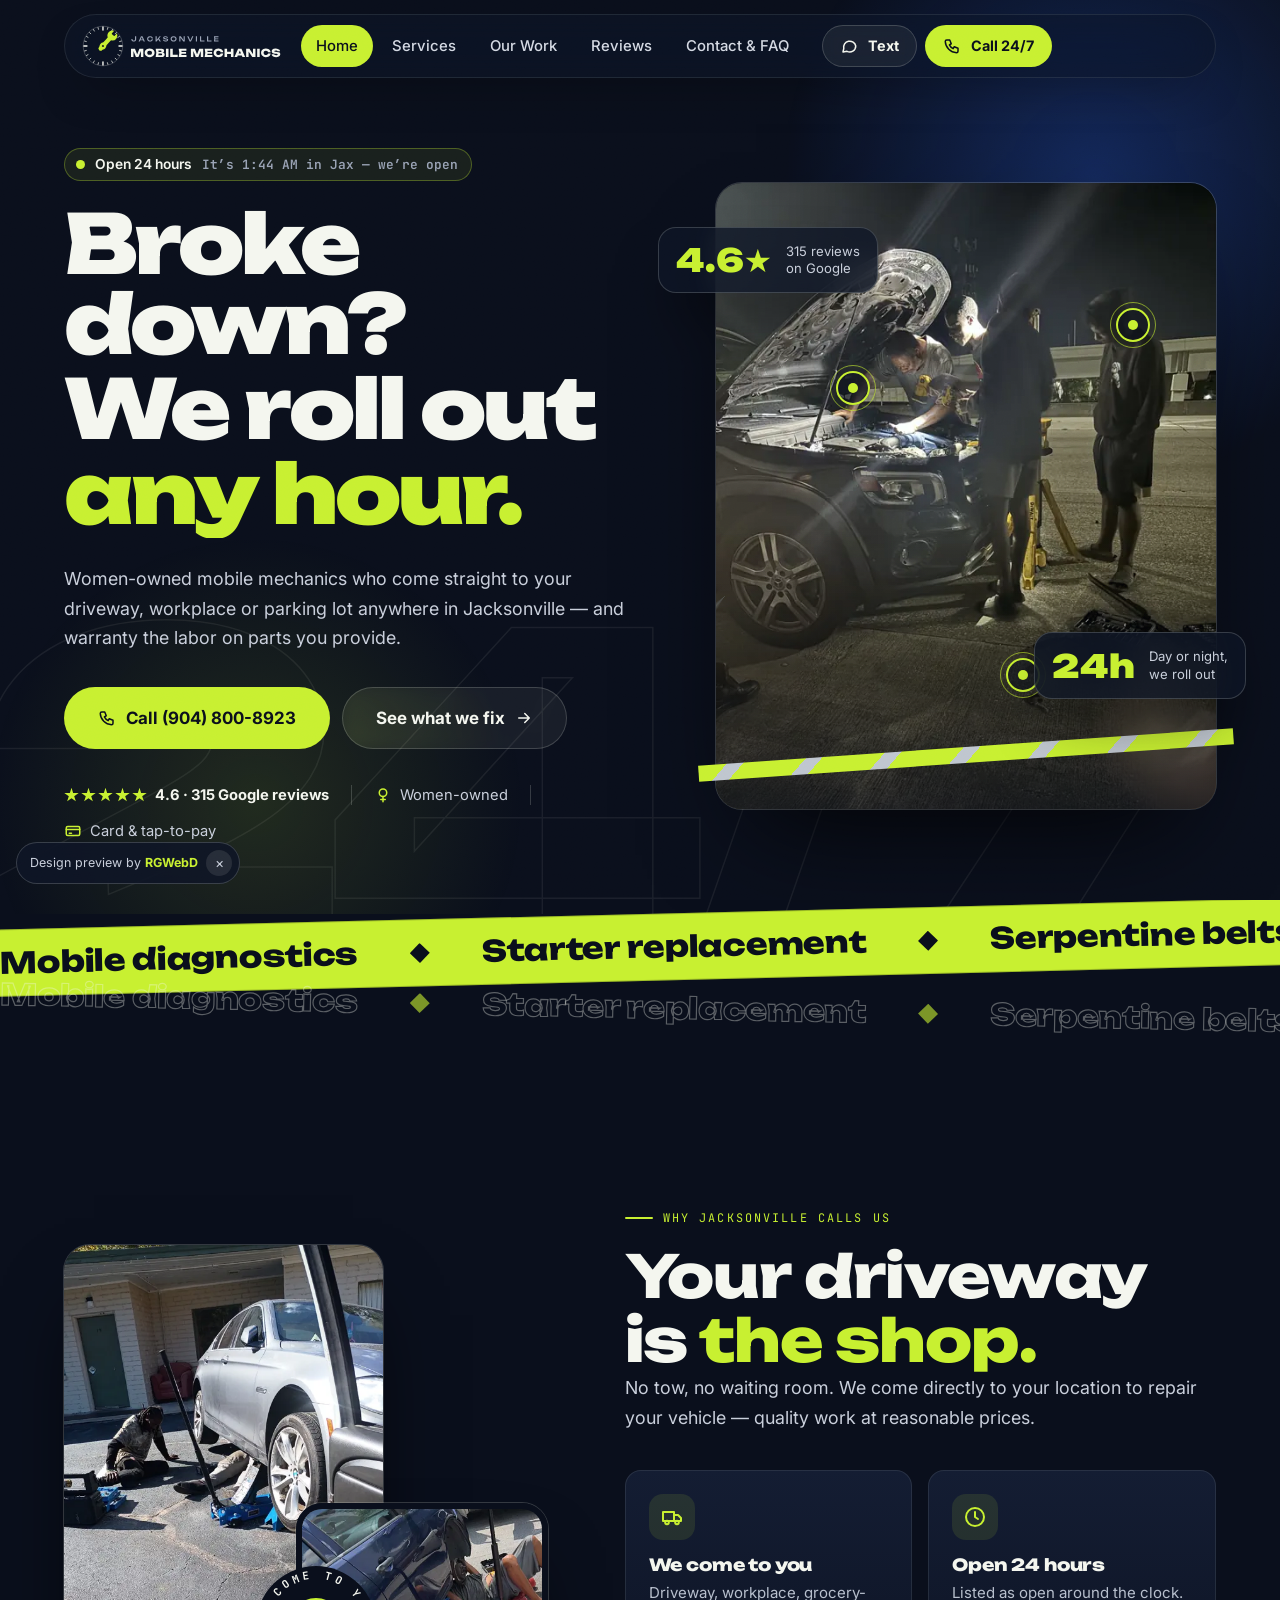
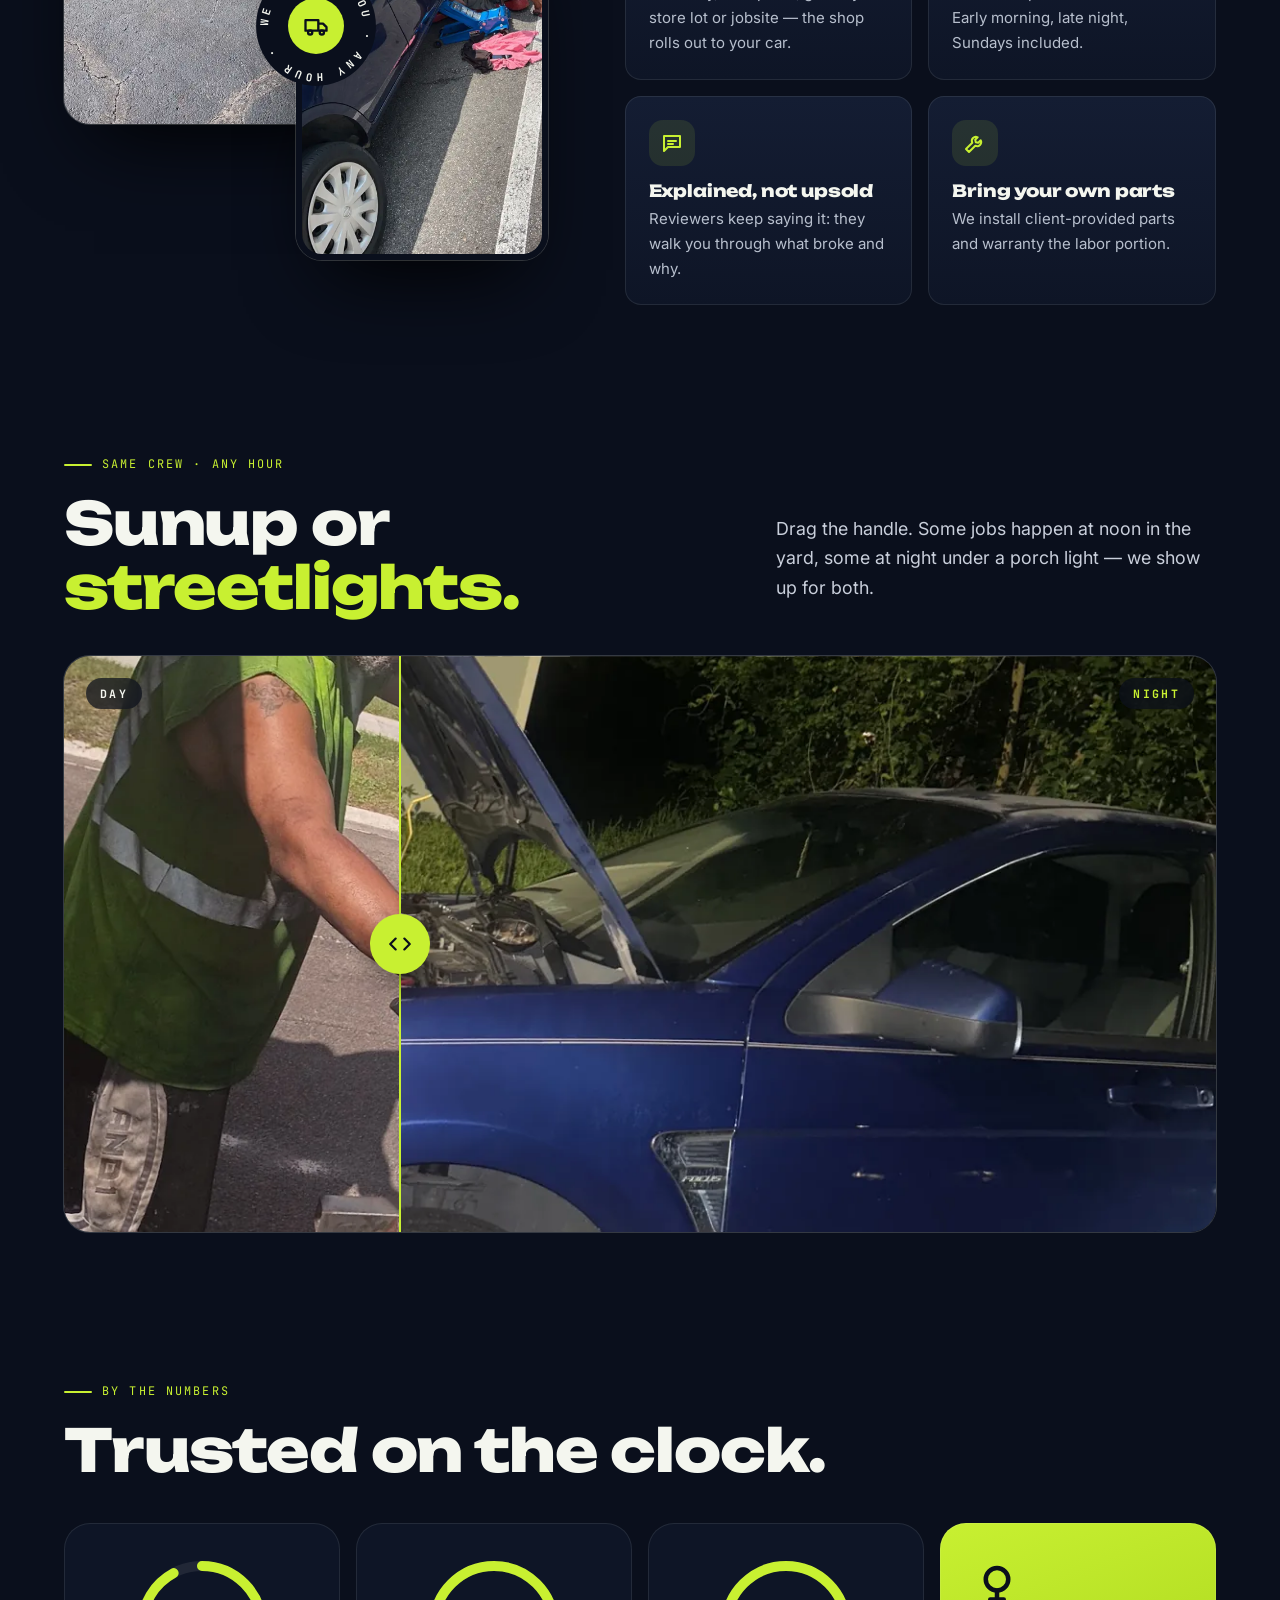
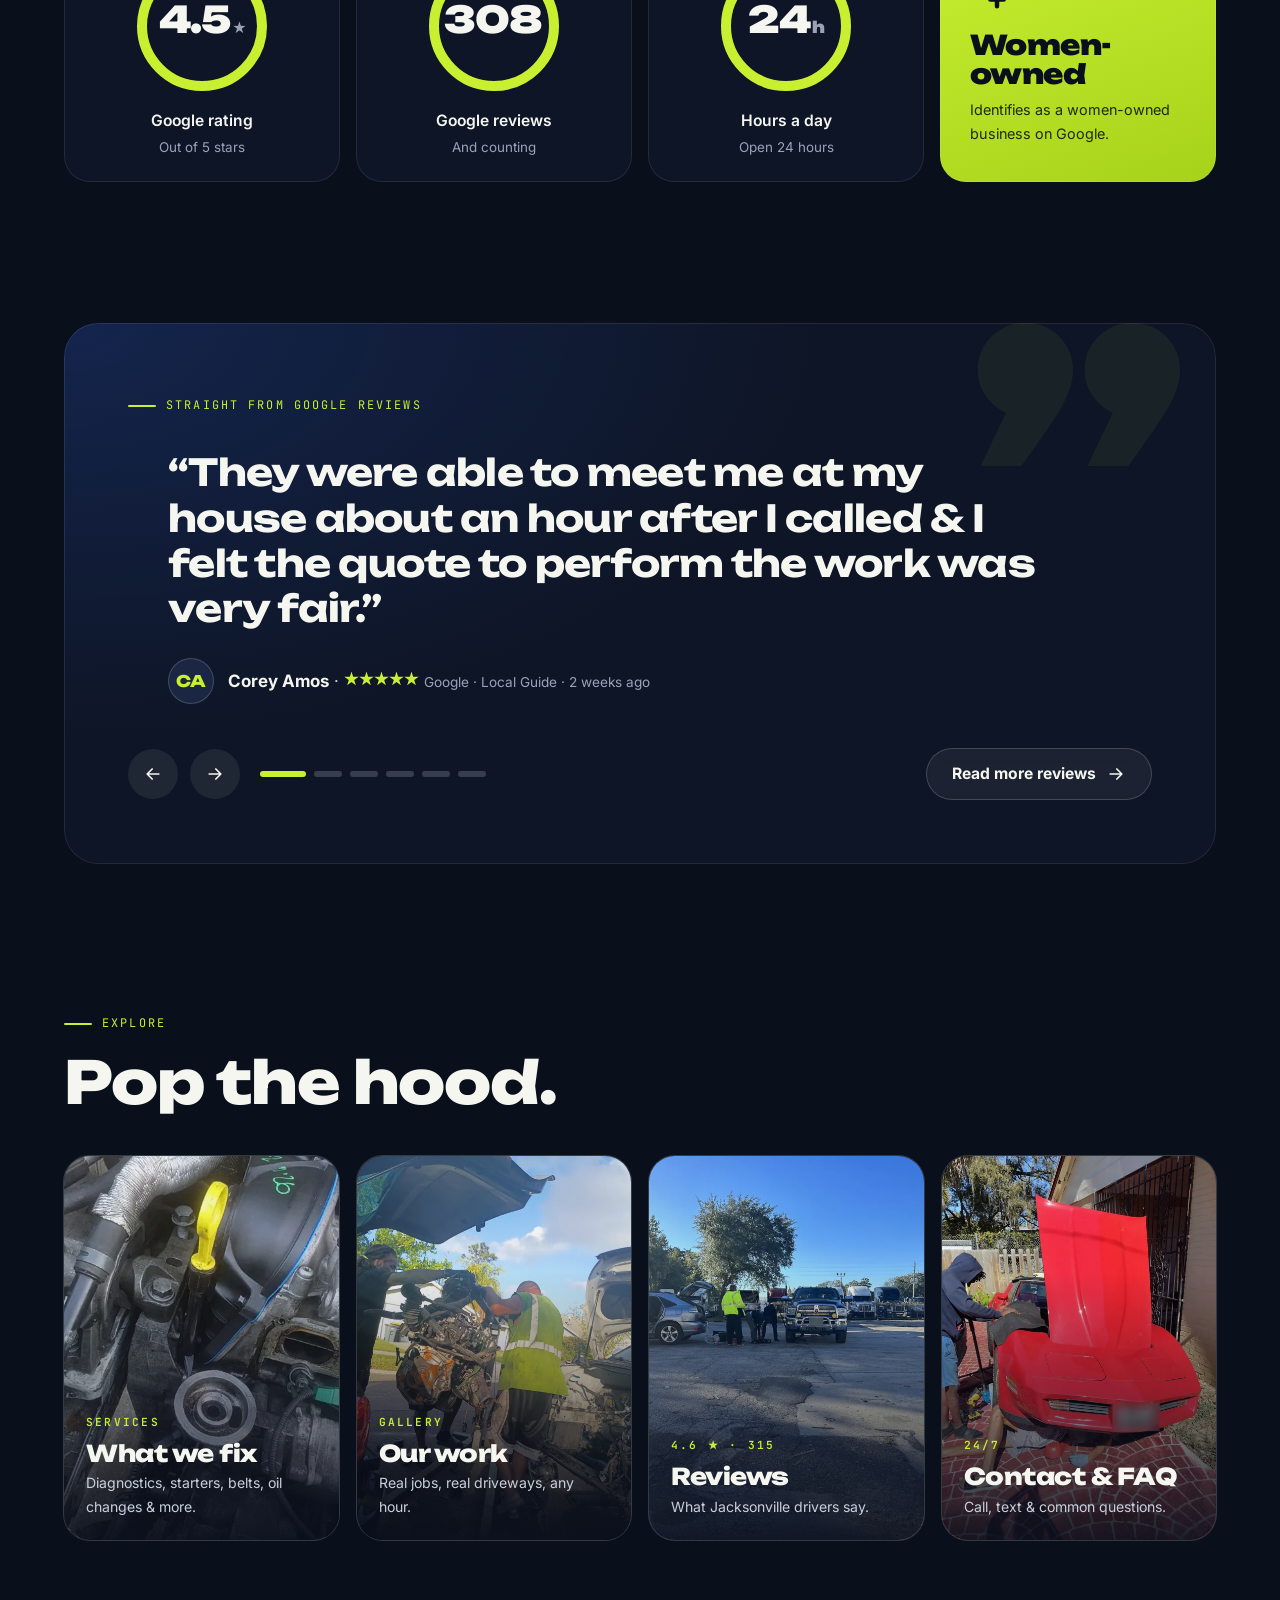
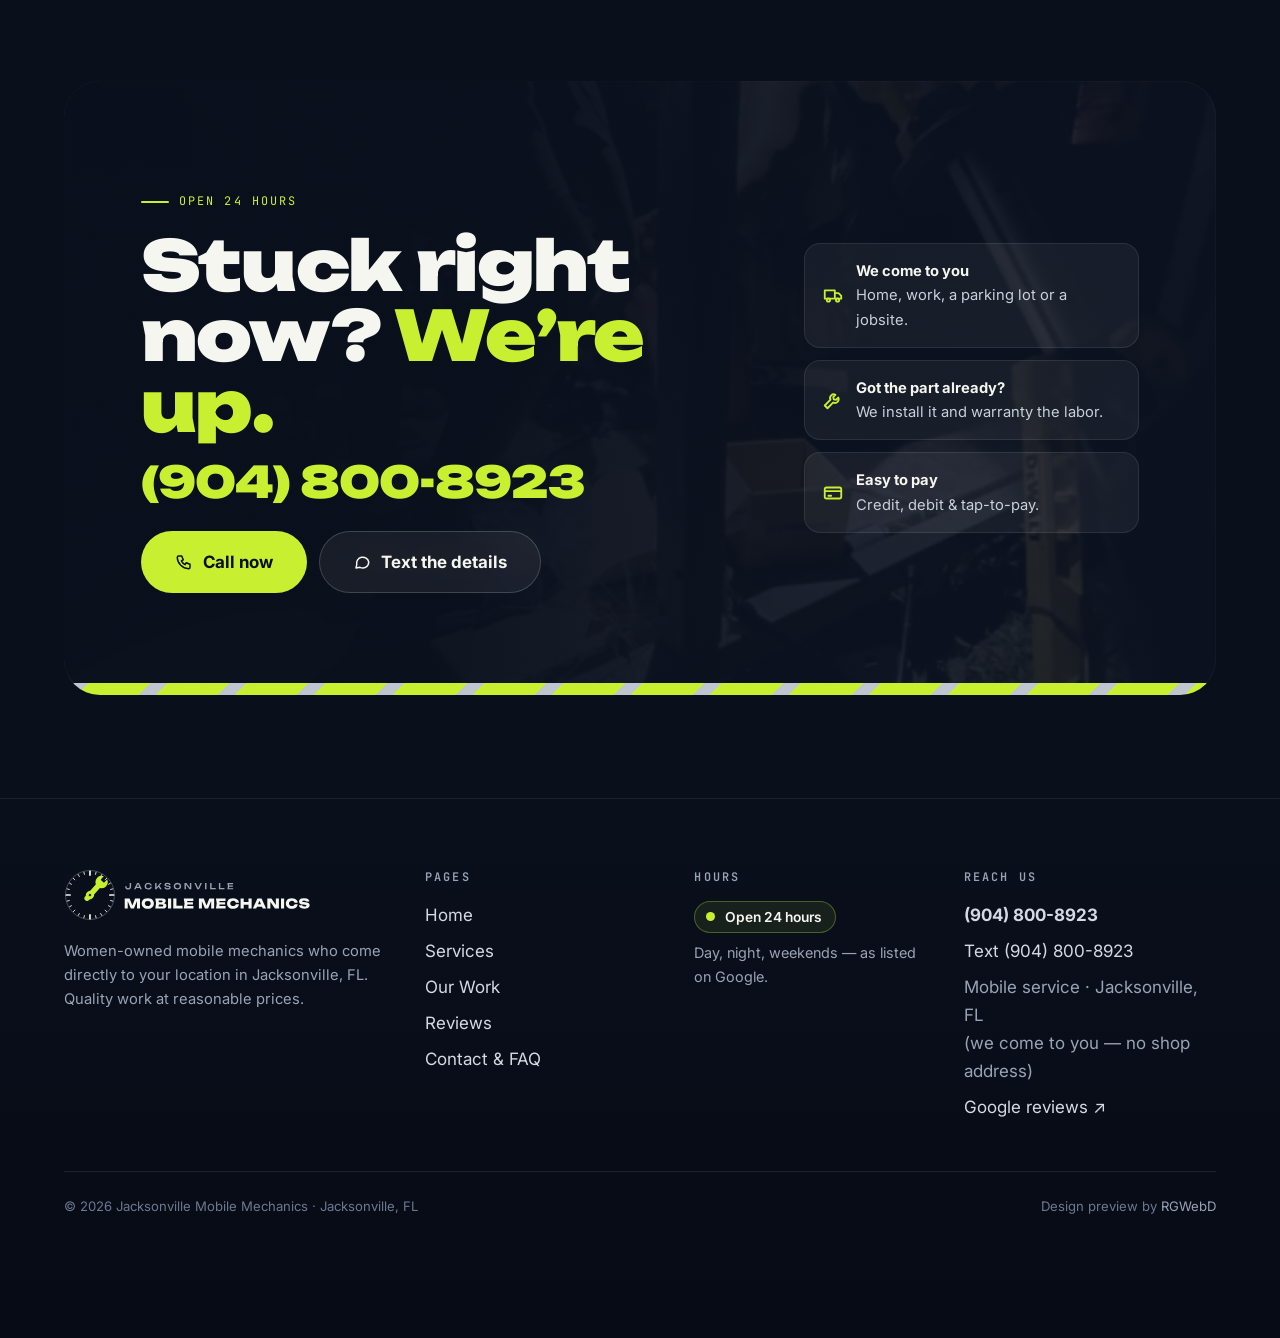
==== index.html @ 198c76f0 "Full site build: 5 pages + 404, schema, llms.txt" ====
<!doctype html><html lang="en"><head><meta charset="utf-8">
<meta name="viewport" content="width=device-width,initial-scale=1,viewport-fit=cover">
<title>Jacksonville Mobile Mechanics | 24-Hour Mobile Mechanic in Jacksonville, FL</title><meta name="description" content="Women-owned mobile mechanics who come to you anywhere in Jacksonville, FL. Open 24 hours. Rated 4.6★ from 315 Google reviews. Call (904) 800-8923.">
<link rel="canonical" href="https://rgwebd.github.io/jacksonvillemobilemechanics-demo/"><meta name="theme-color" content="#0A0F1C">
<meta property="og:type" content="website"><meta property="og:site_name" content="Jacksonville Mobile Mechanics"><meta property="og:title" content="Jacksonville Mobile Mechanics | 24-Hour Mobile Mechanic in Jacksonville, FL"><meta property="og:description" content="Women-owned mobile mechanics who come to you anywhere in Jacksonville, FL. Open 24 hours. Rated 4.6★ from 315 Google reviews. Call (904) 800-8923."><meta property="og:url" content="https://rgwebd.github.io/jacksonvillemobilemechanics-demo/"><meta property="og:image" content="https://rgwebd.github.io/jacksonvillemobilemechanics-demo/img/og.jpg"><meta property="og:image:width" content="1200"><meta property="og:image:height" content="630">
<meta name="twitter:card" content="summary_large_image"><meta name="twitter:title" content="Jacksonville Mobile Mechanics | 24-Hour Mobile Mechanic in Jacksonville, FL"><meta name="twitter:description" content="Women-owned mobile mechanics who come to you anywhere in Jacksonville, FL. Open 24 hours. Rated 4.6★ from 315 Google reviews. Call (904) 800-8923."><meta name="twitter:image" content="https://rgwebd.github.io/jacksonvillemobilemechanics-demo/img/og.jpg">
<link rel="icon" href="favicon.svg" type="image/svg+xml"><link rel="icon" href="favicon.ico" sizes="any"><link rel="apple-touch-icon" href="apple-touch-icon.png">
<link rel="preconnect" href="https://fonts.googleapis.com"><link rel="preconnect" href="https://fonts.gstatic.com" crossorigin>
<link href="https://fonts.googleapis.com/css2?family=Inter:wght@400;500;600;700&family=JetBrains+Mono:wght@500;600;700&family=Unbounded:wght@500;700;800;900&display=swap" rel="stylesheet">
<link rel="stylesheet" href="styles.css?v=1"><script type="application/ld+json">{"@context": "https://schema.org", "@type": "AutoRepair", "@id": "https://rgwebd.github.io/jacksonvillemobilemechanics-demo/#business", "name": "Jacksonville Mobile Mechanics", "alternateName": ["JACKSONVILLE MOBILE MECHANICS LC", "Jacksonville Mobile Mechanics LLC"], "description": "Women-owned mobile mechanics in Jacksonville, FL who come directly to your location. Open 24 hours. Labor warranty on installation of client-provided auto parts.", "url": "https://rgwebd.github.io/jacksonvillemobilemechanics-demo/", "telephone": "+19048008923", "image": "https://rgwebd.github.io/jacksonvillemobilemechanics-demo/img/og.jpg", "logo": "https://rgwebd.github.io/jacksonvillemobilemechanics-demo/brand/logo-stacked-dark.svg", "address": {"@type": "PostalAddress", "addressLocality": "Jacksonville", "addressRegion": "FL", "addressCountry": "US"}, "areaServed": {"@type": "City", "name": "Jacksonville, Florida"}, "openingHoursSpecification": [{"@type": "OpeningHoursSpecification", "dayOfWeek": ["Monday", "Tuesday", "Wednesday", "Thursday", "Friday", "Saturday", "Sunday"], "opens": "00:00", "closes": "23:59"}], "paymentAccepted": "Credit card, Debit card, NFC mobile payments", "hasMap": "https://www.google.com/maps/place/JACKSONVILLE+MOBILE+MECHANICS+LC/data=!4m2!3m1!1s0x0:0x423d5202d75ca5d5", "sameAs": ["https://www.google.com/maps/place/JACKSONVILLE+MOBILE+MECHANICS+LC/data=!4m2!3m1!1s0x0:0x423d5202d75ca5d5"], "aggregateRating": {"@type": "AggregateRating", "ratingValue": "4.6", "reviewCount": "315", "bestRating": "5"}, "makesOffer": [{"@type": "Offer", "itemOffered": {"@type": "Service", "name": "Oil change"}}, {"@type": "Offer", "itemOffered": {"@type": "Service", "name": "Mobile mechanic repairs at your location"}}], "review": [{"@type": "Review", "author": {"@type": "Person", "name": "Corey Amos"}, "reviewRating": {"@type": "Rating", "ratingValue": "5", "bestRating": "5"}, "reviewBody": "Would 100% recommend to anybody who needs mechanic work in the Duval area. I called for help doing quite a bit of work on my 2000 Lincoln towncar when I was attempting a rather large project myself & ran into an issue. They were able to meet me at my house about an hour after I called & I felt the quote to perform the work was very fair. He sent me several pictures throughout the process. After performing the work he stayed & let me drive the car around a bit to ensure I was satisfied with the results & there were no issues left unattended. I will definitely be calling for future work. It's hard to find trustworthy people & there are a ton of “mechanics” out there who do not care about the quality of the craft, or have little mechanical knowledge. That is not the case here, don't hesitate to call!"}, {"@type": "Review", "author": {"@type": "Person", "name": "Tiffany R"}, "reviewRating": {"@type": "Rating", "ratingValue": "5", "bestRating": "5"}, "reviewBody": "I can't recommend Jacksonville Mobile Mechanics LLC enough! They helped me remove my drive shaft, and the entire experience exceeded my expectations from start to finish. Jaime and the crew were incredibly helpful, friendly, respectful, honest, efficient, and very affordable. They took the time to explain everything thoroughly, making sure I understood exactly what they were doing and why. I really appreciated how informative they were—they even pointed out other components that would likely need attention in the future and gave me honest, practical advice without trying to upsell me. Their pricing was more than fair, especially considering the quality of service and the amount of time they spent answering my questions and making sure I understood everything. It's rare to find mechanics who are this skilled, transparent, and affordable. It's hard to find a mechanic you can truly trust, but Jacksonville Mobile Mechanics LLC has definitely earned my confidence. Professional, reliable, knowledgeable, and genuinely committed to helping their customers. Jaime and the crew made what could have been a stressful repair a smooth and positive experience. They will absolutely be my designated mechanics from now on. If you're looking for honest, dependable, and very affordable mobile mechanics who truly go above and beyond, I highly recommend Jacksonville Mobile Mechanics LLC!"}, {"@type": "Review", "author": {"@type": "Person", "name": "James Mullis"}, "reviewRating": {"@type": "Rating", "ratingValue": "5", "bestRating": "5"}, "reviewBody": "Man let me tell you this company not only rushed to get to me at a grocery store parking lot because it died there, but they fixed it right there in the parking lot and got me back on the road! Super nice, very fast, and efficient. They even offered to pick up the part for me! I can’t say enough good things about this company, but I will tell you that if you are in a pinch and need a top notch mechanic, you won’t find better than these guys!"}, {"@type": "Review", "author": {"@type": "Person", "name": "Hotdogs fly"}, "reviewRating": {"@type": "Rating", "ratingValue": "5", "bestRating": "5"}, "reviewBody": "I had a loose fuel rail in the engine bay that was very difficult to access. I called them, and they arrived in 35 minutes, took a look, and got to work. When they were done , they made sure everything was connected properly. Overall, I am very pleased with the results, and I would call them again in a heartbeat."}, {"@type": "Review", "author": {"@type": "Person", "name": "dj morgan"}, "reviewRating": {"@type": "Rating", "ratingValue": "5", "bestRating": "5"}, "reviewBody": "Struggled with problems on my truck for a 2 days and 1 night, couldn't figure out what was wrong. I had one mechanic come and he couldn't figure out what was wrong, but these guys came and it took them 30 seconds to diagnose and fix my issue 10/10 they will be getting called again if I run into more issues."}, {"@type": "Review", "author": {"@type": "Person", "name": "Monica Campbell"}, "reviewRating": {"@type": "Rating", "ratingValue": "5", "bestRating": "5"}, "reviewBody": "I discovered early this morning that my undercarriage splash guard was detached and had damage. I found Jacksonville Mobile Mechanics on Google and called them about it. I spoke with Shaun and Jamie over the phone and was assured they could fix my issue. I AM SO GRATEFUL! Their staff was very friendly and educated me on what happened, how it affected my vehicle, and what was done to repair it. Today’s Sunday. They had me in and out in 20 minutes. I found my mechanic. ❤️"}, {"@type": "Review", "author": {"@type": "Person", "name": "Pile Up"}, "reviewRating": {"@type": "Rating", "ratingValue": "5", "bestRating": "5"}, "reviewBody": "Today was my first time using this service and I am very pleased with the work performed on my car. They arrived on time and worked efficiently. They helped me get the right part for my car and useful tips to help in the future. He went above and beyond for me. I’m new to Jacksonville so their assistance meant a lot to me. Again I thank you"}, {"@type": "Review", "author": {"@type": "Person", "name": "Staci Hedge"}, "reviewRating": {"@type": "Rating", "ratingValue": "5", "bestRating": "5"}, "reviewBody": "We had two of our technicians broken down on a jobsite, called Jacksonville Mobile Mechanics, and they responded promptly, and pricing was very fair. Will definitely use them in the future! Thank you so much for great service!! - Geno"}, {"@type": "Review", "author": {"@type": "Person", "name": "Jamyrah Fleureus"}, "reviewRating": {"@type": "Rating", "ratingValue": "5", "bestRating": "5"}, "reviewBody": "Best mechanics i’ve ever had, a lot of communication and very eager To get the job done right and on time. Highly recommend and plan to continue to use them for anything car related. Awesome service!"}, {"@type": "Review", "author": {"@type": "Person", "name": "Keke Powell"}, "reviewRating": {"@type": "Rating", "ratingValue": "5", "bestRating": "5"}, "reviewBody": "Great Service! Fast and reliable. They showed quick and did great quality work. Also educated me on my car. Will be using again!"}, {"@type": "Review", "author": {"@type": "Person", "name": "Betty Turner"}, "reviewRating": {"@type": "Rating", "ratingValue": "5", "bestRating": "5"}, "reviewBody": "This couple is dependable, fast and very reasonable! You can depend on them to do what they promise and more! Very pleasant people."}]}</script><script type="application/ld+json">{"@context": "https://schema.org", "@type": "BreadcrumbList", "itemListElement": [{"@type": "ListItem", "position": 1, "name": "Home", "item": "https://rgwebd.github.io/jacksonvillemobilemechanics-demo/"}]}</script></head><body><div class="loader" aria-hidden="true"><div class="dial"><svg viewBox="0 0 100 100"><line class="tk" x1="50.00" y1="12.00" x2="50.00" y2="4.00" stroke-width="3" stroke-linecap="round"/><line class="tk" x1="59.84" y1="13.29" x2="61.91" y2="5.57" stroke-width="1.8" stroke-linecap="round"/><line class="tk" x1="69.00" y1="17.09" x2="73.00" y2="10.16" stroke-width="1.8" stroke-linecap="round"/><line class="tk" x1="76.87" y1="23.13" x2="82.53" y2="17.47" stroke-width="1.8" stroke-linecap="round"/><line class="tk" x1="82.91" y1="31.00" x2="89.84" y2="27.00" stroke-width="1.8" stroke-linecap="round"/><line class="tk" x1="86.71" y1="40.16" x2="94.43" y2="38.09" stroke-width="1.8" stroke-linecap="round"/><line class="tk" x1="88.00" y1="50.00" x2="96.00" y2="50.00" stroke-width="3" stroke-linecap="round"/><line class="tk" x1="86.71" y1="59.84" x2="94.43" y2="61.91" stroke-width="1.8" stroke-linecap="round"/><line class="tk" x1="82.91" y1="69.00" x2="89.84" y2="73.00" stroke-width="1.8" stroke-linecap="round"/><line class="tk" x1="76.87" y1="76.87" x2="82.53" y2="82.53" stroke-width="1.8" stroke-linecap="round"/><line class="tk" x1="69.00" y1="82.91" x2="73.00" y2="89.84" stroke-width="1.8" stroke-linecap="round"/><line class="tk" x1="59.84" y1="86.71" x2="61.91" y2="94.43" stroke-width="1.8" stroke-linecap="round"/><line class="tk" x1="50.00" y1="88.00" x2="50.00" y2="96.00" stroke-width="3" stroke-linecap="round"/><line class="tk" x1="40.16" y1="86.71" x2="38.09" y2="94.43" stroke-width="1.8" stroke-linecap="round"/><line class="tk" x1="31.00" y1="82.91" x2="27.00" y2="89.84" stroke-width="1.8" stroke-linecap="round"/><line class="tk" x1="23.13" y1="76.87" x2="17.47" y2="82.53" stroke-width="1.8" stroke-linecap="round"/><line class="tk" x1="17.09" y1="69.00" x2="10.16" y2="73.00" stroke-width="1.8" stroke-linecap="round"/><line class="tk" x1="13.29" y1="59.84" x2="5.57" y2="61.91" stroke-width="1.8" stroke-linecap="round"/><line class="tk" x1="12.00" y1="50.00" x2="4.00" y2="50.00" stroke-width="3" stroke-linecap="round"/><line class="tk" x1="13.29" y1="40.16" x2="5.57" y2="38.09" stroke-width="1.8" stroke-linecap="round"/><line class="tk" x1="17.09" y1="31.00" x2="10.16" y2="27.00" stroke-width="1.8" stroke-linecap="round"/><line class="tk" x1="23.13" y1="23.13" x2="17.47" y2="17.47" stroke-width="1.8" stroke-linecap="round"/><line class="tk" x1="31.00" y1="17.09" x2="27.00" y2="10.16" stroke-width="1.8" stroke-linecap="round"/><line class="tk" x1="40.16" y1="13.29" x2="38.09" y2="5.57" stroke-width="1.8" stroke-linecap="round"/><g class="hand"><mask id="lm"><rect x="0" y="0" width="100" height="100" fill="#fff"/><rect x="47.7" y="10" width="4.6" height="8" rx="1" fill="#000"/></mask><g mask="url(#lm)" fill="#C8F031"><circle cx="50" cy="20" r="6.5"/><rect x="47.3" y="22" width="5.4" height="28" rx="2.7"/></g><circle cx="50" cy="50" r="4.5" fill="#C8F031"/></g></svg><div class="lt"><span data-hr>00:00</span><small>ANY HOUR · JACKSONVILLE</small></div></div></div><a class="skip" href="#main">Skip to content</a><div class="progress" aria-hidden="true"></div><div class="grain" aria-hidden="true"></div>
<header class="nav"><div class="wrap bar"><a class="brand" href="index.html" aria-label="Jacksonville Mobile Mechanics home"><img src="brand/logo-horizontal-dark.svg" alt="Jacksonville Mobile Mechanics" width="372" height="92"></a>
<nav aria-label="Main"><ul><li><a href="index.html" aria-current=page>Home</a></li><li><a href="services.html">Services</a></li><li><a href="work.html">Our Work</a></li><li><a href="reviews.html">Reviews</a></li><li><a href="contact.html">Contact & FAQ</a></li></ul></nav>
<div class="acts"><a class="btn ghost sm" href="sms:+19048008923"><svg class="" viewBox="0 0 24 24" fill="none" stroke="currentColor" stroke-width="2" stroke-linecap="round" stroke-linejoin="round" aria-hidden="true"><path d="M21 12a8 8 0 0 1-11.6 7.1L4 20l1-4.6A8 8 0 1 1 21 12z"/></svg>Text</a><a class="btn sm mag" href="tel:+19048008923"><svg class="" viewBox="0 0 24 24" fill="none" stroke="currentColor" stroke-width="2" stroke-linecap="round" stroke-linejoin="round" aria-hidden="true"><path d="M5 4h4l2 5-2.5 1.5a11 11 0 0 0 5 5L15 13l5 2v4a2 2 0 0 1-2 2A16 16 0 0 1 3 6a2 2 0 0 1 2-2"/></svg>Call 24/7</a></div>
<button class="menu-btn" aria-label="Open menu" aria-expanded="false" aria-controls="mmenu"><span></span><span></span><span></span></button></div></header>
<div class="mmenu" id="mmenu" aria-hidden="true"><nav aria-label="Mobile"><a class="l" href="index.html" aria-current=page>Home</a><a class="l" href="services.html">Services</a><a class="l" href="work.html">Our Work</a><a class="l" href="reviews.html">Reviews</a><a class="l" href="contact.html">Contact & FAQ</a></nav>
<div class="mm-acts"><a class="btn" href="tel:+19048008923"><svg class="" viewBox="0 0 24 24" fill="none" stroke="currentColor" stroke-width="2" stroke-linecap="round" stroke-linejoin="round" aria-hidden="true"><path d="M5 4h4l2 5-2.5 1.5a11 11 0 0 0 5 5L15 13l5 2v4a2 2 0 0 1-2 2A16 16 0 0 1 3 6a2 2 0 0 1 2-2"/></svg>(904) 800-8923</a><a class="btn ghost" href="sms:+19048008923"><svg class="" viewBox="0 0 24 24" fill="none" stroke="currentColor" stroke-width="2" stroke-linecap="round" stroke-linejoin="round" aria-hidden="true"><path d="M21 12a8 8 0 0 1-11.6 7.1L4 20l1-4.6A8 8 0 1 1 21 12z"/></svg>Text us</a></div>
<p class="mm-meta"><span class="live"><span class="dot"></span>Open 24 hours</span><br><br>Mobile service across Jacksonville, FL — we come to you.</p></div><main id="main">
<section class="hero"><div class="bigtype" aria-hidden="true" data-px=".18">24/7</div><div class="wrap hero-grid">
<div><span class="live rv"><span class="dot"></span>Open 24 hours <span class="clock" data-clock></span></span>
<h1 class="split"><span class="ln"><span>Broke down?</span></span><span class="ln"><span>We roll out</span></span><span class="ln"><span><em>any hour.</em></span></span></h1>
<p class="lede rv d1">Women-owned mobile mechanics who come straight to your driveway, workplace or parking lot anywhere in Jacksonville — and warranty the labor on parts you provide.</p>
<div class="ctas rv d2"><a class="btn lg mag" href="tel:+19048008923"><svg class="" viewBox="0 0 24 24" fill="none" stroke="currentColor" stroke-width="2" stroke-linecap="round" stroke-linejoin="round" aria-hidden="true"><path d="M5 4h4l2 5-2.5 1.5a11 11 0 0 0 5 5L15 13l5 2v4a2 2 0 0 1-2 2A16 16 0 0 1 3 6a2 2 0 0 1 2-2"/></svg>Call (904) 800-8923</a><a class="btn lg ghost" href="services.html">See what we fix <svg class="" viewBox="0 0 24 24" fill="none" stroke="currentColor" stroke-width="2" stroke-linecap="round" stroke-linejoin="round" aria-hidden="true"><path d="M5 12h14M13 6l6 6-6 6"/></svg></a></div>
<div class="trust rv d3"><a class="stars" href="reviews.html" style="text-decoration:none"><span aria-hidden="true" style="display:inline-flex;gap:2px"><i></i><i></i><i></i><i></i><i></i></span>4.6 · 315 Google reviews</a><span class="sep"></span><span class="pill-wo"><svg class="" viewBox="0 0 24 24" fill="none" stroke="currentColor" stroke-width="2" stroke-linecap="round" stroke-linejoin="round" aria-hidden="true"><circle cx="12" cy="9" r="5"/><path d="M12 14v7M9 18h6"/></svg>Women-owned</span><span class="sep"></span><span class="pill-wo"><svg class="" viewBox="0 0 24 24" fill="none" stroke="currentColor" stroke-width="2" stroke-linecap="round" stroke-linejoin="round" aria-hidden="true"><rect x="3" y="6" width="18" height="12" rx="2"/><path d="M3 10h18M7 15h3"/></svg>Card &amp; tap-to-pay</span></div></div>
<div class="hero-photo rv d1"><div class="frame"><img src="img/g11.webp" srcset="img/g11-s.webp 570w, img/g11.webp 1200w" sizes="(max-width:860px) 100vw, 520px" width="1200" height="1600" alt="Mechanics working under the open hood of an SUV at night beside a Jacksonville highway" fetchpriority="high"><div class="beam"></div><div class="shade"></div></div>
<button class="hot" style="left:24%;top:30%" aria-expanded="false" aria-label="Under-hood diagnosis"><span class="tip" role="tooltip"><b>Under the hood</b>Diagnosing right where the car stopped.</span></button>
<button class="hot" style="left:58%;top:76%" aria-expanded="false" aria-label="Tools on site"><span class="tip" role="tooltip"><b>Shop on wheels</b>Jacks, stands and tools come to you.</span></button>
<button class="hot" style="left:80%;top:20%" aria-expanded="false" aria-label="Night call-out"><span class="tip" role="tooltip"><b>After dark</b>Open 24 hours — night calls welcome.</span></button>
<div class="float-card" aria-hidden="true"><span class="n">4.6★</span><span class="t">315 reviews<br>on Google</span></div>
<div class="float-card b" aria-hidden="true"><span class="n">24h</span><span class="t">Day or night,<br>we roll out</span></div>
<div class="tape" aria-hidden="true"></div></div></div></section>
<div class="marq-wrap"><div class="marq" aria-label="Services"><div class="track"><ul><li>Mobile diagnostics</li><li>Starter replacement</li><li>Serpentine belts</li><li>Oil changes</li><li>No-start help</li><li>Engine-bay repairs</li><li>Parking-lot fixes</li><li>Jobsite breakdowns</li><li>Your parts, our labor</li></ul><ul aria-hidden="true"><li>Mobile diagnostics</li><li>Starter replacement</li><li>Serpentine belts</li><li>Oil changes</li><li>No-start help</li><li>Engine-bay repairs</li><li>Parking-lot fixes</li><li>Jobsite breakdowns</li><li>Your parts, our labor</li></ul></div></div>
<div class="marq out" aria-hidden="true"><div class="track"><ul><li>Mobile diagnostics</li><li>Starter replacement</li><li>Serpentine belts</li><li>Oil changes</li><li>No-start help</li><li>Engine-bay repairs</li><li>Parking-lot fixes</li><li>Jobsite breakdowns</li><li>Your parts, our labor</li></ul><ul><li>Mobile diagnostics</li><li>Starter replacement</li><li>Serpentine belts</li><li>Oil changes</li><li>No-start help</li><li>Engine-bay repairs</li><li>Parking-lot fixes</li><li>Jobsite breakdowns</li><li>Your parts, our labor</li></ul></div></div></div>

<section class="sec" aria-labelledby="why-h"><div class="wrap why-grid">
<div class="collage rv"><div class="p1 phtilt" data-px="-.03"><img src="img/g06-s.webp" width="570" height="760" alt="Two mechanics working under a raised sedan in a parking lot" loading="lazy" decoding="async"></div><div class="p2"><img src="img/g15-s.webp" width="427" height="760" alt="Mechanic repairing a blue car in a parking space" loading="lazy" decoding="async"></div>
<div class="stamp" aria-hidden="true"><svg viewBox="0 0 120 120"><defs><path id="cp" d="M60,60 m-46,0 a46,46 0 1,1 92,0 a46,46 0 1,1 -92,0"/></defs><circle cx="60" cy="60" r="58" fill="#0A0F1C"/><text font-family="JetBrains Mono,monospace" font-size="10.5" font-weight="700" letter-spacing="3.2" fill="#F4F6EF"><textPath href="#cp">WE COME TO YOU · ANY HOUR · </textPath></text></svg><span class="core"><svg class="" viewBox="0 0 24 24" fill="none" stroke="currentColor" stroke-width="2" stroke-linecap="round" stroke-linejoin="round" aria-hidden="true"><path d="M3 7h11v9H3zM14 10h4l3 3v3h-7"/><circle cx="7" cy="17.5" r="1.8"/><circle cx="17" cy="17.5" r="1.8"/></svg></span></div></div>
<div><span class="eyebrow rv">Why Jacksonville calls us</span><h2 class="h2 split" id="why-h"><span class="ln"><span>Your driveway</span></span><span class="ln"><span>is <span class="lime">the shop.</span></span></span></h2>
<p class="lede rv d1">No tow, no waiting room. We come directly to your location to repair your vehicle — quality work at reasonable prices.</p>
<div class="cards4"><div class="fcard rv d0"><div class="ic"><svg class="" viewBox="0 0 24 24" fill="none" stroke="currentColor" stroke-width="2" stroke-linecap="round" stroke-linejoin="round" aria-hidden="true"><path d="M3 7h11v9H3zM14 10h4l3 3v3h-7"/><circle cx="7" cy="17.5" r="1.8"/><circle cx="17" cy="17.5" r="1.8"/></svg></div><h3>We come to you</h3><p>Driveway, workplace, grocery-store lot or jobsite — the shop rolls out to your car.</p></div><div class="fcard rv d1"><div class="ic"><svg class="" viewBox="0 0 24 24" fill="none" stroke="currentColor" stroke-width="2" stroke-linecap="round" stroke-linejoin="round" aria-hidden="true"><circle cx="12" cy="12" r="9"/><path d="M12 7v5l3 2"/></svg></div><h3>Open 24 hours</h3><p>Listed as open around the clock. Early morning, late night, Sundays included.</p></div><div class="fcard rv d2"><div class="ic"><svg class="" viewBox="0 0 24 24" fill="none" stroke="currentColor" stroke-width="2" stroke-linecap="round" stroke-linejoin="round" aria-hidden="true"><path d="M4 5h16v11H8l-4 4z"/><path d="M8 10h8M8 13h5"/></svg></div><h3>Explained, not upsold</h3><p>Reviewers keep saying it: they walk you through what broke and why.</p></div><div class="fcard rv d0"><div class="ic"><svg class="" viewBox="0 0 24 24" fill="none" stroke="currentColor" stroke-width="2" stroke-linecap="round" stroke-linejoin="round" aria-hidden="true"><path d="M14.7 6.3a4 4 0 0 0-5.4 5.4L3 18l3 3 6.3-6.3a4 4 0 0 0 5.4-5.4l-2.5 2.5-2.4-.6-.6-2.4z"/></svg></div><h3>Bring your own parts</h3><p>We install client-provided parts and warranty the labor portion.</p></div></div></div></div></section>

<section class="sec" style="padding-top:0" aria-labelledby="dn-h"><div class="wrap">
<div class="dn-head"><div><span class="eyebrow rv">Same crew · any hour</span><h2 class="h2 split" id="dn-h"><span class="ln"><span>Sunup or</span></span><span class="ln"><span><span class="lime">streetlights.</span></span></span></h2></div><p class="lede rv d1" style="max-width:40ch">Drag the handle. Some jobs happen at noon in the yard, some at night under a porch light — we show up for both.</p></div>
<div class="dn rv"><img src="img/g01.webp" width="1200" height="1600" alt="Daytime: mechanic in a hi-vis vest working on an engine curbside" loading="lazy" style="object-position:50% 62%"><img class="night" src="img/g07.webp" width="1200" height="1600" alt="Night: mechanic under the hood of a blue car in a driveway" loading="lazy" style="object-position:50% 55%"><span class="lab d">Day</span><span class="lab n">Night</span><span class="handle"></span><button class="knob" role="slider" aria-label="Compare day and night photos" aria-valuemin="0" aria-valuemax="100" aria-valuenow="50"><svg class="" viewBox="0 0 24 24" fill="none" stroke="currentColor" stroke-width="2" stroke-linecap="round" stroke-linejoin="round" aria-hidden="true"><path d="M8 7l-5 5 5 5M16 7l5 5-5 5"/></svg></button></div></div></section>

<section class="sec" style="padding-top:0" aria-labelledby="num-h"><div class="wrap"><span class="eyebrow rv">By the numbers</span><h2 class="h2 split" id="num-h" style="margin-bottom:40px"><span class="ln"><span>Trusted on the clock.</span></span></h2><div class="gauges"><div class="gauge rv"><svg viewBox="0 0 150 150" aria-hidden="true"><circle class="trk" cx="75" cy="75" r="60" fill="none" stroke-width="10"/><circle class="val" cx="75" cy="75" r="60" fill="none" stroke-width="10" stroke-dasharray="376.99" stroke-dashoffset="376.99" data-frac="0.9199999999999999"/></svg>
<div class="num"><span data-to="4.6" data-dec="1">4.6</span><small>★</small></div><h3>Google rating</h3><p>Out of 5 stars</p></div><div class="gauge rv"><svg viewBox="0 0 150 150" aria-hidden="true"><circle class="trk" cx="75" cy="75" r="60" fill="none" stroke-width="10"/><circle class="val" cx="75" cy="75" r="60" fill="none" stroke-width="10" stroke-dasharray="376.99" stroke-dashoffset="376.99" data-frac="1"/></svg>
<div class="num"><span data-to="315" data-dec="0">315</span><small></small></div><h3>Google reviews</h3><p>And counting</p></div><div class="gauge rv"><svg viewBox="0 0 150 150" aria-hidden="true"><circle class="trk" cx="75" cy="75" r="60" fill="none" stroke-width="10"/><circle class="val" cx="75" cy="75" r="60" fill="none" stroke-width="10" stroke-dasharray="376.99" stroke-dashoffset="376.99" data-frac="1"/></svg>
<div class="num"><span data-to="24" data-dec="0">24</span><small>h</small></div><h3>Hours a day</h3><p>Open 24 hours</p></div><div class="gauge wo rv"><svg class="" viewBox="0 0 24 24" fill="none" stroke="currentColor" stroke-width="2" stroke-linecap="round" stroke-linejoin="round" aria-hidden="true"><circle cx="12" cy="9" r="5"/><path d="M12 14v7M9 18h6"/></svg><h3>Women-owned</h3><p>Identifies as a women-owned business on Google.</p></div></div></div></section>

<section class="sec" style="padding-top:0" aria-labelledby="rev-h"><div class="wrap"><div class="rev-wrap rv car-root" aria-roledescription="carousel"><span class="q" aria-hidden="true">”</span><span class="eyebrow">Straight from Google reviews</span><h2 id="rev-h" class="sr-only">Customer reviews</h2>
<div class="car" aria-live="polite"><figure class="slide" aria-roledescription="slide" aria-label="1 of 6"><blockquote>“They were able to meet me at my house about an hour after I called &amp; I felt the quote to perform the work was very fair.”</blockquote><figcaption><span class="ava" aria-hidden="true">CA</span><span><b style="color:var(--chalk)">Corey Amos</b> · <span class="stars" aria-label="5 out of 5 stars"><i></i><i></i><i></i><i></i><i></i></span> <span style="color:var(--muted);font-size:.85rem">Google · Local Guide · 2 weeks ago</span></span></figcaption></figure><figure class="slide" aria-roledescription="slide" aria-label="2 of 6"><blockquote>“These guys came and it took them 30 seconds to diagnose and fix my issue. 10/10”</blockquote><figcaption><span class="ava" aria-hidden="true">DM</span><span><b style="color:var(--chalk)">dj morgan</b> · <span class="stars" aria-label="5 out of 5 stars"><i></i><i></i><i></i><i></i><i></i></span> <span style="color:var(--muted);font-size:.85rem">Google · 3 months ago</span></span></figcaption></figure><figure class="slide" aria-roledescription="slide" aria-label="3 of 6"><blockquote>“They fixed it right there in the parking lot and got me back on the road!”</blockquote><figcaption><span class="ava" aria-hidden="true">JM</span><span><b style="color:var(--chalk)">James Mullis</b> · <span class="stars" aria-label="5 out of 5 stars"><i></i><i></i><i></i><i></i><i></i></span> <span style="color:var(--muted);font-size:.85rem">Google · 3 months ago</span></span></figcaption></figure><figure class="slide" aria-roledescription="slide" aria-label="4 of 6"><blockquote>“Today’s Sunday. They had me in and out in 20 minutes. I found my mechanic.”</blockquote><figcaption><span class="ava" aria-hidden="true">MC</span><span><b style="color:var(--chalk)">Monica Campbell</b> · <span class="stars" aria-label="5 out of 5 stars"><i></i><i></i><i></i><i></i><i></i></span> <span style="color:var(--muted);font-size:.85rem">Google · 3 months ago</span></span></figcaption></figure><figure class="slide" aria-roledescription="slide" aria-label="5 of 6"><blockquote>“I called them, and they arrived in 35 minutes, took a look, and got to work.”</blockquote><figcaption><span class="ava" aria-hidden="true">HF</span><span><b style="color:var(--chalk)">Hotdogs fly</b> · <span class="stars" aria-label="5 out of 5 stars"><i></i><i></i><i></i><i></i><i></i></span> <span style="color:var(--muted);font-size:.85rem">Google · 7 months ago</span></span></figcaption></figure><figure class="slide" aria-roledescription="slide" aria-label="6 of 6"><blockquote>“Best mechanics i’ve ever had, a lot of communication and very eager to get the job done right and on time.”</blockquote><figcaption><span class="ava" aria-hidden="true">JF</span><span><b style="color:var(--chalk)">Jamyrah Fleureus</b> · <span class="stars" aria-label="5 out of 5 stars"><i></i><i></i><i></i><i></i><i></i></span> <span style="color:var(--muted);font-size:.85rem">Google · 2 months ago</span></span></figcaption></figure></div>
<div class="car-ctl"><button class="arr pv" aria-label="Previous review"><svg class="" viewBox="0 0 24 24" fill="none" stroke="currentColor" stroke-width="2" stroke-linecap="round" stroke-linejoin="round" aria-hidden="true"><path d="M19 12H5M11 6l-6 6 6 6"/></svg></button><button class="arr nx" aria-label="Next review"><svg class="" viewBox="0 0 24 24" fill="none" stroke="currentColor" stroke-width="2" stroke-linecap="round" stroke-linejoin="round" aria-hidden="true"><path d="M5 12h14M13 6l6 6-6 6"/></svg></button><div class="dots"><button aria-label="Show review 1"></button><button aria-label="Show review 2"></button><button aria-label="Show review 3"></button><button aria-label="Show review 4"></button><button aria-label="Show review 5"></button><button aria-label="Show review 6"></button></div><a class="btn ghost g" href="reviews.html">Read more reviews <svg class="" viewBox="0 0 24 24" fill="none" stroke="currentColor" stroke-width="2" stroke-linecap="round" stroke-linejoin="round" aria-hidden="true"><path d="M5 12h14M13 6l6 6-6 6"/></svg></a></div></div></div></section>

<section class="sec" style="padding-top:0" aria-labelledby="ex-h"><div class="wrap"><span class="eyebrow rv">Explore</span><h2 class="h2 split" id="ex-h" style="margin-bottom:40px"><span class="ln"><span>Pop the hood.</span></span></h2><div class="teasers"><a class="tcard rv d0" href="services.html" data-tilt><img src="img/g03-s.webp" width="427" height="760" alt="Engine bay with oil filler cap and filter housing" loading="lazy" decoding="async"><span class="go"><svg class="" viewBox="0 0 24 24" fill="none" stroke="currentColor" stroke-width="2" stroke-linecap="round" stroke-linejoin="round" aria-hidden="true"><path d="M5 12h14M13 6l6 6-6 6"/></svg></span><span class="tx"><span class="k">Services</span><h3>What we fix</h3><p>Diagnostics, starters, belts, oil changes &amp; more.</p></span></a><a class="tcard rv d1" href="work.html" data-tilt><img src="img/g20-s.webp" width="570" height="760" alt="Mechanic lifting an engine assembly out of a vehicle" loading="lazy" decoding="async"><span class="go"><svg class="" viewBox="0 0 24 24" fill="none" stroke="currentColor" stroke-width="2" stroke-linecap="round" stroke-linejoin="round" aria-hidden="true"><path d="M5 12h14M13 6l6 6-6 6"/></svg></span><span class="tx"><span class="k">Gallery</span><h3>Our work</h3><p>Real jobs, real driveways, any hour.</p></span></a><a class="tcard rv d2" href="reviews.html" data-tilt><img src="img/g16-s.webp" width="570" height="760" alt="Crew working beside a work truck on a jobsite lot" loading="lazy" decoding="async"><span class="go"><svg class="" viewBox="0 0 24 24" fill="none" stroke="currentColor" stroke-width="2" stroke-linecap="round" stroke-linejoin="round" aria-hidden="true"><path d="M5 12h14M13 6l6 6-6 6"/></svg></span><span class="tx"><span class="k">4.6 ★ · 315</span><h3>Reviews</h3><p>What Jacksonville drivers say.</p></span></a><a class="tcard rv d0" href="contact.html" data-tilt><img src="img/g02-s.webp" width="570" height="760" alt="Mechanic working under a red classic Corvette" loading="lazy" decoding="async"><span class="go"><svg class="" viewBox="0 0 24 24" fill="none" stroke="currentColor" stroke-width="2" stroke-linecap="round" stroke-linejoin="round" aria-hidden="true"><path d="M5 12h14M13 6l6 6-6 6"/></svg></span><span class="tx"><span class="k">24/7</span><h3>Contact &amp; FAQ</h3><p>Call, text &amp; common questions.</p></span></a></div></div></section>
<section class="cta-band rv" aria-labelledby="cta-h"><div class="bgimg"><img src="img/g12-s.webp" width="570" height="760" alt="" loading="lazy" decoding="async"></div>
<div class="cta-in"><div><span class="eyebrow">Open 24 hours</span><h2 id="cta-h">Stuck right now? <span class="lime">We’re up.</span></h2>
<a class="cta-phone" href="tel:+19048008923">(904) 800-8923</a><div style="display:flex;gap:12px;flex-wrap:wrap"><a class="btn lg mag" href="tel:+19048008923"><svg class="" viewBox="0 0 24 24" fill="none" stroke="currentColor" stroke-width="2" stroke-linecap="round" stroke-linejoin="round" aria-hidden="true"><path d="M5 4h4l2 5-2.5 1.5a11 11 0 0 0 5 5L15 13l5 2v4a2 2 0 0 1-2 2A16 16 0 0 1 3 6a2 2 0 0 1 2-2"/></svg>Call now</a><a class="btn lg ghost" href="sms:+19048008923"><svg class="" viewBox="0 0 24 24" fill="none" stroke="currentColor" stroke-width="2" stroke-linecap="round" stroke-linejoin="round" aria-hidden="true"><path d="M21 12a8 8 0 0 1-11.6 7.1L4 20l1-4.6A8 8 0 1 1 21 12z"/></svg>Text the details</a></div></div>
<div class="cta-side"><div class="row"><svg class="" viewBox="0 0 24 24" fill="none" stroke="currentColor" stroke-width="2" stroke-linecap="round" stroke-linejoin="round" aria-hidden="true"><path d="M3 7h11v9H3zM14 10h4l3 3v3h-7"/><circle cx="7" cy="17.5" r="1.8"/><circle cx="17" cy="17.5" r="1.8"/></svg><div><b>We come to you</b>Home, work, a parking lot or a jobsite.</div></div><div class="row"><svg class="" viewBox="0 0 24 24" fill="none" stroke="currentColor" stroke-width="2" stroke-linecap="round" stroke-linejoin="round" aria-hidden="true"><path d="M14.7 6.3a4 4 0 0 0-5.4 5.4L3 18l3 3 6.3-6.3a4 4 0 0 0 5.4-5.4l-2.5 2.5-2.4-.6-.6-2.4z"/></svg><div><b>Got the part already?</b>We install it and warranty the labor.</div></div><div class="row"><svg class="" viewBox="0 0 24 24" fill="none" stroke="currentColor" stroke-width="2" stroke-linecap="round" stroke-linejoin="round" aria-hidden="true"><rect x="3" y="6" width="18" height="12" rx="2"/><path d="M3 10h18M7 15h3"/></svg><div><b>Easy to pay</b>Credit, debit &amp; tap-to-pay.</div></div></div></div>
<div class="tape" aria-hidden="true"></div></section>
</main><footer class="foot"><div class="wrap"><div class="foot-grid">
<div class="fbrand"><img src="brand/logo-horizontal-dark.svg" alt="Jacksonville Mobile Mechanics" width="372" height="92" loading="lazy"><p>Women-owned mobile mechanics who come directly to your location in Jacksonville, FL. Quality work at reasonable prices.</p></div>
<div><h4>Pages</h4><ul><li><a href="index.html">Home</a></li><li><a href="services.html">Services</a></li><li><a href="work.html">Our Work</a></li><li><a href="reviews.html">Reviews</a></li><li><a href="contact.html">Contact & FAQ</a></li></ul></div>
<div><h4>Hours</h4><ul><li><span class="live"><span class="dot"></span>Open 24 hours</span></li><li style="color:var(--muted);font-size:.9rem">Day, night, weekends — as listed on Google.</li></ul></div>
<div><h4>Reach us</h4><ul><li><a href="tel:+19048008923"><b>(904) 800-8923</b></a></li><li><a href="sms:+19048008923">Text (904) 800-8923</a></li><li style="color:var(--muted)">Mobile service · Jacksonville, FL<br>(we come to you — no shop address)</li><li><a href="https://www.google.com/maps/place/JACKSONVILLE+MOBILE+MECHANICS+LC/data=!4m2!3m1!1s0x0:0x423d5202d75ca5d5" rel="noopener" target="_blank">Google reviews ↗</a></li></ul></div>
</div><div class="legal"><span>© <span data-year>2026</span> Jacksonville Mobile Mechanics · Jacksonville, FL</span><span>Design preview by <a href="https://github.com/RGWebD" rel="noopener">RGWebD</a></span></div></div></footer>
<div class="mbar"><a class="btn" href="tel:+19048008923"><svg class="" viewBox="0 0 24 24" fill="none" stroke="currentColor" stroke-width="2" stroke-linecap="round" stroke-linejoin="round" aria-hidden="true"><path d="M5 4h4l2 5-2.5 1.5a11 11 0 0 0 5 5L15 13l5 2v4a2 2 0 0 1-2 2A16 16 0 0 1 3 6a2 2 0 0 1 2-2"/></svg>Call now</a><a class="btn ghost" href="sms:+19048008923"><svg class="" viewBox="0 0 24 24" fill="none" stroke="currentColor" stroke-width="2" stroke-linecap="round" stroke-linejoin="round" aria-hidden="true"><path d="M21 12a8 8 0 0 1-11.6 7.1L4 20l1-4.6A8 8 0 1 1 21 12z"/></svg>Text us</a></div>
<div class="demo" role="note"><span>Design preview by <b>RGWebD</b></span><button aria-label="Dismiss preview note">×</button></div>
<script src="script.js?v=1" defer></script></body></html>
---- styles.css ----
/* Jacksonville Mobile Mechanics — design preview by RGWebD. Palette: Midnight Ink / Hi-Vis Lime / Headlight Blue */
:root{
  --ink:#0A0F1C;--ink-2:#0E1526;--ink-3:#141D33;--ink-4:#1B2642;
  --chalk:#F4F6EF;--muted:#9AA3B5;--muted-2:#6D7891;
  --lime:#C8F031;--lime-2:#E2FF7A;--lime-d:#8FB30F;--blue:#7FB7FF;--blue-d:#2D6BFF;
  --line:rgba(244,246,239,.09);--line-2:rgba(244,246,239,.18);
  --f-d:"Unbounded","Arial Black",system-ui,sans-serif;
  --f-b:"Inter",system-ui,-apple-system,"Segoe UI",sans-serif;
  --f-m:"JetBrains Mono",ui-monospace,Menlo,monospace;
  --r:26px;--r-s:16px;--nav:78px;--pad:clamp(20px,5vw,64px);
  --ease:cubic-bezier(.16,1,.3,1);
}
*,*::before,*::after{box-sizing:border-box}
html{-webkit-text-size-adjust:100%;scroll-padding-top:100px}
@media (prefers-reduced-motion:no-preference){html{scroll-behavior:smooth}}
body{margin:0;background:var(--ink);color:var(--chalk);font:400 17px/1.65 var(--f-b);overflow-x:hidden;-webkit-font-smoothing:antialiased}
img{max-width:100%;display:block;height:auto}
a{color:inherit}
button{font:inherit;color:inherit}
h1,h2,h3,h4{font-family:var(--f-d);font-weight:800;line-height:1.02;letter-spacing:-.02em;margin:0}
p{margin:0 0 1em}
.sr-only{position:absolute!important;width:1px;height:1px;overflow:hidden;clip:rect(0 0 0 0);white-space:nowrap}
.skip{position:fixed;left:12px;top:12px;transform:translateY(-300%);z-index:300;background:var(--lime);color:var(--ink);padding:12px 18px;border-radius:999px;font-weight:700;text-decoration:none}
.skip:focus{transform:none}
:focus-visible{outline:2px solid var(--lime);outline-offset:3px;border-radius:6px}
.wrap{width:min(1260px,100% - 2*var(--pad));margin-inline:auto}
.lime{color:var(--lime)}
.mono{font-family:var(--f-m);font-size:.78rem;letter-spacing:.14em;text-transform:uppercase}
.eyebrow{display:inline-flex;align-items:center;gap:10px;font-family:var(--f-m);font-size:.74rem;letter-spacing:.18em;text-transform:uppercase;color:var(--lime);margin-bottom:18px}
.eyebrow::before{content:"";width:28px;height:2px;background:currentColor;border-radius:2px}
.h2{font-size:clamp(2rem,4.6vw,3.7rem)}
.lede{font-size:clamp(1.05rem,1.4vw,1.2rem);color:#C9CFDB;max-width:62ch}
section{position:relative}
.sec{padding:clamp(80px,11vw,150px) 0}

/* grain + glow */
.grain{position:fixed;inset:0;z-index:250;pointer-events:none;opacity:.06;mix-blend-mode:overlay;
 background-image:url("data:image/svg+xml,%3Csvg xmlns='http://www.w3.org/2000/svg' width='160' height='160'%3E%3Cfilter id='n'%3E%3CfeTurbulence type='fractalNoise' baseFrequency='.85' numOctaves='3' stitchTiles='stitch'/%3E%3C/filter%3E%3Crect width='100%25' height='100%25' filter='url(%23n)'/%3E%3C/svg%3E")}
.progress{position:fixed;left:0;top:0;height:3px;width:100%;transform-origin:0 50%;transform:scaleX(0);background:linear-gradient(90deg,var(--lime),var(--blue));z-index:260}

/* buttons */
.btn{--bg:var(--lime);--fg:var(--ink);position:relative;display:inline-flex;align-items:center;justify-content:center;gap:10px;min-height:52px;padding:0 26px;border-radius:999px;background:var(--bg);color:var(--fg);font:700 .98rem/1 var(--f-b);text-decoration:none;border:0;cursor:pointer;transition:transform .35s var(--ease),box-shadow .35s var(--ease),background .25s;will-change:transform;white-space:nowrap}
.btn svg{width:18px;height:18px;flex:none}
.btn:hover{box-shadow:0 10px 40px -8px rgba(200,240,49,.55)}
.btn.ghost{--bg:rgba(244,246,239,.06);--fg:var(--chalk);box-shadow:inset 0 0 0 1px var(--line-2);backdrop-filter:blur(8px)}
.btn.ghost:hover{--bg:rgba(244,246,239,.12);box-shadow:inset 0 0 0 1px var(--line-2)}
.btn.lg{min-height:62px;padding:0 34px;font-size:1.06rem}
.btn.sm{min-height:42px;padding:0 18px;font-size:.9rem}

/* nav */
.nav{position:fixed;inset:14px 0 auto;z-index:200;pointer-events:none}
.nav .bar{pointer-events:auto;display:flex;align-items:center;gap:18px;height:64px;padding:0 10px 0 18px;border-radius:999px;background:rgba(14,21,38,.62);backdrop-filter:blur(18px) saturate(1.4);-webkit-backdrop-filter:blur(18px) saturate(1.4);box-shadow:inset 0 0 0 1px var(--line),0 20px 50px -25px rgba(0,0,0,.8);transition:background .3s}
.nav.scrolled .bar{background:rgba(10,15,28,.86)}
.brand{display:flex;align-items:center;text-decoration:none;flex:none}
.brand img{height:42px;width:auto}
.nav ul{display:flex;gap:4px;list-style:none;margin:0 auto;padding:0}
.nav ul a{display:block;padding:9px 15px;border-radius:999px;text-decoration:none;font-size:.93rem;font-weight:500;color:#D4D9E3;transition:background .2s,color .2s}
.nav ul a:hover{background:rgba(244,246,239,.07);color:#fff}
.nav ul a[aria-current=page]{color:var(--ink);background:var(--lime)}
.nav .acts{display:flex;gap:8px}
.menu-btn{display:none;width:48px;height:48px;border-radius:50%;border:0;background:rgba(244,246,239,.08);cursor:pointer;margin-left:auto;position:relative}
.menu-btn span{position:absolute;left:14px;right:14px;height:2px;background:var(--chalk);border-radius:2px;transition:transform .3s var(--ease),opacity .2s}
.menu-btn span:nth-child(1){top:18px}.menu-btn span:nth-child(2){top:23px}.menu-btn span:nth-child(3){top:28px}
.menu-open .menu-btn span:nth-child(1){transform:translateY(5px) rotate(45deg)}
.menu-open .menu-btn span:nth-child(2){opacity:0}
.menu-open .menu-btn span:nth-child(3){transform:translateY(-5px) rotate(-45deg)}
.mmenu{position:fixed;inset:0;z-index:190;background:rgba(10,15,28,.97);backdrop-filter:blur(10px);display:flex;flex-direction:column;justify-content:center;padding:100px var(--pad) 40px;opacity:0;visibility:hidden;transition:opacity .35s,visibility .35s}
.menu-open .mmenu{opacity:1;visibility:visible}
.mmenu a.l{font:800 clamp(2rem,9vw,3rem)/1.15 var(--f-d);text-decoration:none;display:block;padding:6px 0;color:var(--chalk)}
.mmenu a.l[aria-current=page]{color:var(--lime)}
.mmenu .mm-meta{margin-top:30px;color:var(--muted);font-size:.95rem}
.mmenu .mm-acts{display:flex;gap:10px;margin-top:22px;flex-wrap:wrap}

/* live badge */
.live{display:inline-flex;align-items:center;gap:10px;padding:8px 14px 8px 12px;border-radius:999px;background:rgba(200,240,49,.08);box-shadow:inset 0 0 0 1px rgba(200,240,49,.3);font:600 .86rem/1.2 var(--f-b);color:var(--chalk)}
.dot{width:9px;height:9px;border-radius:50%;background:var(--lime);box-shadow:0 0 0 0 rgba(200,240,49,.7);animation:pulse 2s infinite;flex:none}
@keyframes pulse{0%{box-shadow:0 0 0 0 rgba(200,240,49,.6)}70%{box-shadow:0 0 0 10px rgba(200,240,49,0)}100%{box-shadow:0 0 0 0 rgba(200,240,49,0)}}
.live .clock{font-family:var(--f-m);font-size:.8rem;color:var(--muted)}
.live .clock:empty{display:none}

/* loader */
.loader{position:fixed;inset:0;z-index:400;display:grid;place-items:center;background:var(--ink);transition:clip-path 1s var(--ease);clip-path:inset(0 0 0 0)}
.loader.done{clip-path:inset(0 0 100% 0)}
.loader .dial{width:min(46vw,220px);aspect-ratio:1;position:relative}
.loader svg{width:100%;height:100%}
.loader .tk{stroke:rgba(244,246,239,.15);transition:stroke .1s}
.loader .tk.on{stroke:var(--lime)}
.loader .hand{transform-origin:50px 50px;animation:spin 1.3s var(--ease) forwards}
@keyframes spin{from{transform:rotate(-180deg)}to{transform:rotate(42deg)}}
.loader .lt{position:absolute;left:0;right:0;bottom:-58px;text-align:center;font:800 1.2rem var(--f-d);letter-spacing:.04em}
.loader .lt small{display:block;font:500 .7rem var(--f-m);letter-spacing:.3em;color:var(--muted);margin-top:6px}
.no-loader .loader{display:none}

/* hero (home) */
.hero{min-height:100svh;padding:calc(var(--nav) + 70px) 0 70px;display:flex;align-items:center;overflow:hidden;isolation:isolate}
.hero::before{content:"";position:absolute;inset:-10% -10% auto auto;width:70vw;height:70vw;max-width:1000px;max-height:1000px;background:radial-gradient(closest-side,rgba(45,107,255,.28),transparent 70%);z-index:-2;transform:translate(15%,-20%)}
.hero::after{content:"";position:absolute;left:-10%;bottom:-30%;width:60vw;height:60vw;background:radial-gradient(closest-side,rgba(200,240,49,.12),transparent 70%);z-index:-2}
.bigtype{position:absolute;z-index:-1;font:900 clamp(12rem,34vw,32rem)/.8 var(--f-d);letter-spacing:-.06em;color:transparent;-webkit-text-stroke:1.5px rgba(244,246,239,.07);white-space:nowrap;pointer-events:none;user-select:none}
.hero .bigtype{left:-2vw;bottom:-4vw}
.hero-grid{display:grid;grid-template-columns:1.08fr .92fr;gap:clamp(30px,5vw,80px);align-items:center}
.hero h1{font-size:clamp(2.7rem,6.4vw,6.1rem);font-weight:900;letter-spacing:-.035em;line-height:.98;margin:22px 0 26px}
.split .ln{display:block;overflow:hidden;padding-bottom:.06em}
.split .ln>span{display:inline-block}
.hero h1 .ln>span{display:inline-block}
.hero h1 em{font-style:normal;color:var(--lime);position:relative}
.hero .lede{margin-bottom:34px}
.hero .ctas{display:flex;flex-wrap:wrap;gap:12px;margin-bottom:34px}
.trust{display:flex;flex-wrap:wrap;gap:12px 22px;align-items:center;color:#C9CFDB;font-size:.92rem}
.trust .stars{display:inline-flex;align-items:center;gap:8px;font-weight:700;color:var(--chalk)}
.stars i{display:inline-block;width:15px;height:15px;background:var(--lime);clip-path:polygon(50% 0,61% 35%,98% 35%,68% 57%,79% 91%,50% 70%,21% 91%,32% 57%,2% 35%,39% 35%)}
.trust .sep{width:1px;height:20px;background:var(--line-2)}
.pill-wo{display:inline-flex;gap:8px;align-items:center}
.pill-wo svg{width:18px;height:18px;color:var(--lime)}

.hero-photo{position:relative;justify-self:end;width:min(100%,520px)}
.frame{position:relative;border-radius:var(--r);overflow:hidden;box-shadow:0 0 0 1px var(--line-2),0 50px 100px -40px rgba(0,0,0,.9)}
.hero-photo .frame{aspect-ratio:4/5}
.hero-photo .frame img{width:100%;height:100%;object-fit:cover;object-position:40% 45%;animation:kb 18s ease-in-out infinite alternate;transform-origin:30% 40%}
@keyframes kb{from{transform:scale(1.04)}to{transform:scale(1.16) translate(-1.5%,1%)}}
.beam{position:absolute;inset:-30%;background:conic-gradient(from 200deg at 20% 60%,transparent 0deg,rgba(127,183,255,.0) 10deg,rgba(200,230,255,.22) 22deg,transparent 36deg);mix-blend-mode:screen;animation:sweep 7s ease-in-out infinite;pointer-events:none}
@keyframes sweep{0%,100%{transform:rotate(-14deg)}50%{transform:rotate(14deg)}}
.frame .shade{position:absolute;inset:0;background:linear-gradient(180deg,transparent 55%,rgba(10,15,28,.75));pointer-events:none}
.hero-photo .tape{position:absolute;left:-18px;right:-18px;bottom:46px;height:16px;transform:rotate(-4deg);z-index:3}
.hot{position:absolute;z-index:4;width:34px;height:34px;border-radius:50%;border:0;padding:0;background:rgba(10,15,28,.55);box-shadow:inset 0 0 0 2px var(--lime);cursor:pointer;display:grid;place-items:center}
.hot::before{content:"";width:10px;height:10px;border-radius:50%;background:var(--lime)}
.hot::after{content:"";position:absolute;inset:-6px;border-radius:50%;border:1px solid rgba(200,240,49,.6);animation:ring 2.4s infinite}
@keyframes ring{0%{transform:scale(.7);opacity:1}100%{transform:scale(1.6);opacity:0}}
.hot .tip{position:absolute;left:50%;bottom:calc(100% + 12px);transform:translate(-50%,6px);background:rgba(10,15,28,.92);backdrop-filter:blur(8px);color:var(--chalk);padding:10px 14px;border-radius:12px;font:500 .82rem/1.35 var(--f-b);width:max-content;max-width:210px;text-align:left;box-shadow:inset 0 0 0 1px var(--line-2);opacity:0;pointer-events:none;transition:opacity .25s,transform .25s var(--ease)}
.hot .tip b{display:block;font:700 .66rem var(--f-m);letter-spacing:.16em;text-transform:uppercase;color:var(--lime);margin-bottom:3px}
.hot:nth-of-type(3) .tip{left:auto;right:-10px;transform:translateY(6px)}
.hot:nth-of-type(3):hover .tip,.hot:nth-of-type(3).open .tip,.hot:nth-of-type(3):focus-visible .tip{transform:none}
.hot:hover .tip,.hot:focus-visible .tip,.hot.open .tip{opacity:1;transform:translate(-50%,0)}
.float-card{position:absolute;z-index:5;left:-58px;top:44px;padding:16px 18px;border-radius:18px;background:rgba(14,21,38,.78);backdrop-filter:blur(14px);box-shadow:inset 0 0 0 1px var(--line-2),0 30px 60px -20px rgba(0,0,0,.8);display:flex;gap:14px;align-items:center;animation:bob 6s ease-in-out infinite}
.float-card .n{font:900 2rem/1 var(--f-d);color:var(--lime)}
.float-card .t{font-size:.82rem;line-height:1.3;color:#C9CFDB}
.float-card.b{left:auto;right:-30px;top:auto;bottom:110px;animation-delay:-3s}
@keyframes bob{0%,100%{transform:translateY(0)}50%{transform:translateY(-10px)}}

/* reflective tape */
.tape{background:repeating-linear-gradient(-45deg,var(--lime) 0 22px,#BFC6CF 22px 34px,var(--lime) 34px 56px);position:relative;overflow:hidden;box-shadow:0 10px 30px -10px rgba(0,0,0,.6)}
.tape::after{content:"";position:absolute;inset:0;background:linear-gradient(100deg,transparent 30%,rgba(255,255,255,.85) 48%,transparent 62%);transform:translateX(-100%);animation:glint 4.5s ease-in-out infinite}
@keyframes glint{0%,55%{transform:translateX(-100%)}100%{transform:translateX(100%)}}

/* marquee */
.marq-wrap{overflow:hidden;padding:14px 0 18px;margin-top:-14px;position:relative;z-index:2}
.marq{background:var(--lime);color:var(--ink);overflow:hidden;border-block:1px solid #0003;transform:rotate(-1.4deg);margin:0 -2vw;width:104vw;position:relative;z-index:2}
.marq .track{display:flex;width:max-content;animation:mq 38s linear infinite}
.marq:hover .track{animation-play-state:paused}
.marq ul{display:flex;list-style:none;margin:0;padding:18px 0}
.marq li{font:800 clamp(1.2rem,2.3vw,1.9rem)/1 var(--f-d);letter-spacing:-.01em;padding:0 26px;display:flex;align-items:center;gap:52px;white-space:nowrap}
.marq li::after{content:"";width:20px;height:20px;background:var(--ink);clip-path:polygon(50% 0,100% 50%,50% 100%,0 50%);margin-left:0}
.marq.out{background:transparent;color:transparent;transform:rotate(1.2deg);margin-top:-6px;border:0}
.marq.out li{-webkit-text-stroke:1.2px rgba(244,246,239,.35)}
.marq.out li::after{background:rgba(200,240,49,.6)}
.marq.out .track{animation-direction:reverse;animation-duration:46s}
@keyframes mq{to{transform:translateX(-50%)}}

/* why */
.why-grid{display:grid;grid-template-columns:.9fr 1.1fr;gap:clamp(40px,6vw,90px);align-items:center}
.collage{position:relative;height:clamp(460px,48vw,640px)}
.collage .p1,.collage .p2{position:absolute;border-radius:var(--r);overflow:hidden;box-shadow:0 0 0 1px var(--line-2),0 40px 80px -30px #000}
.collage .p1{left:0;top:0;width:66%;height:78%}
.collage .p2{right:0;bottom:0;width:52%;height:58%;border:6px solid var(--ink)}
.collage img{width:100%;height:100%;object-fit:cover}
.collage .stamp{position:absolute;left:52%;top:62%;width:124px;height:124px;z-index:3;transform:translate(-50%,-50%)}
.stamp svg{width:100%;height:100%;animation:rot 22s linear infinite}
.stamp .core{position:absolute;inset:34px;border-radius:50%;background:var(--lime);display:grid;place-items:center}
.stamp .core svg{width:28px;height:28px;animation:none;color:var(--ink)}
@keyframes rot{to{transform:rotate(360deg)}}
.cards4{display:grid;grid-template-columns:1fr 1fr;gap:16px;margin-top:38px}
.fcard{padding:24px;border-radius:var(--r-s);background:linear-gradient(180deg,var(--ink-3),var(--ink-2));box-shadow:inset 0 0 0 1px var(--line);transition:box-shadow .3s,transform .3s var(--ease)}
.fcard:hover{box-shadow:inset 0 0 0 1px rgba(200,240,49,.4)}
.fcard .ic{width:46px;height:46px;border-radius:14px;background:rgba(200,240,49,.1);display:grid;place-items:center;color:var(--lime);margin-bottom:16px}
.fcard .ic svg{width:24px;height:24px}
.fcard h3{font-size:1.05rem;margin-bottom:8px;letter-spacing:-.01em}
.fcard p{font-size:.94rem;color:#B7BFCD;margin:0}

/* day / night */
.dn{border-radius:var(--r);overflow:hidden;position:relative;aspect-ratio:16/8;box-shadow:0 0 0 1px var(--line-2);touch-action:pan-y;user-select:none;--x:50%}
.dn img{position:absolute;inset:0;width:100%;height:100%;object-fit:cover}
.dn .night{clip-path:inset(0 0 0 var(--x))}
.dn .handle{position:absolute;top:0;bottom:0;left:var(--x);width:2px;background:var(--lime);transform:translateX(-1px);pointer-events:none}
.dn .knob{position:absolute;left:var(--x);top:50%;width:60px;height:60px;border-radius:50%;transform:translate(-50%,-50%);background:var(--lime);color:var(--ink);display:grid;place-items:center;box-shadow:0 10px 30px rgba(0,0,0,.5);cursor:ew-resize;border:0}
.dn .knob svg{width:26px;height:26px}
.dn .lab{position:absolute;top:22px;padding:8px 14px;border-radius:999px;background:rgba(10,15,28,.7);backdrop-filter:blur(8px);font:700 .72rem var(--f-m);letter-spacing:.2em;text-transform:uppercase}
.dn .lab.d{left:22px}.dn .lab.n{right:22px;color:var(--lime)}
.dn-head{display:flex;justify-content:space-between;align-items:end;gap:30px;margin-bottom:36px;flex-wrap:wrap}

/* gauges */
.gauges{display:grid;grid-template-columns:repeat(4,1fr);gap:16px}
.gauge{padding:28px 22px 24px;border-radius:var(--r);background:var(--ink-2);box-shadow:inset 0 0 0 1px var(--line);text-align:center;position:relative;overflow:hidden}
.gauge svg{width:150px;height:150px;margin:0 auto 10px;display:block;transform:rotate(-90deg)}
.gauge .trk{stroke:rgba(244,246,239,.08)}
.gauge .val{stroke:var(--lime);stroke-linecap:round;transition:stroke-dashoffset 2s var(--ease)}
.gauge .num{position:absolute;left:0;right:0;top:78px;font:900 2.3rem/1 var(--f-d);letter-spacing:-.03em}
.gauge .num small{font-size:1rem;color:var(--muted);margin-left:2px}
.gauge h3{font:600 .98rem/1.3 var(--f-b);letter-spacing:0;margin-bottom:4px}
.gauge p{font-size:.84rem;color:var(--muted);margin:0}
.gauge.wo{background:linear-gradient(160deg,var(--lime),#A6D21A);color:var(--ink);display:flex;flex-direction:column;justify-content:center;text-align:left;padding:30px}
.gauge.wo svg{transform:none;width:54px;height:54px;margin:0 0 18px}
.gauge.wo h3{font:900 1.7rem/1.05 var(--f-d);letter-spacing:-.02em;margin-bottom:10px}
.gauge.wo p{color:#1E2A0A;font-size:.9rem}

/* reviews carousel */
.rev-wrap{position:relative;border-radius:calc(var(--r) + 8px);background:radial-gradient(120% 140% at 0% 0%,rgba(45,107,255,.18),transparent 55%),var(--ink-2);box-shadow:inset 0 0 0 1px var(--line);padding:clamp(34px,5vw,70px);overflow:hidden}
.rev-wrap .q{position:absolute;right:30px;top:-40px;font:900 22rem/1 var(--f-d);color:rgba(200,240,49,.06);pointer-events:none}
.car{position:relative;min-height:260px}
.slide{position:absolute;inset:0;opacity:0;transform:translateY(16px);transition:opacity .6s,transform .8s var(--ease);visibility:hidden}
.slide.on{opacity:1;transform:none;visibility:visible;position:relative}
.slide blockquote{margin:0;font:700 clamp(1.4rem,2.9vw,2.35rem)/1.22 var(--f-d);letter-spacing:-.02em;max-width:26ch}
.slide figcaption{margin-top:26px;display:flex;align-items:center;gap:14px;color:#C9CFDB}
.ava{width:46px;height:46px;border-radius:50%;background:var(--ink-4);display:grid;place-items:center;font:800 1rem var(--f-d);color:var(--lime);box-shadow:inset 0 0 0 1px var(--line-2)}
.car-ctl{display:flex;align-items:center;gap:12px;margin-top:38px;flex-wrap:wrap}
.car-ctl button.arr{width:50px;height:50px;border-radius:50%;border:0;background:rgba(244,246,239,.07);cursor:pointer;display:grid;place-items:center}
.car-ctl button.arr:hover{background:var(--lime);color:var(--ink)}
.car-ctl svg{width:20px;height:20px}
.dots{display:flex;gap:8px;margin-left:8px}
.dots button{width:28px;height:6px;border-radius:6px;border:0;background:rgba(244,246,239,.18);cursor:pointer;padding:0;transition:background .3s,width .3s}
.dots button[aria-current=true]{background:var(--lime);width:46px}
.car-ctl .g{margin-left:auto}

/* teaser cards */
.teasers{display:grid;grid-template-columns:repeat(4,1fr);gap:18px;perspective:1100px}
.tcard{position:relative;display:block;border-radius:var(--r);overflow:hidden;aspect-ratio:3/4.2;text-decoration:none;box-shadow:0 0 0 1px var(--line-2);transform-style:preserve-3d;transition:transform .5s var(--ease),box-shadow .3s}
.tcard img{position:absolute;inset:0;width:100%;height:100%;object-fit:cover;transition:transform .9s var(--ease)}
.tcard:hover img{transform:scale(1.07)}
.tcard::after{content:"";position:absolute;inset:0;background:linear-gradient(180deg,rgba(10,15,28,.05) 30%,rgba(10,15,28,.92))}
.tcard .tx{position:absolute;left:22px;right:22px;bottom:22px;z-index:2;transform:translateZ(40px)}
.tcard .k{font:600 .7rem var(--f-m);letter-spacing:.2em;color:var(--lime);text-transform:uppercase}
.tcard h3{font-size:1.45rem;margin:8px 0 6px}
.tcard p{font-size:.88rem;color:#C9CFDB;margin:0}
.tcard .go{position:absolute;right:18px;top:18px;z-index:2;width:46px;height:46px;border-radius:50%;background:var(--lime);color:var(--ink);display:grid;place-items:center;transform:scale(.8) rotate(-45deg);opacity:0;transition:.4s var(--ease)}
.tcard:hover .go,.tcard:focus-visible .go{transform:none;opacity:1}
.tcard .go svg{width:20px;height:20px}
.tcard:hover{box-shadow:0 0 0 1px rgba(200,240,49,.5),0 40px 80px -30px #000}

/* CTA band */
.cta-band{position:relative;margin:0 var(--pad) clamp(60px,8vw,110px);border-radius:calc(var(--r) + 10px);overflow:hidden;background:var(--ink-3);box-shadow:inset 0 0 0 1px var(--line);isolation:isolate}
.cta-band .bgimg{position:absolute;inset:0;z-index:-2}
.cta-band .bgimg img{width:100%;height:100%;object-fit:cover;opacity:.3;filter:saturate(.6)}
.cta-band::before{content:"";position:absolute;inset:0;z-index:-1;background:linear-gradient(100deg,rgba(10,15,28,.97) 30%,rgba(10,15,28,.55))}
.cta-in{padding:clamp(50px,8vw,110px) clamp(26px,6vw,90px);display:grid;grid-template-columns:1.3fr .7fr;gap:40px;align-items:center}
.cta-in h2{font-size:clamp(2.2rem,5.4vw,4.6rem);font-weight:900}
.cta-phone{display:block;font:900 clamp(1.7rem,3.4vw,2.9rem)/1 var(--f-d);color:var(--lime);text-decoration:none;letter-spacing:-.02em;margin:20px 0 26px;white-space:nowrap}
.cta-band .tape{position:absolute;left:0;right:0;bottom:0;height:12px}
.cta-side{display:flex;flex-direction:column;gap:12px}
.cta-side .row{display:flex;gap:12px;align-items:center;padding:16px 18px;border-radius:16px;background:rgba(244,246,239,.05);box-shadow:inset 0 0 0 1px var(--line);font-size:.92rem;color:#C9CFDB}
.cta-side .row svg{width:22px;height:22px;color:var(--lime);flex:none}
.cta-side .row b{color:var(--chalk);display:block}

/* page hero (inner) */
.phero{padding:calc(var(--nav) + 80px) 0 clamp(60px,8vw,100px);overflow:hidden;isolation:isolate}
.phero::before{content:"";position:absolute;right:-10%;top:-20%;width:60vw;height:60vw;background:radial-gradient(closest-side,rgba(45,107,255,.22),transparent 70%);z-index:-1}
.phero .bigtype{right:-3vw;top:40px;font-size:clamp(9rem,22vw,20rem)}
.phero-grid{display:grid;grid-template-columns:1.1fr .9fr;gap:clamp(30px,5vw,70px);align-items:end}
.crumbs{display:flex;gap:10px;list-style:none;padding:0;margin:0 0 24px;font:500 .78rem var(--f-m);letter-spacing:.12em;text-transform:uppercase;color:var(--muted)}
.crumbs a{text-decoration:none;color:var(--muted)}.crumbs a:hover{color:var(--lime)}
.crumbs li+li::before{content:"/";margin-right:10px;color:var(--muted-2)}
.phero h1{font-size:clamp(2.6rem,6vw,5.4rem);font-weight:900;letter-spacing:-.035em;margin-bottom:24px}
.phero .frame{aspect-ratio:5/4;transform:rotate(1.5deg)}
.phero .frame img{width:100%;height:100%;object-fit:cover;animation:kb 20s ease-in-out infinite alternate}
.phero .ctas{display:flex;gap:12px;flex-wrap:wrap;margin-top:30px}

/* services */
.svc{display:grid;grid-template-columns:1fr 1fr;gap:clamp(30px,6vw,90px);align-items:center;padding:clamp(50px,7vw,90px) 0;border-top:1px solid var(--line)}
.svc:nth-child(even) .svc-ph{order:2}
.svc-ph{position:relative}
.svc-ph .frame{aspect-ratio:4/4.4}
.svc-ph .frame img{width:100%;height:100%;object-fit:cover;transition:transform 1.2s var(--ease)}
.svc-ph:hover .frame img{transform:scale(1.05)}
.svc-ph .num{position:absolute;top:-38px;left:-14px;font:900 6.5rem/1 var(--f-d);color:transparent;-webkit-text-stroke:1.5px rgba(200,240,49,.55);z-index:2;pointer-events:none}
.svc:nth-child(even) .svc-ph .num{left:auto;right:-14px}
.svc h2{font-size:clamp(1.8rem,3.4vw,2.8rem);margin-bottom:18px}
.svc .tags{display:flex;flex-wrap:wrap;gap:8px;margin:20px 0 24px;padding:0;list-style:none}
.svc .tags li{padding:7px 14px;border-radius:999px;background:rgba(244,246,239,.05);box-shadow:inset 0 0 0 1px var(--line-2);font-size:.85rem;color:#D4D9E3}
.mini-q{border-left:3px solid var(--lime);padding:6px 0 6px 18px;margin:0;color:#C9CFDB;font-style:italic}
.mini-q cite{display:block;font-style:normal;font:600 .72rem var(--f-m);letter-spacing:.14em;text-transform:uppercase;color:var(--muted);margin-top:8px}
.note{font-size:.86rem;color:var(--muted);border-radius:14px;padding:16px 18px;background:rgba(244,246,239,.03);box-shadow:inset 0 0 0 1px var(--line)}

/* timeline */
.tl{position:relative;max-width:900px;margin:50px auto 0;padding-left:70px}
.tl .rail{position:absolute;left:24px;top:8px;bottom:8px;width:3px;background:rgba(244,246,239,.08);border-radius:3px}
.tl .fill{position:absolute;left:0;top:0;width:100%;height:100%;background:linear-gradient(var(--lime),var(--blue));transform-origin:50% 0;transform:scaleY(var(--p,0));border-radius:3px}
.step{position:relative;padding:0 0 46px}
.step:last-child{padding-bottom:0}
.step .b{position:absolute;left:-70px;top:-4px;width:51px;height:51px;border-radius:50%;background:var(--ink);box-shadow:inset 0 0 0 2px var(--line-2);display:grid;place-items:center;font:800 1rem var(--f-d);transition:background .4s,color .4s,box-shadow .4s}
.step.lit .b{background:var(--lime);color:var(--ink);box-shadow:0 0 0 6px rgba(200,240,49,.12)}
.step h3{font-size:1.35rem;margin-bottom:8px}
.step p{color:#B7BFCD;margin:0;max-width:60ch}

/* gallery */
.gal-head{display:flex;justify-content:space-between;align-items:end;gap:20px;flex-wrap:wrap;margin-bottom:28px}
.rail-g{display:flex;gap:18px;overflow-x:auto;scroll-snap-type:x mandatory;padding:6px var(--pad) 26px;margin:0 calc(-1*var(--pad));cursor:grab;scrollbar-width:thin;scrollbar-color:var(--lime) transparent}
.rail-g.drag{cursor:grabbing;scroll-snap-type:none}
.rail-g .gi{flex:none;width:clamp(240px,26vw,340px);scroll-snap-align:start}
.gi button{display:block;width:100%;padding:0;border:0;background:none;cursor:zoom-in;border-radius:20px;overflow:hidden;position:relative;aspect-ratio:3/4;box-shadow:0 0 0 1px var(--line-2)}
.gi img{width:100%;height:100%;object-fit:cover;transition:transform .8s var(--ease);pointer-events:none}
.gi button:hover img{transform:scale(1.06)}
.gi figcaption{font-size:.85rem;color:var(--muted);margin-top:10px;line-height:1.4}
.masonry{columns:3 300px;column-gap:18px}
.masonry .gi{break-inside:avoid;margin:0 0 22px}
.masonry .gi button{aspect-ratio:auto}
.masonry .gi.w button{aspect-ratio:4/3}
.filters{display:flex;gap:8px;flex-wrap:wrap}
.filters button{padding:10px 18px;border-radius:999px;border:0;background:rgba(244,246,239,.06);box-shadow:inset 0 0 0 1px var(--line-2);cursor:pointer;font-size:.9rem;font-weight:600}
.filters button[aria-pressed=true]{background:var(--lime);color:var(--ink);box-shadow:none}
.gi[hidden]{display:none}

/* lightbox */
.lb{position:fixed;inset:0;z-index:500;background:rgba(5,8,15,.95);display:none;align-items:center;justify-content:center;padding:70px 80px}
.lb.open{display:flex}
.lb figure{margin:0;max-width:100%;max-height:100%;display:flex;flex-direction:column;align-items:center}
.lb img{max-height:calc(100vh - 170px);max-width:100%;width:auto;border-radius:14px;object-fit:contain}
.lb figcaption{margin-top:14px;color:#C9CFDB;font-size:.95rem;text-align:center}
.lb button{position:absolute;width:54px;height:54px;border-radius:50%;border:0;background:rgba(244,246,239,.1);cursor:pointer;display:grid;place-items:center}
.lb button:hover{background:var(--lime);color:var(--ink)}
.lb button svg{width:22px;height:22px}
.lb .x{top:18px;right:18px}.lb .pv{left:18px;top:50%;transform:translateY(-50%)}.lb .nx{right:18px;top:50%;transform:translateY(-50%)}
.lb .ct{position:absolute;top:30px;left:30px;font:600 .8rem var(--f-m);letter-spacing:.14em;color:var(--muted)}

/* reviews page */
.rv-top{display:grid;grid-template-columns:auto 1fr;gap:clamp(30px,5vw,70px);align-items:center;padding:40px;border-radius:var(--r);background:var(--ink-2);box-shadow:inset 0 0 0 1px var(--line)}
.big-rating{font:900 clamp(5rem,11vw,8.5rem)/.9 var(--f-d);letter-spacing:-.05em;color:var(--lime)}
.bars{display:grid;gap:8px}
.rv-grid{columns:3 320px;column-gap:18px;margin-top:40px}
.rcard{break-inside:avoid;margin:0 0 18px;padding:28px;border-radius:var(--r-s);background:linear-gradient(180deg,var(--ink-3),var(--ink-2));box-shadow:inset 0 0 0 1px var(--line)}
.rcard .top{display:flex;align-items:center;gap:12px;margin-bottom:14px}
.rcard .top b{display:block;font-size:.98rem}
.rcard .top span{font-size:.8rem;color:var(--muted)}
.rcard .stars{display:flex;gap:3px;margin-bottom:12px}
.rcard p{font-size:.95rem;color:#D0D5DF;margin:0}
.rcard.feat{background:linear-gradient(160deg,rgba(200,240,49,.14),var(--ink-2) 60%);box-shadow:inset 0 0 0 1px rgba(200,240,49,.3)}
.gbadge{display:inline-flex;align-items:center;gap:8px;font-size:.78rem;color:var(--muted);margin-left:auto}

/* contact */
.ct-grid{display:grid;grid-template-columns:1fr 1fr;gap:22px}
.panel{padding:clamp(26px,4vw,44px);border-radius:var(--r);background:var(--ink-2);box-shadow:inset 0 0 0 1px var(--line)}
.panel h2{font-size:clamp(1.5rem,2.6vw,2.1rem);margin-bottom:14px}
.form{display:grid;gap:14px;margin-top:20px}
.form .two{display:grid;grid-template-columns:1fr 1fr;gap:14px}
.form label{display:grid;gap:6px;font-size:.84rem;font-weight:600;color:#C9CFDB}
.form input,.form textarea,.form select{width:100%;font:inherit;font-size:1rem;color:var(--chalk);background:rgba(244,246,239,.04);border:0;box-shadow:inset 0 0 0 1px var(--line-2);border-radius:14px;padding:14px 16px;transition:box-shadow .2s}
.form input:focus,.form textarea:focus,.form select:focus{outline:0;box-shadow:inset 0 0 0 2px var(--lime)}
.form select option{background:var(--ink)}
.form textarea{min-height:120px;resize:vertical}
.form .small{font-size:.8rem;color:var(--muted);margin:0}
.info-list{list-style:none;padding:0;margin:20px 0 0;display:grid;gap:12px}
.info-list li{display:flex;gap:14px;align-items:flex-start;padding:16px;border-radius:14px;background:rgba(244,246,239,.03);box-shadow:inset 0 0 0 1px var(--line)}
.info-list svg{width:22px;height:22px;color:var(--lime);flex:none;margin-top:2px}
.info-list b{display:block}
.info-list span{color:#B7BFCD;font-size:.93rem}
.map{border-radius:var(--r);overflow:hidden;box-shadow:0 0 0 1px var(--line-2);height:380px;margin-top:22px;position:relative}
.map iframe{width:100%;height:100%;border:0;filter:invert(.92) hue-rotate(180deg) saturate(.6) contrast(.9)}
.faq{max-width:900px;margin:0 auto}
.faq details{border-bottom:1px solid var(--line);padding:6px 0}
.faq summary{list-style:none;cursor:pointer;display:flex;justify-content:space-between;align-items:center;gap:20px;padding:20px 0;font:700 clamp(1.02rem,1.6vw,1.22rem)/1.3 var(--f-d);letter-spacing:-.01em}
.faq summary::-webkit-details-marker{display:none}
.faq summary .pm{flex:none;width:36px;height:36px;border-radius:50%;background:rgba(244,246,239,.06);position:relative;transition:background .3s,transform .4s var(--ease)}
.faq summary .pm::before,.faq summary .pm::after{content:"";position:absolute;left:11px;right:11px;top:17px;height:2px;background:currentColor;border-radius:2px}
.faq summary .pm::after{transform:rotate(90deg);transition:transform .3s}
.faq details[open] .pm{background:var(--lime);color:var(--ink)}
.faq details[open] .pm::after{transform:rotate(0)}
.faq details p{color:#C0C7D4;padding:0 50px 18px 0;margin:0}

/* footer */
.foot{border-top:1px solid var(--line);padding:70px 0 120px;background:linear-gradient(180deg,var(--ink),#070B15)}
.foot-grid{display:grid;grid-template-columns:1.4fr 1fr 1fr 1.1fr;gap:40px}
.foot h4{font:600 .74rem var(--f-m);letter-spacing:.18em;text-transform:uppercase;color:var(--muted);margin-bottom:16px}
.foot ul{list-style:none;padding:0;margin:0;display:grid;gap:8px}
.foot a{text-decoration:none;color:#D4D9E3}.foot a:hover{color:var(--lime)}
.foot .fbrand img{height:52px;width:auto;margin-bottom:18px}
.foot .fbrand p{color:var(--muted);font-size:.92rem;max-width:36ch}
.foot .legal{display:flex;justify-content:space-between;gap:20px;flex-wrap:wrap;margin-top:50px;padding-top:24px;border-top:1px solid var(--line);font-size:.82rem;color:var(--muted-2)}
.foot .legal a{color:var(--muted)}

/* mobile bar + demo pill */
.mbar{display:none}
.demo{position:fixed;left:16px;bottom:16px;z-index:180;display:flex;align-items:center;gap:8px;padding:8px 8px 8px 14px;border-radius:999px;background:rgba(14,21,38,.88);backdrop-filter:blur(10px);box-shadow:inset 0 0 0 1px var(--line-2);font-size:.78rem;color:#C9CFDB}
.demo b{color:var(--lime);font-weight:700}
.demo button{width:26px;height:26px;border-radius:50%;border:0;background:rgba(244,246,239,.1);cursor:pointer;display:grid;place-items:center;font-size:14px;line-height:1}
.demo.gone{display:none}

/* reveals */
.js .rv{opacity:0;transform:translateY(34px);transition:opacity .9s var(--ease),transform 1s var(--ease)}
.js .rv.in{opacity:1;transform:none}
.js .rv.d1{transition-delay:.08s}.js .rv.d2{transition-delay:.16s}.js .rv.d3{transition-delay:.24s}
.js .split .ln>span{transform:translateY(105%);transition:transform 1.1s var(--ease)}
.js .split.in .ln>span{transform:none}
.js .split.in .ln:nth-child(2)>span{transition-delay:.1s}
.js .split.in .ln:nth-child(3)>span{transition-delay:.2s}
.js .phtilt{will-change:transform}

/* 404 */
.nf{min-height:100svh;display:grid;place-items:center;text-align:center;padding:120px var(--pad)}
.nf h1{font-size:clamp(5rem,20vw,14rem);font-weight:900;color:var(--lime);letter-spacing:-.06em}

@media (max-width:1100px){
 .nav ul{display:none}
 .nav .acts .btn.ghost{display:none}
 .menu-btn{display:block;margin-left:auto}
 .nav .acts{margin-left:0}
 .gauges{grid-template-columns:1fr 1fr}
 .teasers{grid-template-columns:1fr 1fr}
 .foot-grid{grid-template-columns:1fr 1fr}
}
@media (max-width:860px){
 :root{--nav:70px}
 body{font-size:16px}
 .nav{inset:10px 0 auto}
 .nav .bar{height:58px;padding:0 6px 0 14px}
 .brand img{height:34px}
 .nav .acts{display:none}
 .hero{padding-top:calc(var(--nav) + 50px);min-height:auto}
 .hero-grid,.why-grid,.phero-grid,.svc,.cta-in,.ct-grid,.rv-top{grid-template-columns:1fr}
 .hero-photo{justify-self:stretch;width:100%;max-width:520px;margin:10px auto 0}
 .hero-photo .frame{aspect-ratio:4/4.3}
 .float-card{left:-6px;top:18px;padding:12px 14px}
 .float-card .n{font-size:1.5rem}
 .float-card.b{right:-6px;bottom:80px}
 .svc:nth-child(even) .svc-ph{order:0}
 .svc-ph .num{font-size:4.6rem;top:-30px;left:-4px}
 .svc:nth-child(even) .svc-ph .num{right:-4px}
 .collage{height:520px}
 .dn{aspect-ratio:4/5}
 .cards4{grid-template-columns:1fr}
 .phero .frame{transform:none}
 .phero h1{font-size:clamp(2rem,9.6vw,3rem)}
 .live .clock .sfx{display:none}
 .hero h1{font-size:clamp(2.3rem,11vw,3.4rem)}
 .hot:nth-of-type(3) .tip{left:auto;right:-10px;transform:none}
 .mbar{display:grid;grid-template-columns:1fr 1fr;gap:8px;position:fixed;left:10px;right:10px;bottom:10px;z-index:185;padding:8px;border-radius:22px;background:rgba(10,15,28,.9);backdrop-filter:blur(14px);box-shadow:inset 0 0 0 1px var(--line-2),0 20px 40px -10px #000}
 .mbar .btn{min-height:50px}
 .demo{bottom:92px;left:10px}
 .foot{padding-bottom:150px}
 .lb{padding:70px 12px}
 .lb .pv,.lb .nx{top:auto;bottom:16px;transform:none}
 .form .two{grid-template-columns:1fr}
 .car-ctl .g{margin-left:0;width:100%}
}
@media (max-width:560px){
 .teasers{grid-template-columns:1fr}
 .tcard{aspect-ratio:4/3.6}
 .gauges{grid-template-columns:1fr 1fr;gap:10px}
 .gauge{padding:20px 10px 18px}
 .gauge svg{width:110px;height:110px}
 .gauge .num{top:56px;font-size:1.7rem}
 .gauge.wo{grid-column:span 2;padding:24px}
 .foot-grid{grid-template-columns:1fr}
 .hero .ctas .btn{flex:1 1 100%}
 .trust .sep{display:none}
 .rv-top{padding:26px}
 .tl{padding-left:60px}
 .step .b{left:-60px;width:44px;height:44px}
 .tl .rail{left:20px}
 .faq details p{padding-right:0}
 .cta-phone{font-size:1.65rem}
}
@media (prefers-reduced-motion:reduce){
 *,*::before,*::after{animation:none!important;transition:none!important}
 .js .rv,.js .split .ln>span{opacity:1!important;transform:none!important}
 .loader{display:none}
 .marq .track{transform:none}
}

.ph-note{margin-top:22px;border-radius:20px;overflow:hidden;position:relative;aspect-ratio:16/10;box-shadow:0 0 0 1px var(--line-2)}
.ph-note img{width:100%;height:100%;object-fit:cover;object-position:50% 40%}
.ph-note span{position:absolute;left:14px;bottom:14px;padding:8px 14px;border-radius:999px;background:rgba(10,15,28,.8);backdrop-filter:blur(8px);font:600 .8rem var(--f-b)}
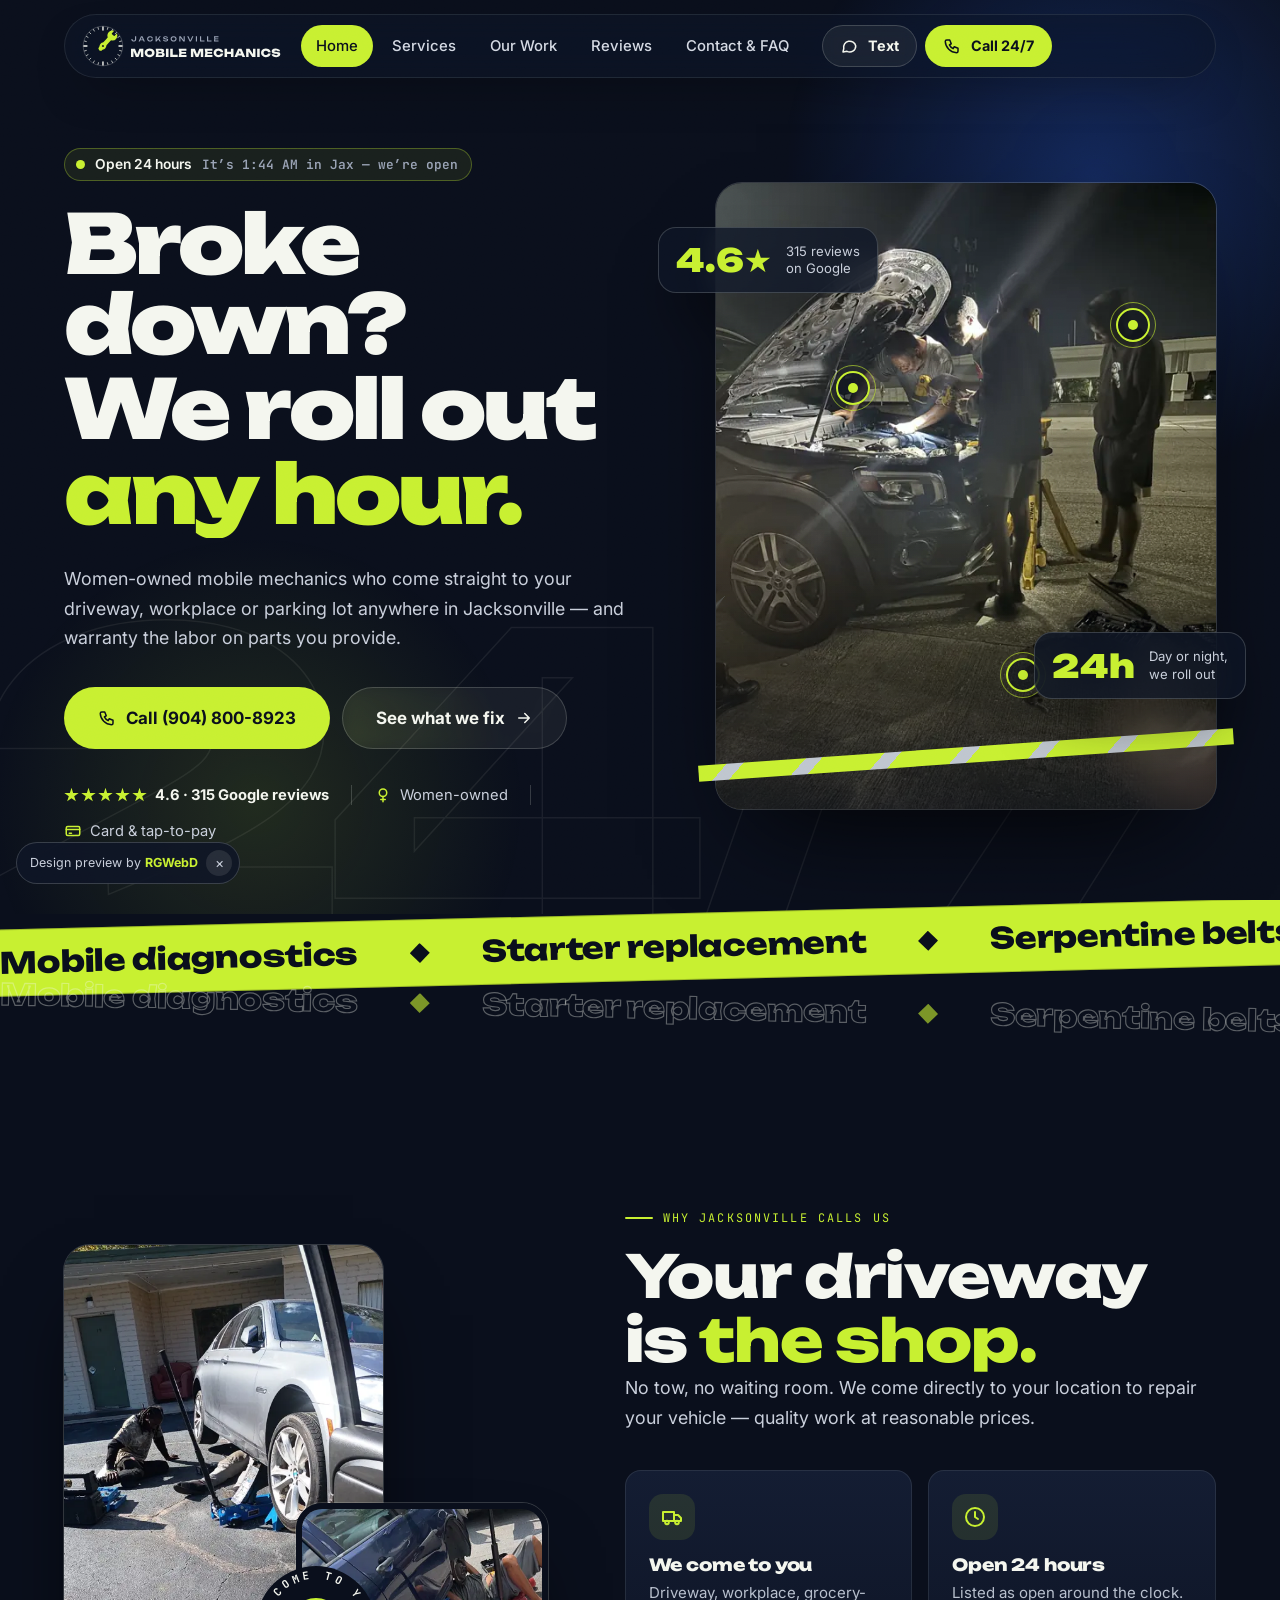
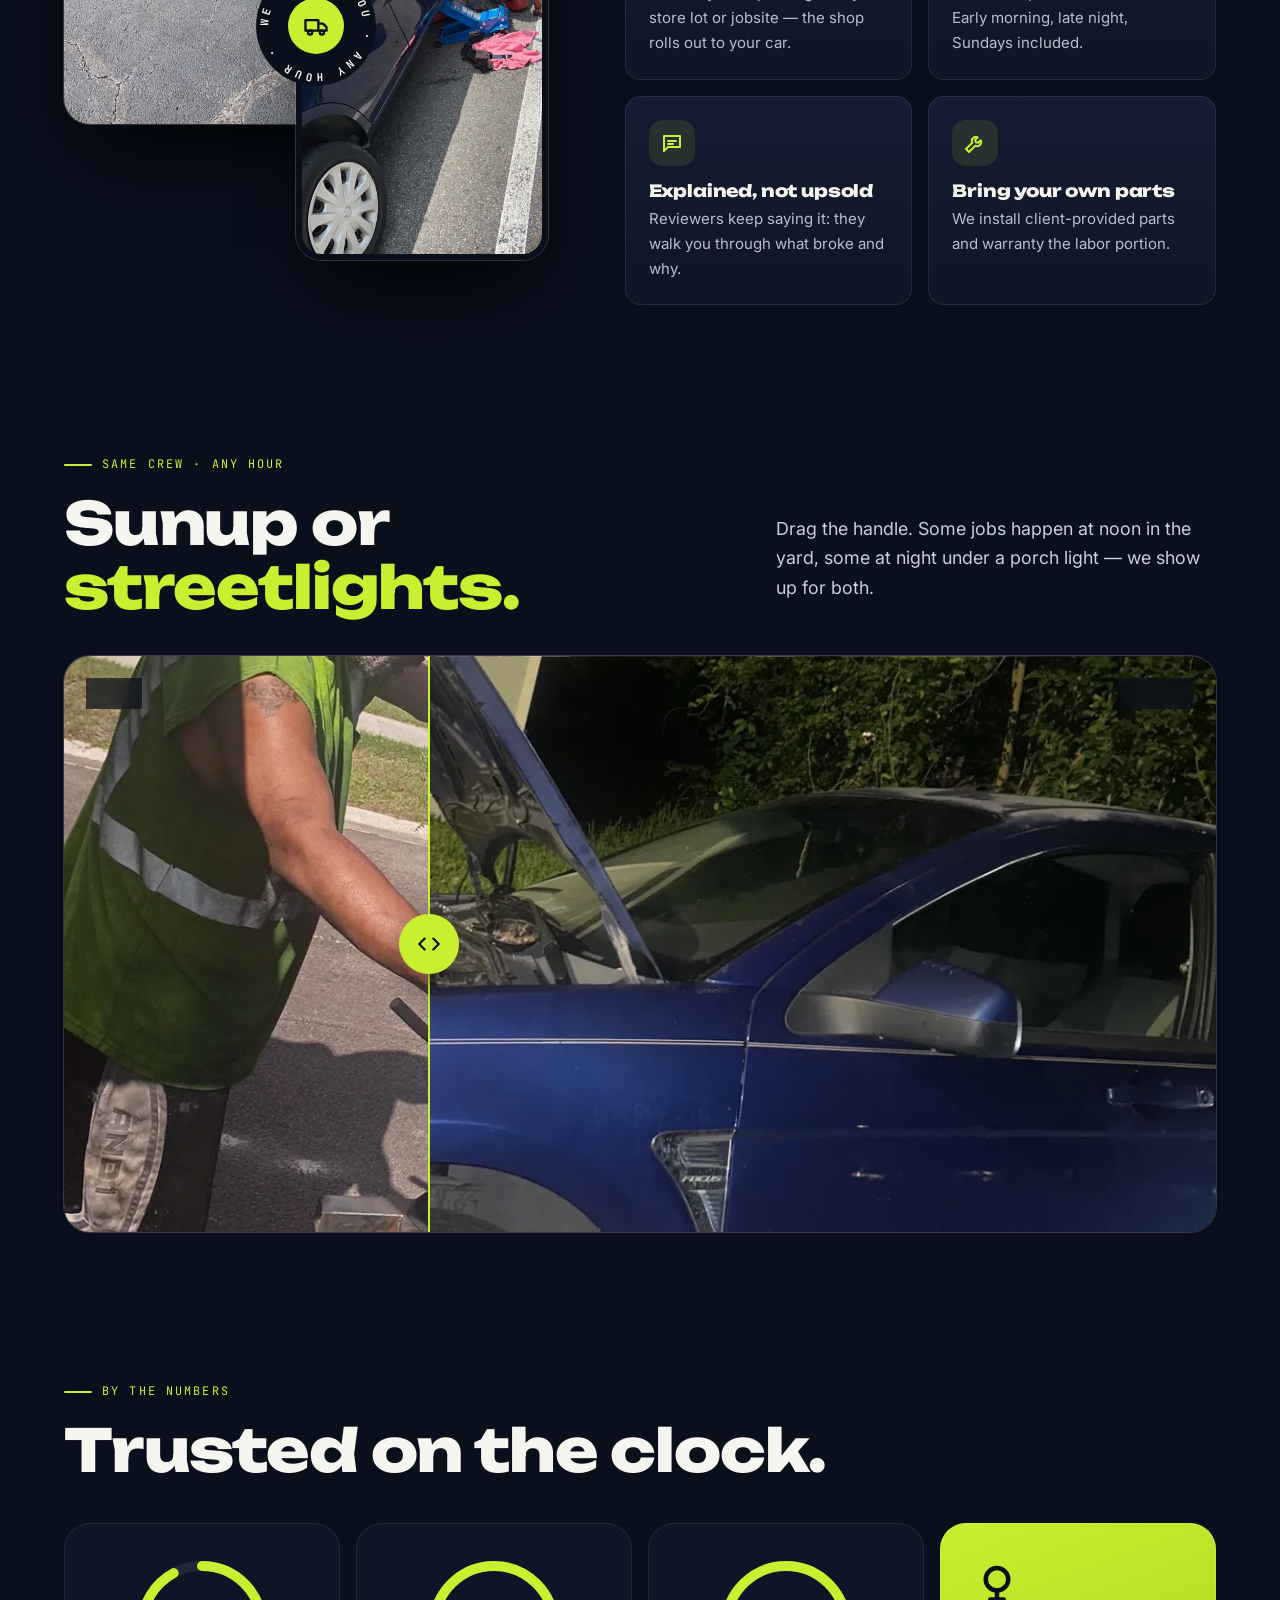
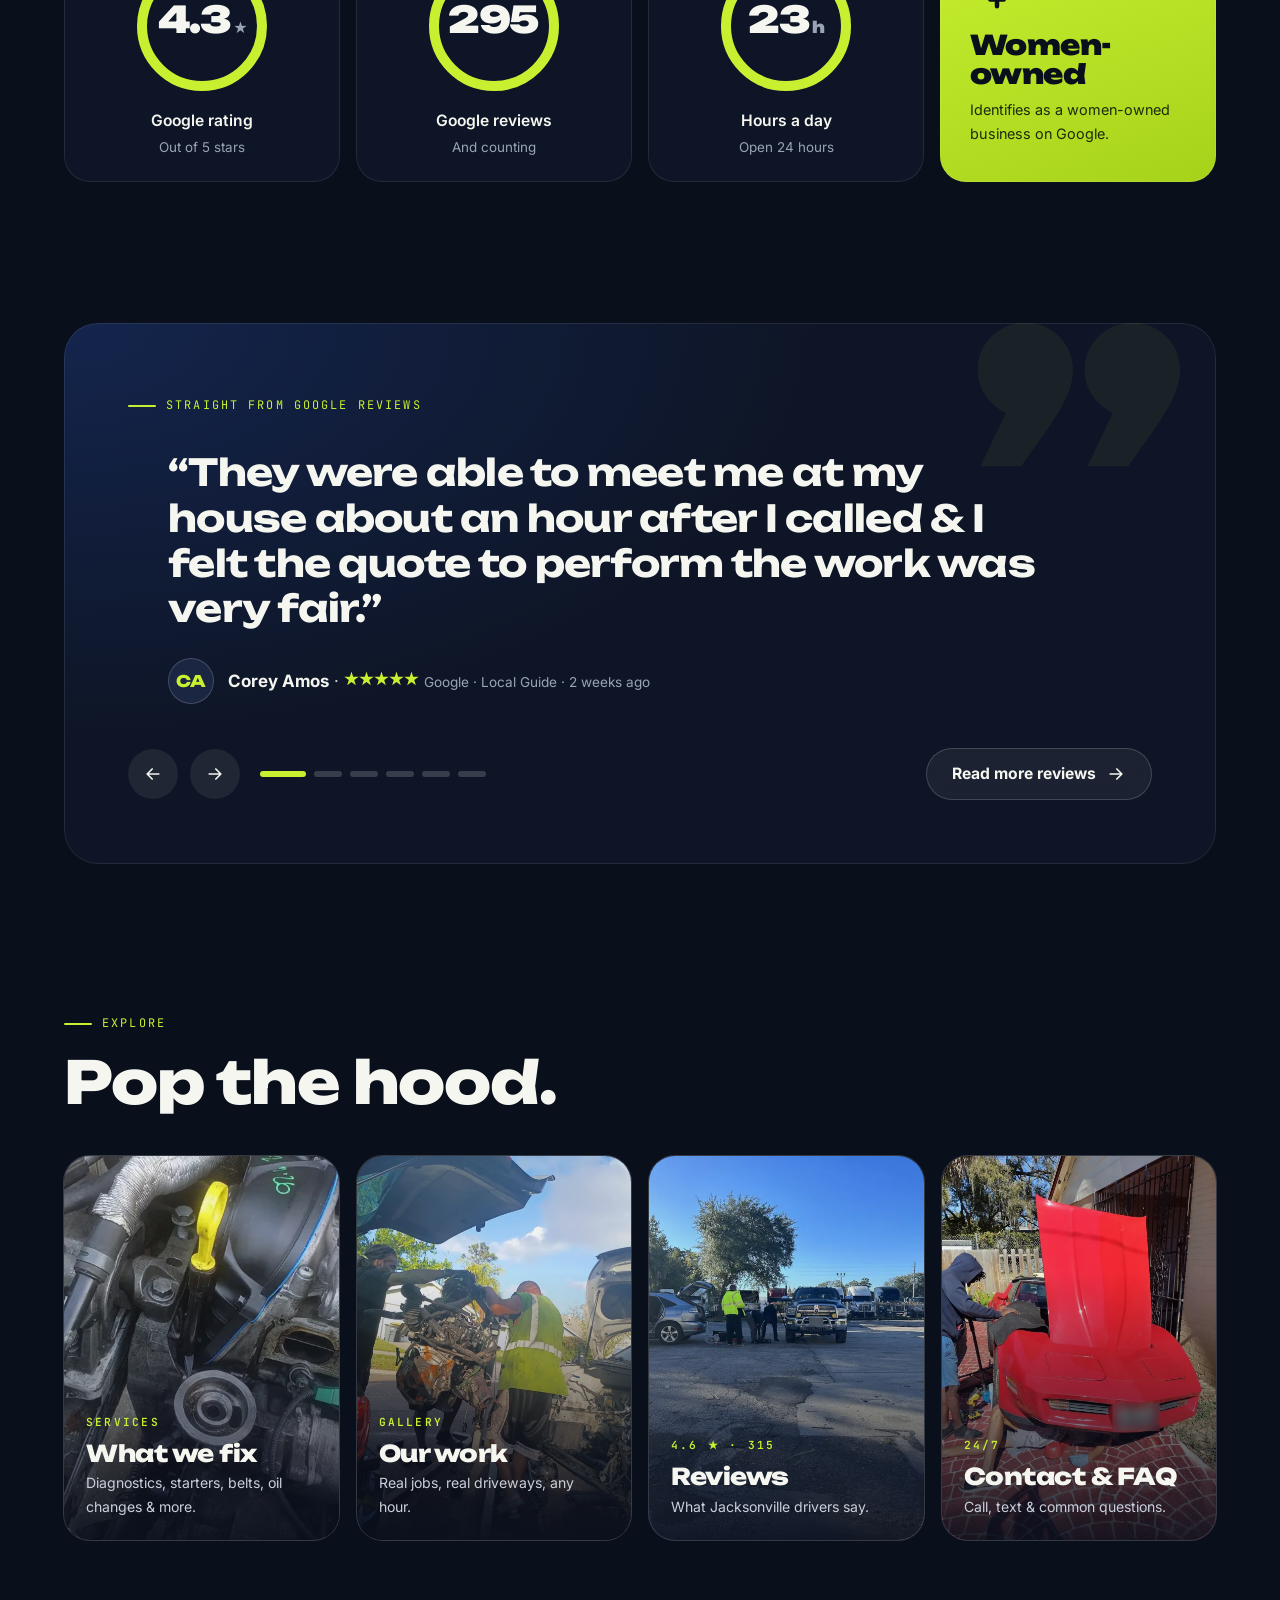
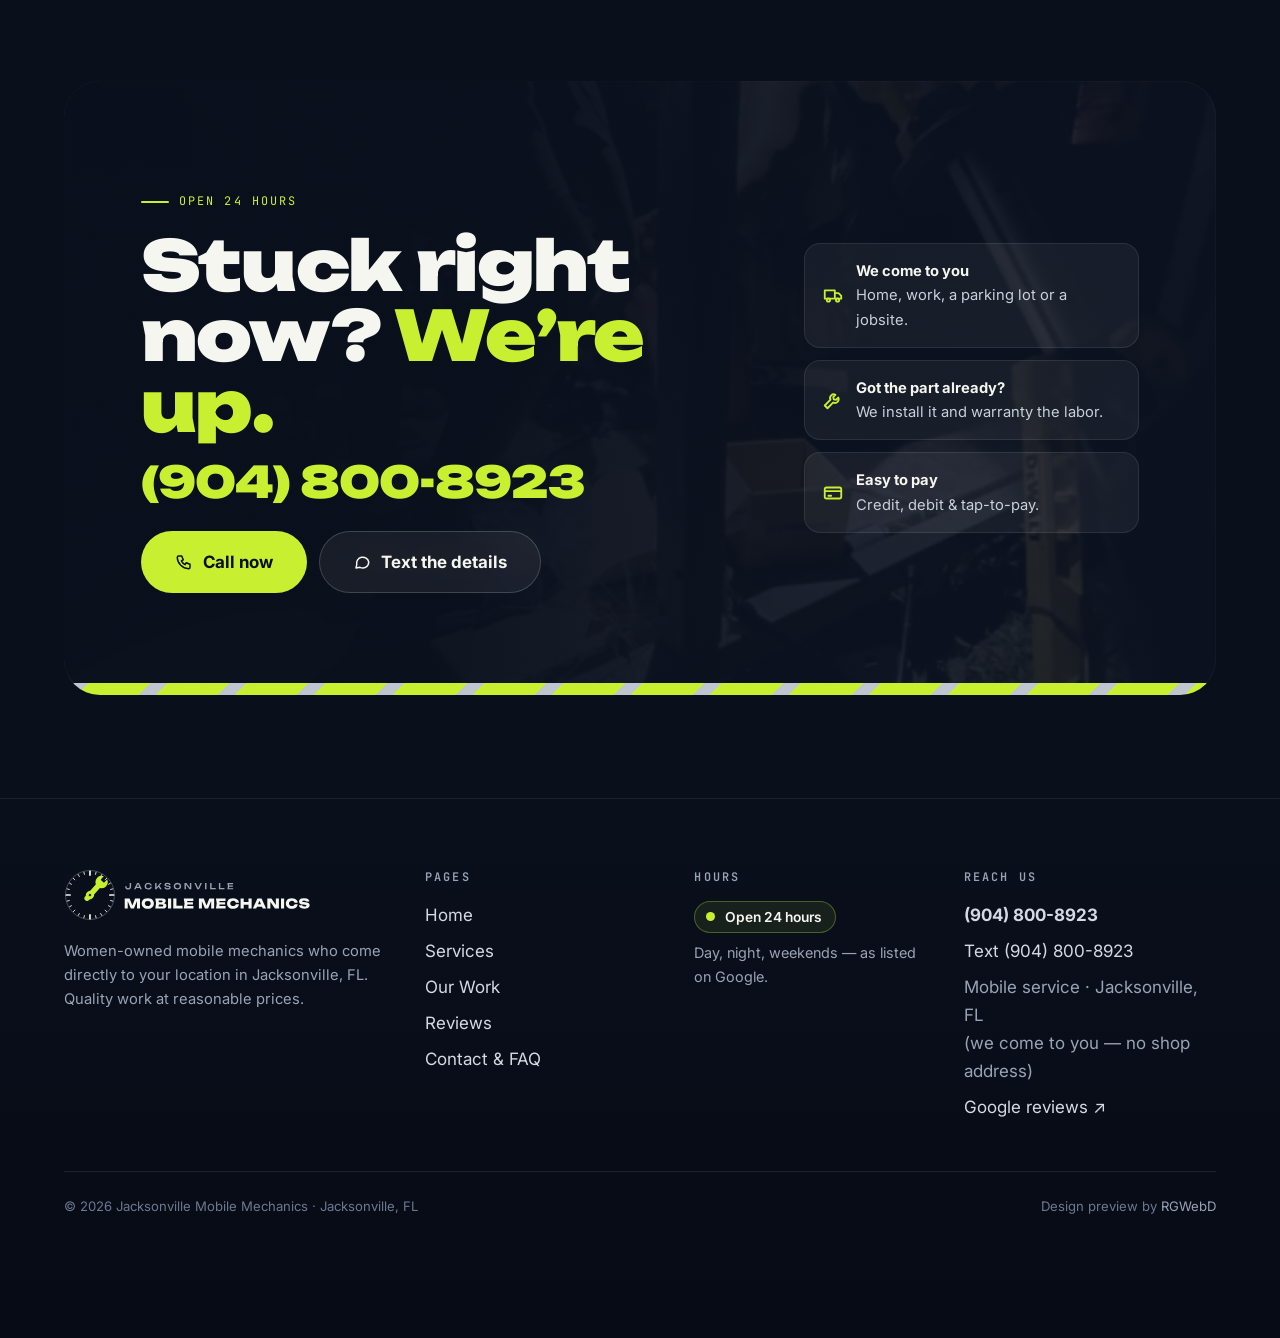
==== commit 560f2e6a: "Mobile polish, OG image, favicons, logo sheet" ====
--- a/index.html
+++ b/index.html
@@ -32,7 +32,7 @@
 <div class="marq out" aria-hidden="true"><div class="track"><ul><li>Mobile diagnostics</li><li>Starter replacement</li><li>Serpentine belts</li><li>Oil changes</li><li>No-start help</li><li>Engine-bay repairs</li><li>Parking-lot fixes</li><li>Jobsite breakdowns</li><li>Your parts, our labor</li></ul><ul><li>Mobile diagnostics</li><li>Starter replacement</li><li>Serpentine belts</li><li>Oil changes</li><li>No-start help</li><li>Engine-bay repairs</li><li>Parking-lot fixes</li><li>Jobsite breakdowns</li><li>Your parts, our labor</li></ul></div></div></div>
 
 <section class="sec" aria-labelledby="why-h"><div class="wrap why-grid">
-<div class="collage rv"><div class="p1 phtilt" data-px="-.03"><img src="img/g06-s.webp" width="570" height="760" alt="Two mechanics working under a raised sedan in a parking lot" loading="lazy" decoding="async"></div><div class="p2"><img src="img/g15-s.webp" width="427" height="760" alt="Mechanic repairing a blue car in a parking space" loading="lazy" decoding="async"></div>
+<div class="collage rv"><div class="p1"><img src="img/g06-s.webp" width="570" height="760" alt="Two mechanics working under a raised sedan in a parking lot" loading="lazy" decoding="async"></div><div class="p2"><img src="img/g15-s.webp" width="427" height="760" alt="Mechanic repairing a blue car in a parking space" loading="lazy" decoding="async"></div>
 <div class="stamp" aria-hidden="true"><svg viewBox="0 0 120 120"><defs><path id="cp" d="M60,60 m-46,0 a46,46 0 1,1 92,0 a46,46 0 1,1 -92,0"/></defs><circle cx="60" cy="60" r="58" fill="#0A0F1C"/><text font-family="JetBrains Mono,monospace" font-size="10.5" font-weight="700" letter-spacing="3.2" fill="#F4F6EF"><textPath href="#cp">WE COME TO YOU · ANY HOUR · </textPath></text></svg><span class="core"><svg class="" viewBox="0 0 24 24" fill="none" stroke="currentColor" stroke-width="2" stroke-linecap="round" stroke-linejoin="round" aria-hidden="true"><path d="M3 7h11v9H3zM14 10h4l3 3v3h-7"/><circle cx="7" cy="17.5" r="1.8"/><circle cx="17" cy="17.5" r="1.8"/></svg></span></div></div>
 <div><span class="eyebrow rv">Why Jacksonville calls us</span><h2 class="h2 split" id="why-h"><span class="ln"><span>Your driveway</span></span><span class="ln"><span>is <span class="lime">the shop.</span></span></span></h2>
 <p class="lede rv d1">No tow, no waiting room. We come directly to your location to repair your vehicle — quality work at reasonable prices.</p>
--- a/styles.css
+++ b/styles.css
@@ -420,7 +420,11 @@
  .svc:nth-child(even) .svc-ph{order:0}
  .svc-ph .num{font-size:4.6rem;top:-30px;left:-4px}
  .svc:nth-child(even) .svc-ph .num{right:-4px}
- .collage{height:520px}
+ .collage{height:440px}
+ .collage .p1{width:72%;height:76%}
+ .collage .p2{width:56%;height:56%}
+ .float-card.b{display:none}
+ .hot:nth-of-type(2){top:66%!important}
  .dn{aspect-ratio:4/5}
  .cards4{grid-template-columns:1fr}
  .phero .frame{transform:none}
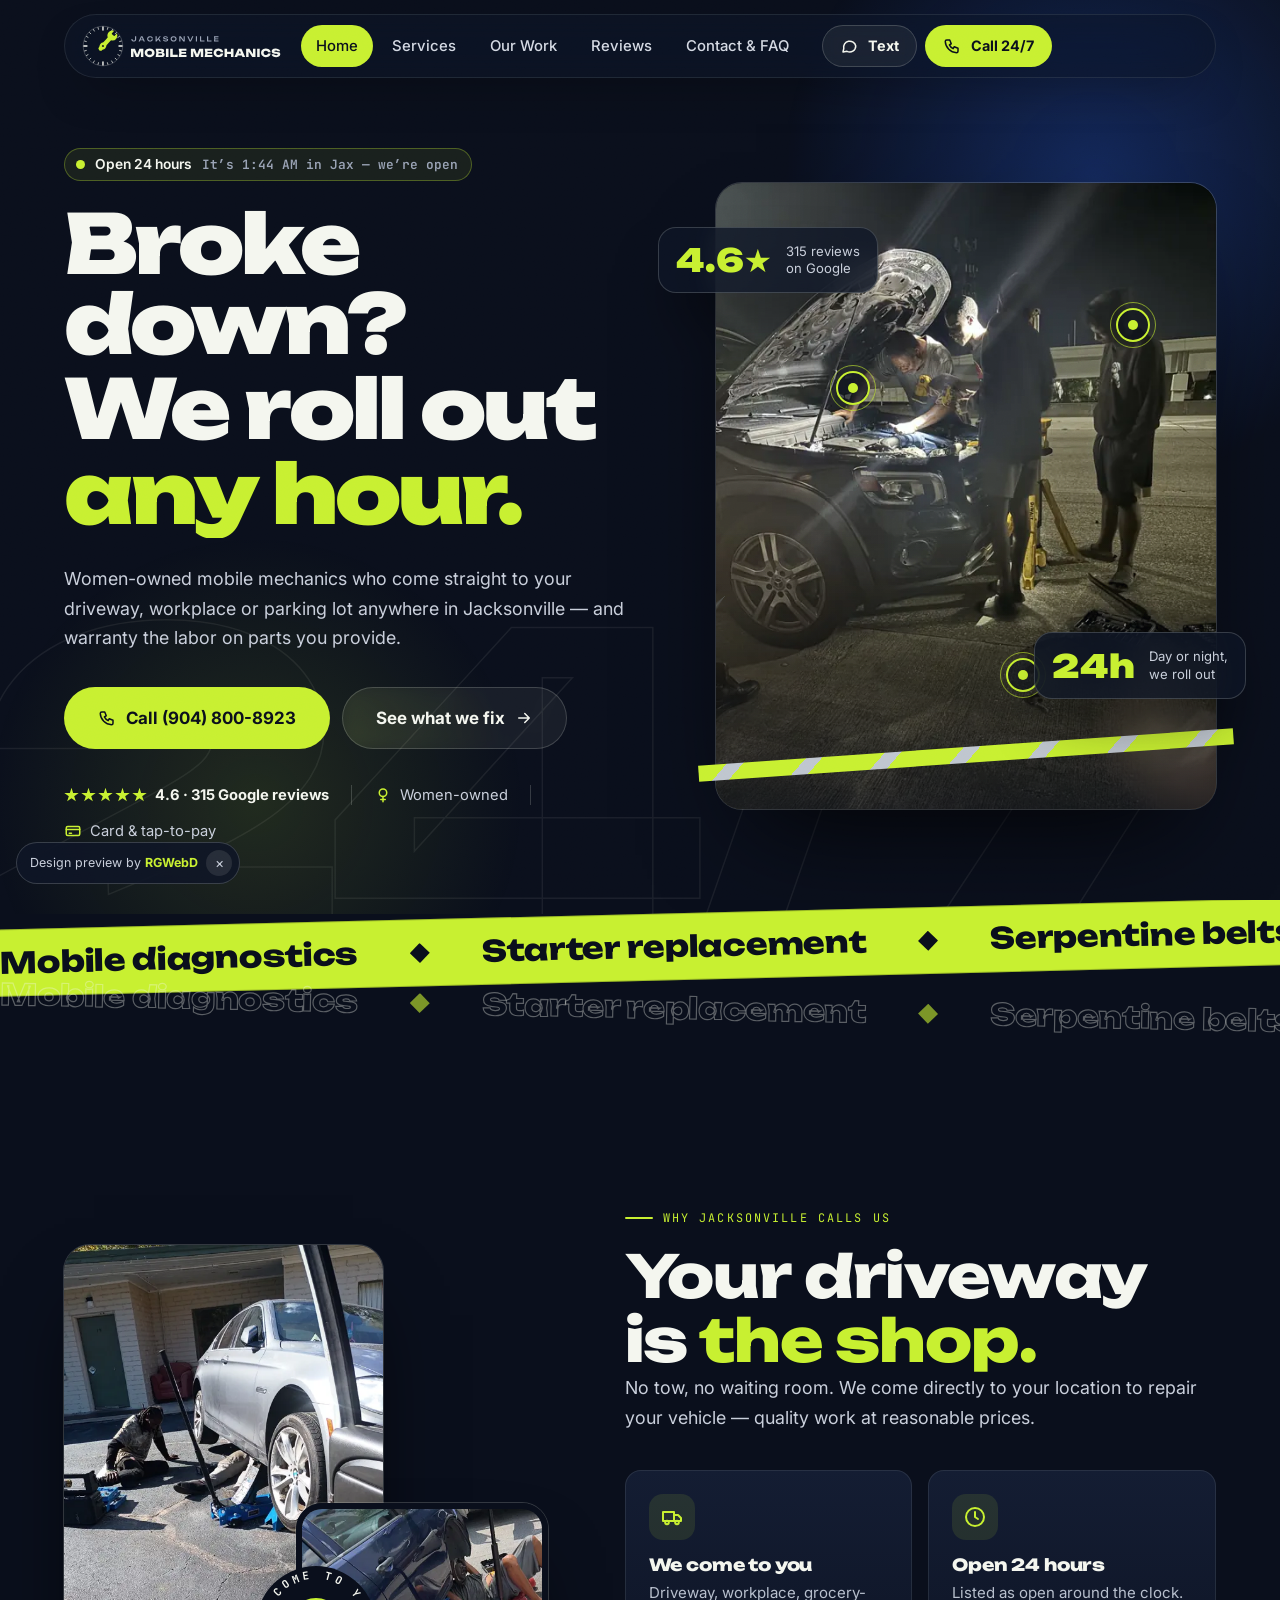
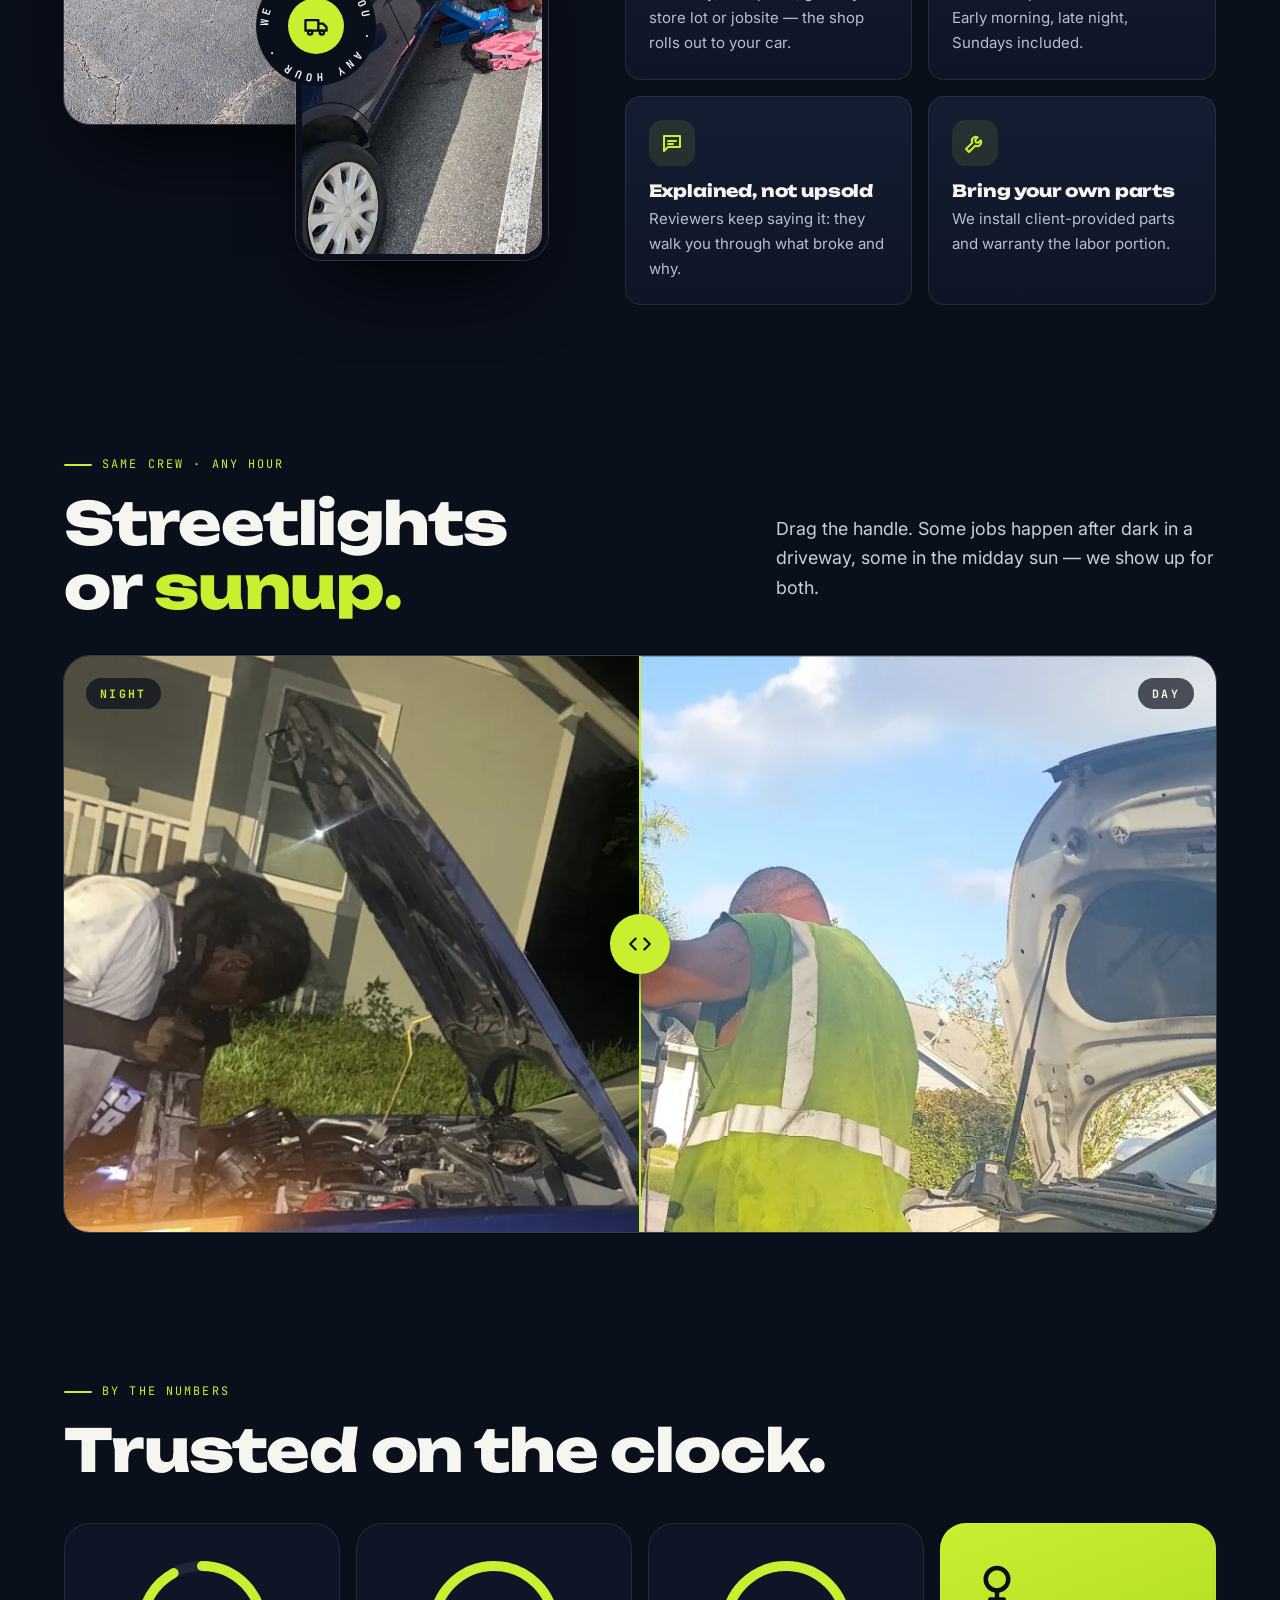
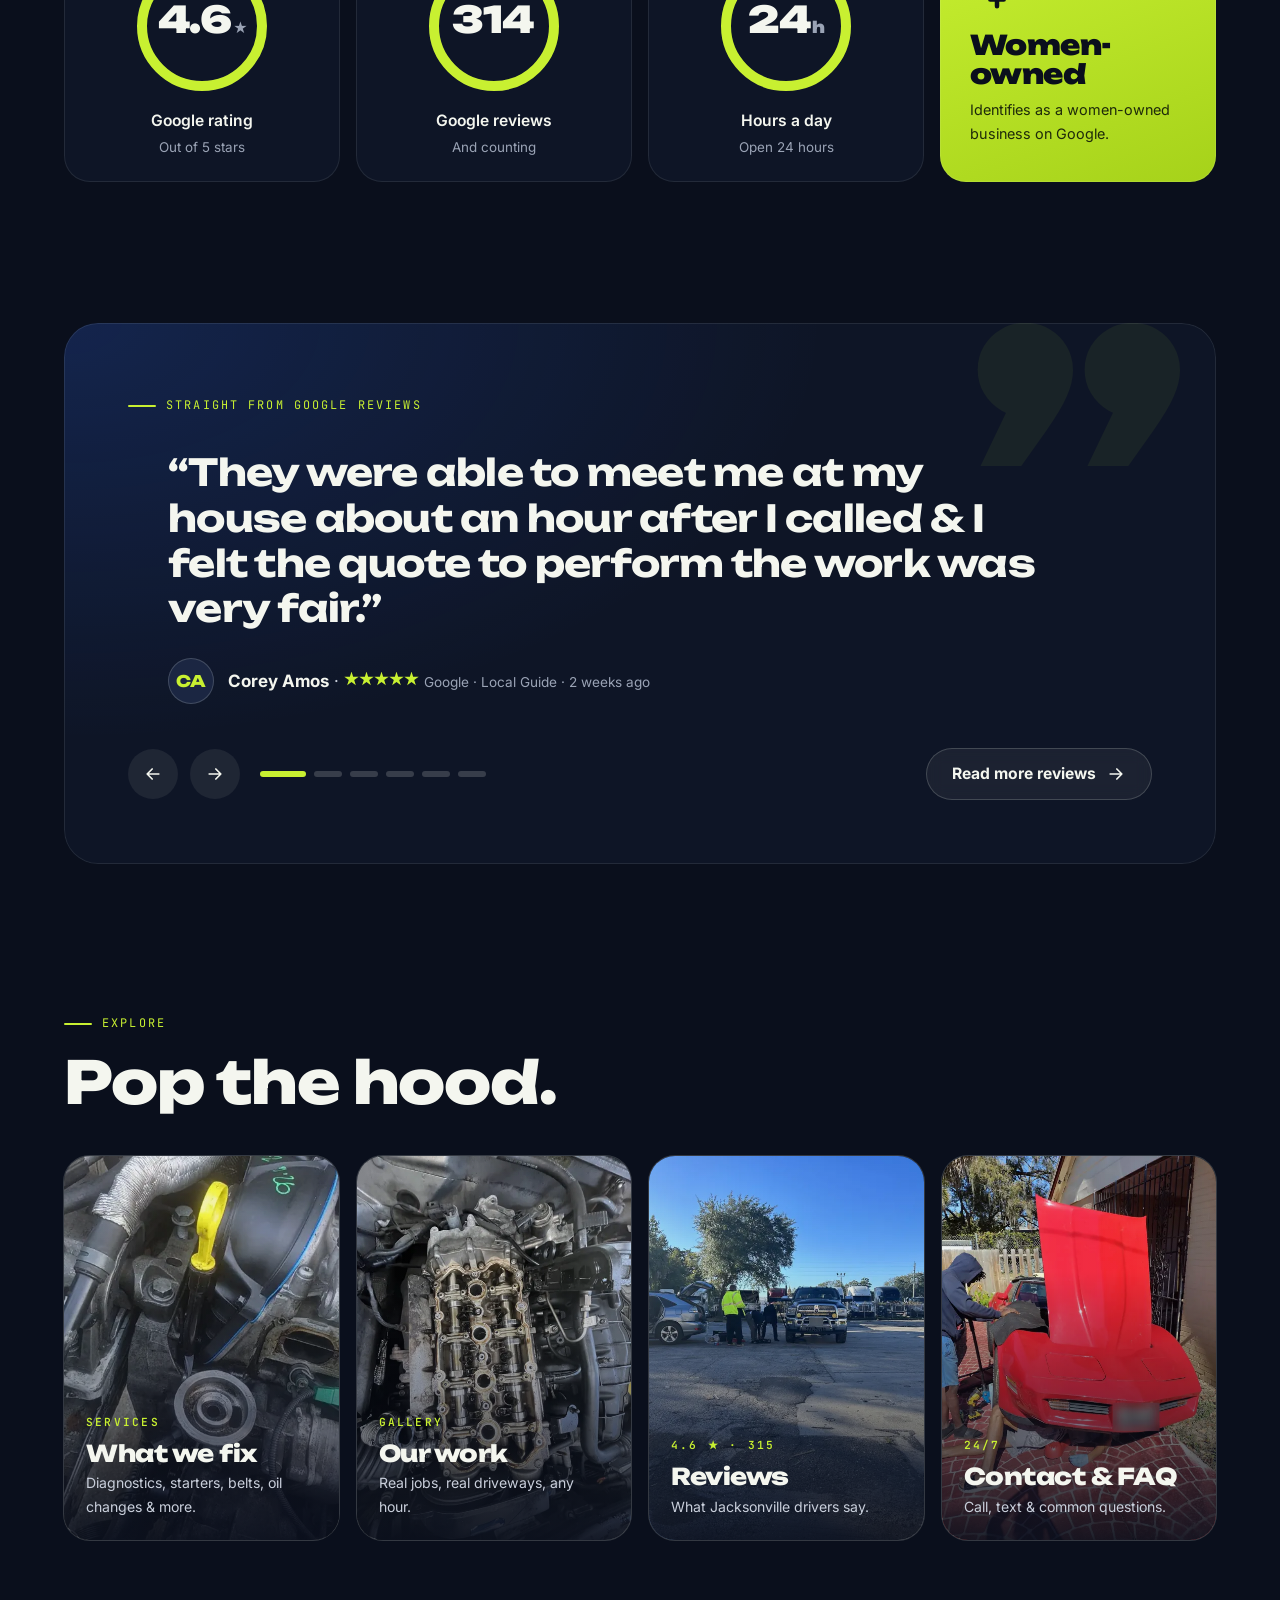
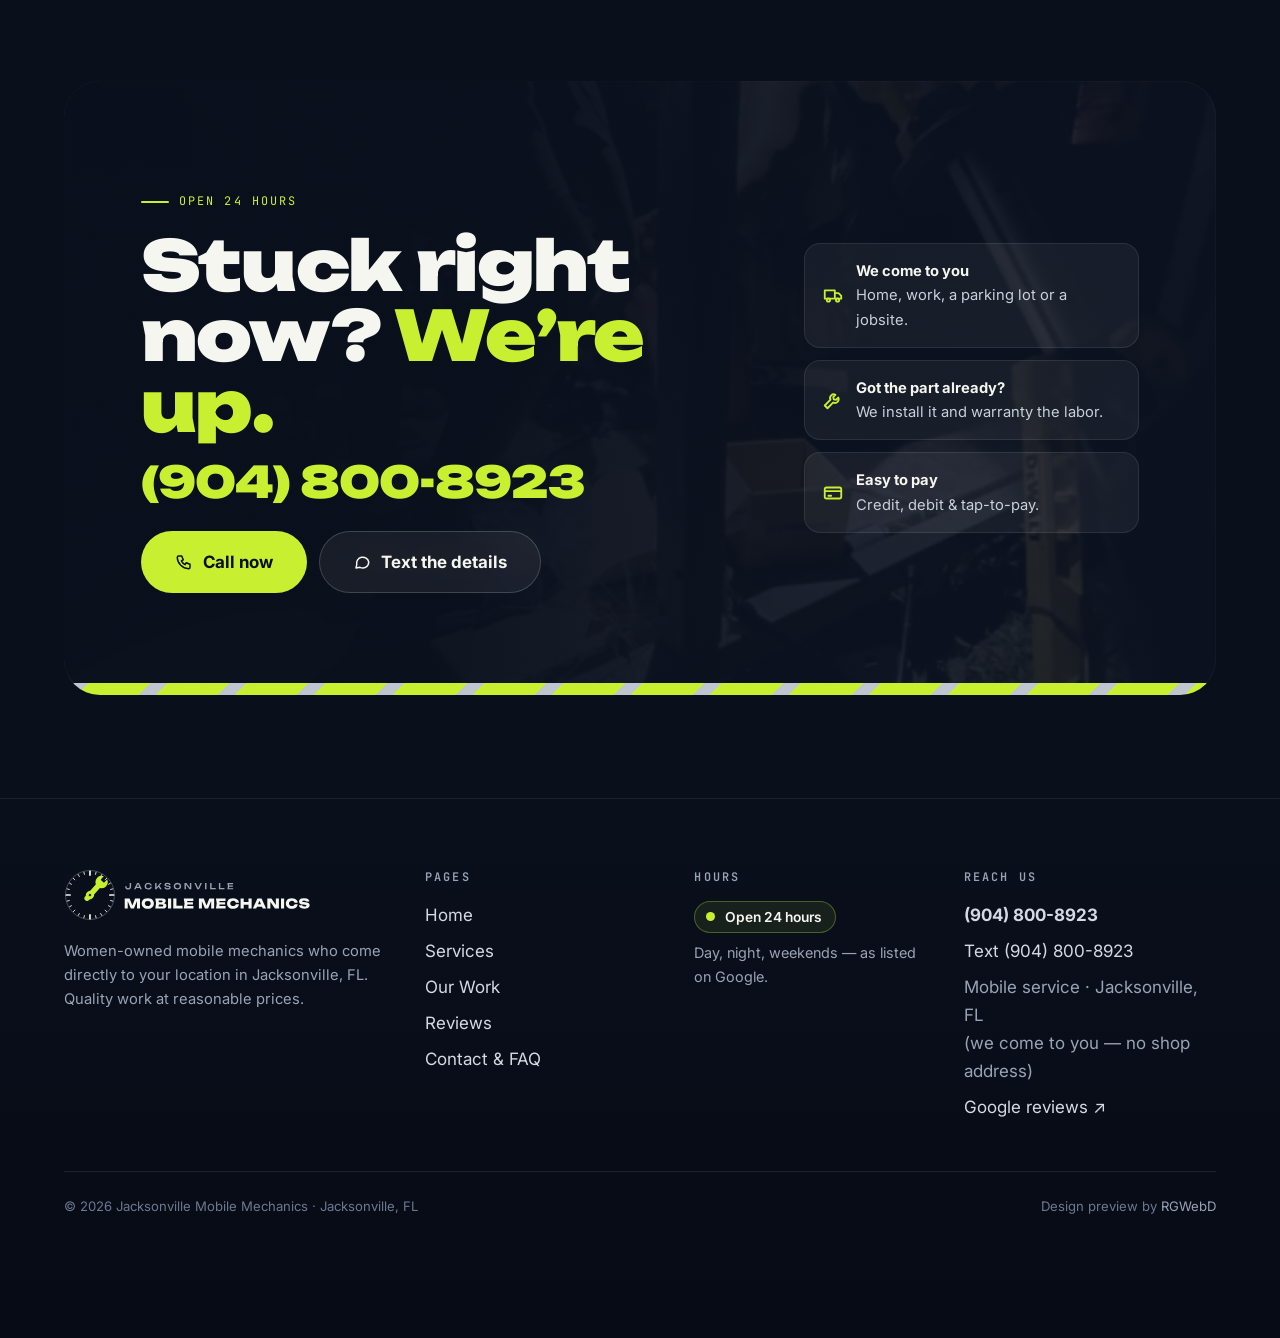
==== commit 0ea92e15: "Night/day slider with stronger photo pairing" ====
--- a/index.html
+++ b/index.html
@@ -39,8 +39,8 @@
 <div class="cards4"><div class="fcard rv d0"><div class="ic"><svg class="" viewBox="0 0 24 24" fill="none" stroke="currentColor" stroke-width="2" stroke-linecap="round" stroke-linejoin="round" aria-hidden="true"><path d="M3 7h11v9H3zM14 10h4l3 3v3h-7"/><circle cx="7" cy="17.5" r="1.8"/><circle cx="17" cy="17.5" r="1.8"/></svg></div><h3>We come to you</h3><p>Driveway, workplace, grocery-store lot or jobsite — the shop rolls out to your car.</p></div><div class="fcard rv d1"><div class="ic"><svg class="" viewBox="0 0 24 24" fill="none" stroke="currentColor" stroke-width="2" stroke-linecap="round" stroke-linejoin="round" aria-hidden="true"><circle cx="12" cy="12" r="9"/><path d="M12 7v5l3 2"/></svg></div><h3>Open 24 hours</h3><p>Listed as open around the clock. Early morning, late night, Sundays included.</p></div><div class="fcard rv d2"><div class="ic"><svg class="" viewBox="0 0 24 24" fill="none" stroke="currentColor" stroke-width="2" stroke-linecap="round" stroke-linejoin="round" aria-hidden="true"><path d="M4 5h16v11H8l-4 4z"/><path d="M8 10h8M8 13h5"/></svg></div><h3>Explained, not upsold</h3><p>Reviewers keep saying it: they walk you through what broke and why.</p></div><div class="fcard rv d0"><div class="ic"><svg class="" viewBox="0 0 24 24" fill="none" stroke="currentColor" stroke-width="2" stroke-linecap="round" stroke-linejoin="round" aria-hidden="true"><path d="M14.7 6.3a4 4 0 0 0-5.4 5.4L3 18l3 3 6.3-6.3a4 4 0 0 0 5.4-5.4l-2.5 2.5-2.4-.6-.6-2.4z"/></svg></div><h3>Bring your own parts</h3><p>We install client-provided parts and warranty the labor portion.</p></div></div></div></div></section>
 
 <section class="sec" style="padding-top:0" aria-labelledby="dn-h"><div class="wrap">
-<div class="dn-head"><div><span class="eyebrow rv">Same crew · any hour</span><h2 class="h2 split" id="dn-h"><span class="ln"><span>Sunup or</span></span><span class="ln"><span><span class="lime">streetlights.</span></span></span></h2></div><p class="lede rv d1" style="max-width:40ch">Drag the handle. Some jobs happen at noon in the yard, some at night under a porch light — we show up for both.</p></div>
-<div class="dn rv"><img src="img/g01.webp" width="1200" height="1600" alt="Daytime: mechanic in a hi-vis vest working on an engine curbside" loading="lazy" style="object-position:50% 62%"><img class="night" src="img/g07.webp" width="1200" height="1600" alt="Night: mechanic under the hood of a blue car in a driveway" loading="lazy" style="object-position:50% 55%"><span class="lab d">Day</span><span class="lab n">Night</span><span class="handle"></span><button class="knob" role="slider" aria-label="Compare day and night photos" aria-valuemin="0" aria-valuemax="100" aria-valuenow="50"><svg class="" viewBox="0 0 24 24" fill="none" stroke="currentColor" stroke-width="2" stroke-linecap="round" stroke-linejoin="round" aria-hidden="true"><path d="M8 7l-5 5 5 5M16 7l5 5-5 5"/></svg></button></div></div></section>
+<div class="dn-head"><div><span class="eyebrow rv">Same crew · any hour</span><h2 class="h2 split" id="dn-h"><span class="ln"><span>Streetlights</span></span><span class="ln"><span>or <span class="lime">sunup.</span></span></span></h2></div><p class="lede rv d1" style="max-width:40ch">Drag the handle. Some jobs happen after dark in a driveway, some in the midday sun — we show up for both.</p></div>
+<div class="dn rv"><img src="img/g07.webp" width="1200" height="1600" alt="Night: mechanic under the hood of a blue car in a driveway, lit by work lights" loading="lazy" style="object-position:30% 32%"><img class="night" src="img/g20.webp" width="1200" height="1600" alt="Day: two mechanics lifting an engine assembly out of a vehicle" loading="lazy" style="object-position:50% 30%"><span class="lab d" style="color:var(--lime)">Night</span><span class="lab n" style="color:var(--chalk)">Day</span><span class="handle"></span><button class="knob" role="slider" aria-label="Compare night and day photos" aria-valuemin="0" aria-valuemax="100" aria-valuenow="50"><svg class="" viewBox="0 0 24 24" fill="none" stroke="currentColor" stroke-width="2" stroke-linecap="round" stroke-linejoin="round" aria-hidden="true"><path d="M8 7l-5 5 5 5M16 7l5 5-5 5"/></svg></button></div></div></section>
 
 <section class="sec" style="padding-top:0" aria-labelledby="num-h"><div class="wrap"><span class="eyebrow rv">By the numbers</span><h2 class="h2 split" id="num-h" style="margin-bottom:40px"><span class="ln"><span>Trusted on the clock.</span></span></h2><div class="gauges"><div class="gauge rv"><svg viewBox="0 0 150 150" aria-hidden="true"><circle class="trk" cx="75" cy="75" r="60" fill="none" stroke-width="10"/><circle class="val" cx="75" cy="75" r="60" fill="none" stroke-width="10" stroke-dasharray="376.99" stroke-dashoffset="376.99" data-frac="0.9199999999999999"/></svg>
 <div class="num"><span data-to="4.6" data-dec="1">4.6</span><small>★</small></div><h3>Google rating</h3><p>Out of 5 stars</p></div><div class="gauge rv"><svg viewBox="0 0 150 150" aria-hidden="true"><circle class="trk" cx="75" cy="75" r="60" fill="none" stroke-width="10"/><circle class="val" cx="75" cy="75" r="60" fill="none" stroke-width="10" stroke-dasharray="376.99" stroke-dashoffset="376.99" data-frac="1"/></svg>
@@ -51,7 +51,7 @@
 <div class="car" aria-live="polite"><figure class="slide" aria-roledescription="slide" aria-label="1 of 6"><blockquote>“They were able to meet me at my house about an hour after I called &amp; I felt the quote to perform the work was very fair.”</blockquote><figcaption><span class="ava" aria-hidden="true">CA</span><span><b style="color:var(--chalk)">Corey Amos</b> · <span class="stars" aria-label="5 out of 5 stars"><i></i><i></i><i></i><i></i><i></i></span> <span style="color:var(--muted);font-size:.85rem">Google · Local Guide · 2 weeks ago</span></span></figcaption></figure><figure class="slide" aria-roledescription="slide" aria-label="2 of 6"><blockquote>“These guys came and it took them 30 seconds to diagnose and fix my issue. 10/10”</blockquote><figcaption><span class="ava" aria-hidden="true">DM</span><span><b style="color:var(--chalk)">dj morgan</b> · <span class="stars" aria-label="5 out of 5 stars"><i></i><i></i><i></i><i></i><i></i></span> <span style="color:var(--muted);font-size:.85rem">Google · 3 months ago</span></span></figcaption></figure><figure class="slide" aria-roledescription="slide" aria-label="3 of 6"><blockquote>“They fixed it right there in the parking lot and got me back on the road!”</blockquote><figcaption><span class="ava" aria-hidden="true">JM</span><span><b style="color:var(--chalk)">James Mullis</b> · <span class="stars" aria-label="5 out of 5 stars"><i></i><i></i><i></i><i></i><i></i></span> <span style="color:var(--muted);font-size:.85rem">Google · 3 months ago</span></span></figcaption></figure><figure class="slide" aria-roledescription="slide" aria-label="4 of 6"><blockquote>“Today’s Sunday. They had me in and out in 20 minutes. I found my mechanic.”</blockquote><figcaption><span class="ava" aria-hidden="true">MC</span><span><b style="color:var(--chalk)">Monica Campbell</b> · <span class="stars" aria-label="5 out of 5 stars"><i></i><i></i><i></i><i></i><i></i></span> <span style="color:var(--muted);font-size:.85rem">Google · 3 months ago</span></span></figcaption></figure><figure class="slide" aria-roledescription="slide" aria-label="5 of 6"><blockquote>“I called them, and they arrived in 35 minutes, took a look, and got to work.”</blockquote><figcaption><span class="ava" aria-hidden="true">HF</span><span><b style="color:var(--chalk)">Hotdogs fly</b> · <span class="stars" aria-label="5 out of 5 stars"><i></i><i></i><i></i><i></i><i></i></span> <span style="color:var(--muted);font-size:.85rem">Google · 7 months ago</span></span></figcaption></figure><figure class="slide" aria-roledescription="slide" aria-label="6 of 6"><blockquote>“Best mechanics i’ve ever had, a lot of communication and very eager to get the job done right and on time.”</blockquote><figcaption><span class="ava" aria-hidden="true">JF</span><span><b style="color:var(--chalk)">Jamyrah Fleureus</b> · <span class="stars" aria-label="5 out of 5 stars"><i></i><i></i><i></i><i></i><i></i></span> <span style="color:var(--muted);font-size:.85rem">Google · 2 months ago</span></span></figcaption></figure></div>
 <div class="car-ctl"><button class="arr pv" aria-label="Previous review"><svg class="" viewBox="0 0 24 24" fill="none" stroke="currentColor" stroke-width="2" stroke-linecap="round" stroke-linejoin="round" aria-hidden="true"><path d="M19 12H5M11 6l-6 6 6 6"/></svg></button><button class="arr nx" aria-label="Next review"><svg class="" viewBox="0 0 24 24" fill="none" stroke="currentColor" stroke-width="2" stroke-linecap="round" stroke-linejoin="round" aria-hidden="true"><path d="M5 12h14M13 6l6 6-6 6"/></svg></button><div class="dots"><button aria-label="Show review 1"></button><button aria-label="Show review 2"></button><button aria-label="Show review 3"></button><button aria-label="Show review 4"></button><button aria-label="Show review 5"></button><button aria-label="Show review 6"></button></div><a class="btn ghost g" href="reviews.html">Read more reviews <svg class="" viewBox="0 0 24 24" fill="none" stroke="currentColor" stroke-width="2" stroke-linecap="round" stroke-linejoin="round" aria-hidden="true"><path d="M5 12h14M13 6l6 6-6 6"/></svg></a></div></div></div></section>
 
-<section class="sec" style="padding-top:0" aria-labelledby="ex-h"><div class="wrap"><span class="eyebrow rv">Explore</span><h2 class="h2 split" id="ex-h" style="margin-bottom:40px"><span class="ln"><span>Pop the hood.</span></span></h2><div class="teasers"><a class="tcard rv d0" href="services.html" data-tilt><img src="img/g03-s.webp" width="427" height="760" alt="Engine bay with oil filler cap and filter housing" loading="lazy" decoding="async"><span class="go"><svg class="" viewBox="0 0 24 24" fill="none" stroke="currentColor" stroke-width="2" stroke-linecap="round" stroke-linejoin="round" aria-hidden="true"><path d="M5 12h14M13 6l6 6-6 6"/></svg></span><span class="tx"><span class="k">Services</span><h3>What we fix</h3><p>Diagnostics, starters, belts, oil changes &amp; more.</p></span></a><a class="tcard rv d1" href="work.html" data-tilt><img src="img/g20-s.webp" width="570" height="760" alt="Mechanic lifting an engine assembly out of a vehicle" loading="lazy" decoding="async"><span class="go"><svg class="" viewBox="0 0 24 24" fill="none" stroke="currentColor" stroke-width="2" stroke-linecap="round" stroke-linejoin="round" aria-hidden="true"><path d="M5 12h14M13 6l6 6-6 6"/></svg></span><span class="tx"><span class="k">Gallery</span><h3>Our work</h3><p>Real jobs, real driveways, any hour.</p></span></a><a class="tcard rv d2" href="reviews.html" data-tilt><img src="img/g16-s.webp" width="570" height="760" alt="Crew working beside a work truck on a jobsite lot" loading="lazy" decoding="async"><span class="go"><svg class="" viewBox="0 0 24 24" fill="none" stroke="currentColor" stroke-width="2" stroke-linecap="round" stroke-linejoin="round" aria-hidden="true"><path d="M5 12h14M13 6l6 6-6 6"/></svg></span><span class="tx"><span class="k">4.6 ★ · 315</span><h3>Reviews</h3><p>What Jacksonville drivers say.</p></span></a><a class="tcard rv d0" href="contact.html" data-tilt><img src="img/g02-s.webp" width="570" height="760" alt="Mechanic working under a red classic Corvette" loading="lazy" decoding="async"><span class="go"><svg class="" viewBox="0 0 24 24" fill="none" stroke="currentColor" stroke-width="2" stroke-linecap="round" stroke-linejoin="round" aria-hidden="true"><path d="M5 12h14M13 6l6 6-6 6"/></svg></span><span class="tx"><span class="k">24/7</span><h3>Contact &amp; FAQ</h3><p>Call, text &amp; common questions.</p></span></a></div></div></section>
+<section class="sec" style="padding-top:0" aria-labelledby="ex-h"><div class="wrap"><span class="eyebrow rv">Explore</span><h2 class="h2 split" id="ex-h" style="margin-bottom:40px"><span class="ln"><span>Pop the hood.</span></span></h2><div class="teasers"><a class="tcard rv d0" href="services.html" data-tilt><img src="img/g03-s.webp" width="427" height="760" alt="Engine bay with oil filler cap and filter housing" loading="lazy" decoding="async"><span class="go"><svg class="" viewBox="0 0 24 24" fill="none" stroke="currentColor" stroke-width="2" stroke-linecap="round" stroke-linejoin="round" aria-hidden="true"><path d="M5 12h14M13 6l6 6-6 6"/></svg></span><span class="tx"><span class="k">Services</span><h3>What we fix</h3><p>Diagnostics, starters, belts, oil changes &amp; more.</p></span></a><a class="tcard rv d1" href="work.html" data-tilt><img src="img/g18-s.webp" width="570" height="760" alt="Engine with the top end opened up" loading="lazy" decoding="async"><span class="go"><svg class="" viewBox="0 0 24 24" fill="none" stroke="currentColor" stroke-width="2" stroke-linecap="round" stroke-linejoin="round" aria-hidden="true"><path d="M5 12h14M13 6l6 6-6 6"/></svg></span><span class="tx"><span class="k">Gallery</span><h3>Our work</h3><p>Real jobs, real driveways, any hour.</p></span></a><a class="tcard rv d2" href="reviews.html" data-tilt><img src="img/g16-s.webp" width="570" height="760" alt="Crew working beside a work truck on a jobsite lot" loading="lazy" decoding="async"><span class="go"><svg class="" viewBox="0 0 24 24" fill="none" stroke="currentColor" stroke-width="2" stroke-linecap="round" stroke-linejoin="round" aria-hidden="true"><path d="M5 12h14M13 6l6 6-6 6"/></svg></span><span class="tx"><span class="k">4.6 ★ · 315</span><h3>Reviews</h3><p>What Jacksonville drivers say.</p></span></a><a class="tcard rv d0" href="contact.html" data-tilt><img src="img/g02-s.webp" width="570" height="760" alt="Mechanic working under a red classic Corvette" loading="lazy" decoding="async"><span class="go"><svg class="" viewBox="0 0 24 24" fill="none" stroke="currentColor" stroke-width="2" stroke-linecap="round" stroke-linejoin="round" aria-hidden="true"><path d="M5 12h14M13 6l6 6-6 6"/></svg></span><span class="tx"><span class="k">24/7</span><h3>Contact &amp; FAQ</h3><p>Call, text &amp; common questions.</p></span></a></div></div></section>
 <section class="cta-band rv" aria-labelledby="cta-h"><div class="bgimg"><img src="img/g12-s.webp" width="570" height="760" alt="" loading="lazy" decoding="async"></div>
 <div class="cta-in"><div><span class="eyebrow">Open 24 hours</span><h2 id="cta-h">Stuck right now? <span class="lime">We’re up.</span></h2>
 <a class="cta-phone" href="tel:+19048008923">(904) 800-8923</a><div style="display:flex;gap:12px;flex-wrap:wrap"><a class="btn lg mag" href="tel:+19048008923"><svg class="" viewBox="0 0 24 24" fill="none" stroke="currentColor" stroke-width="2" stroke-linecap="round" stroke-linejoin="round" aria-hidden="true"><path d="M5 4h4l2 5-2.5 1.5a11 11 0 0 0 5 5L15 13l5 2v4a2 2 0 0 1-2 2A16 16 0 0 1 3 6a2 2 0 0 1 2-2"/></svg>Call now</a><a class="btn lg ghost" href="sms:+19048008923"><svg class="" viewBox="0 0 24 24" fill="none" stroke="currentColor" stroke-width="2" stroke-linecap="round" stroke-linejoin="round" aria-hidden="true"><path d="M21 12a8 8 0 0 1-11.6 7.1L4 20l1-4.6A8 8 0 1 1 21 12z"/></svg>Text the details</a></div></div>
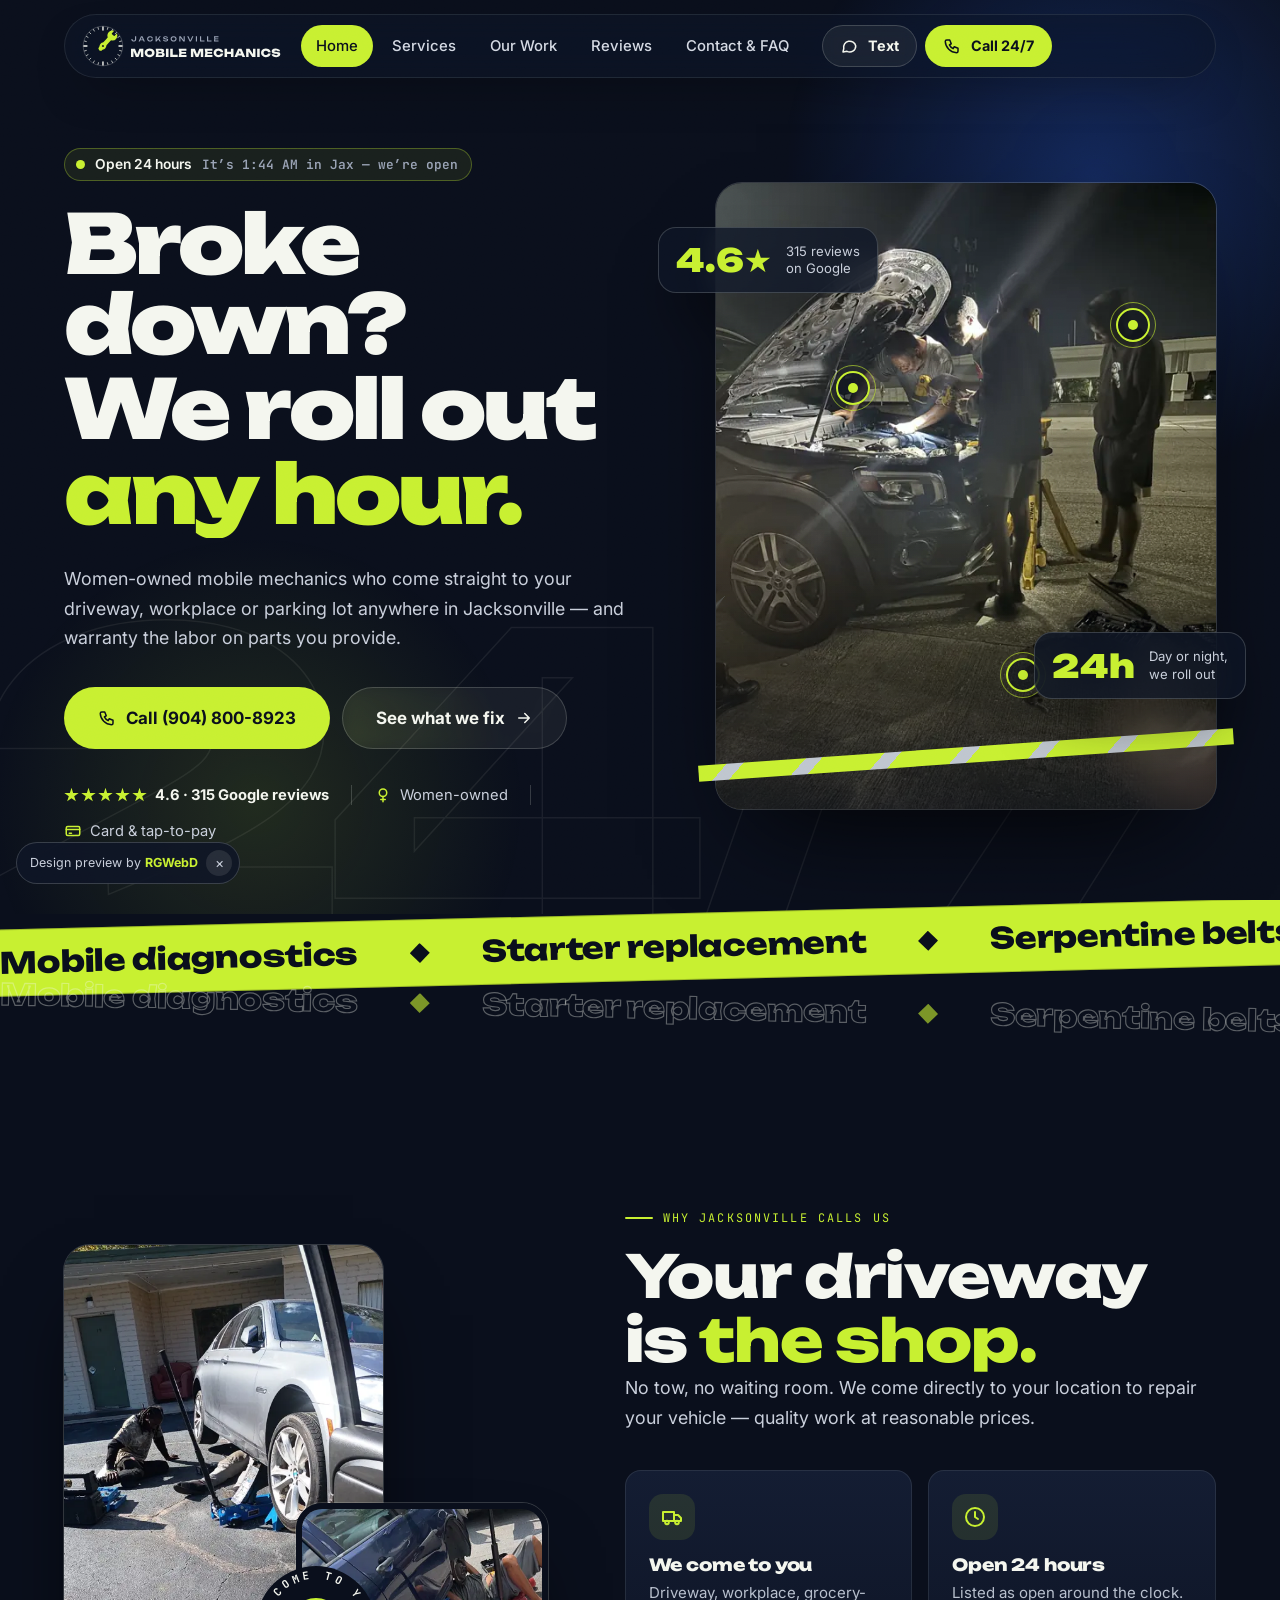
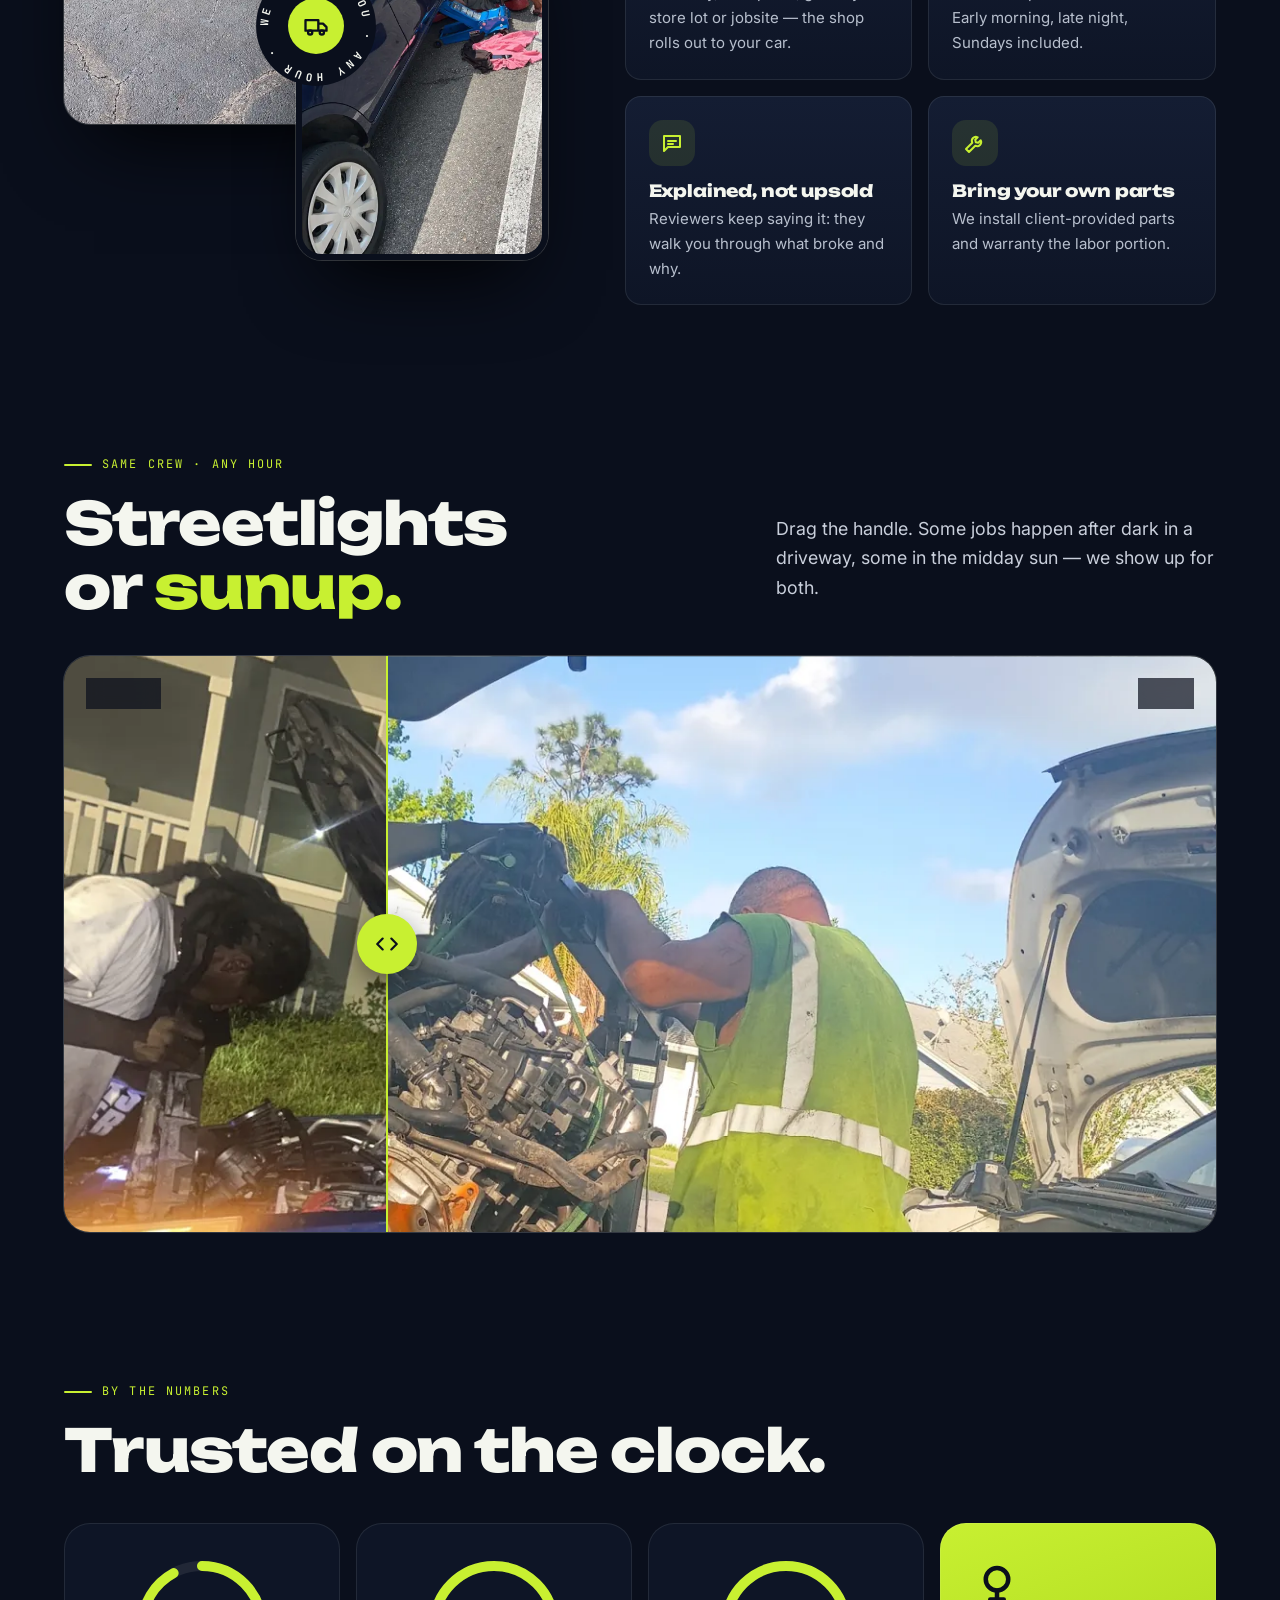
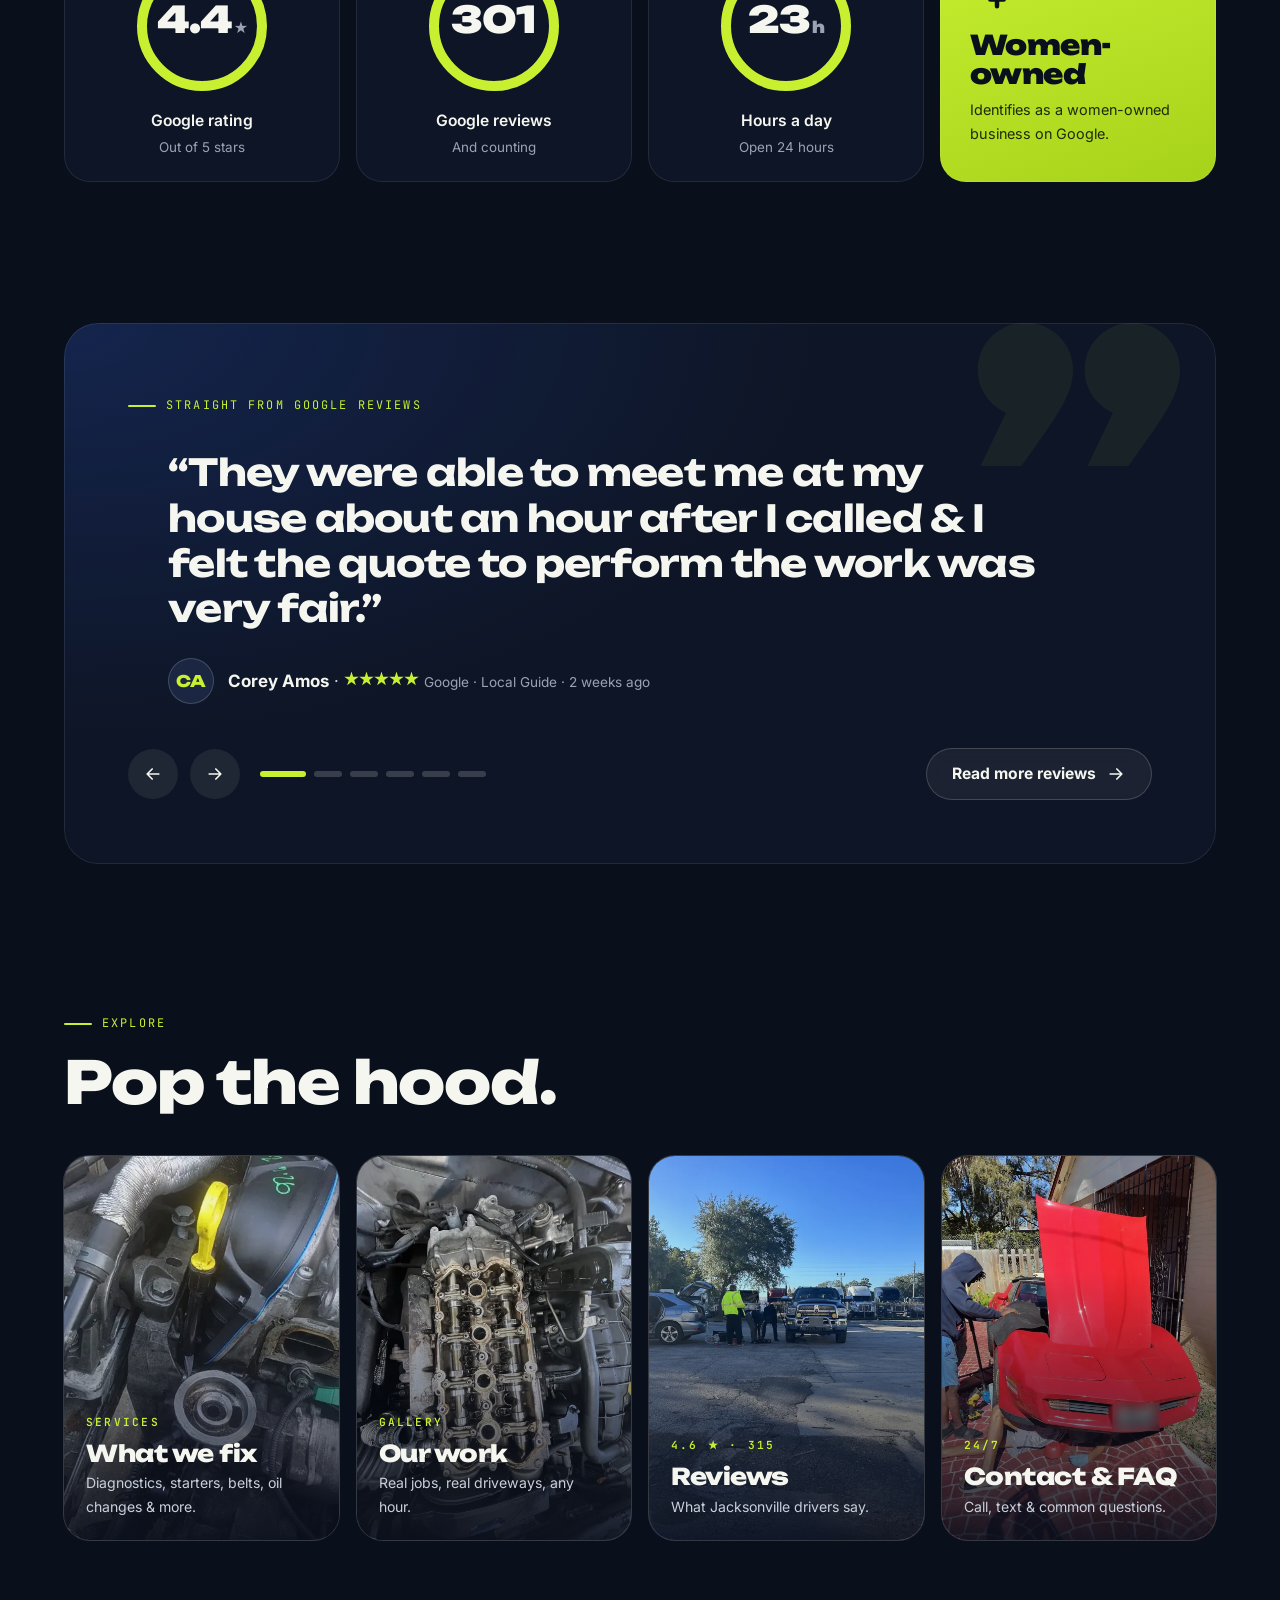
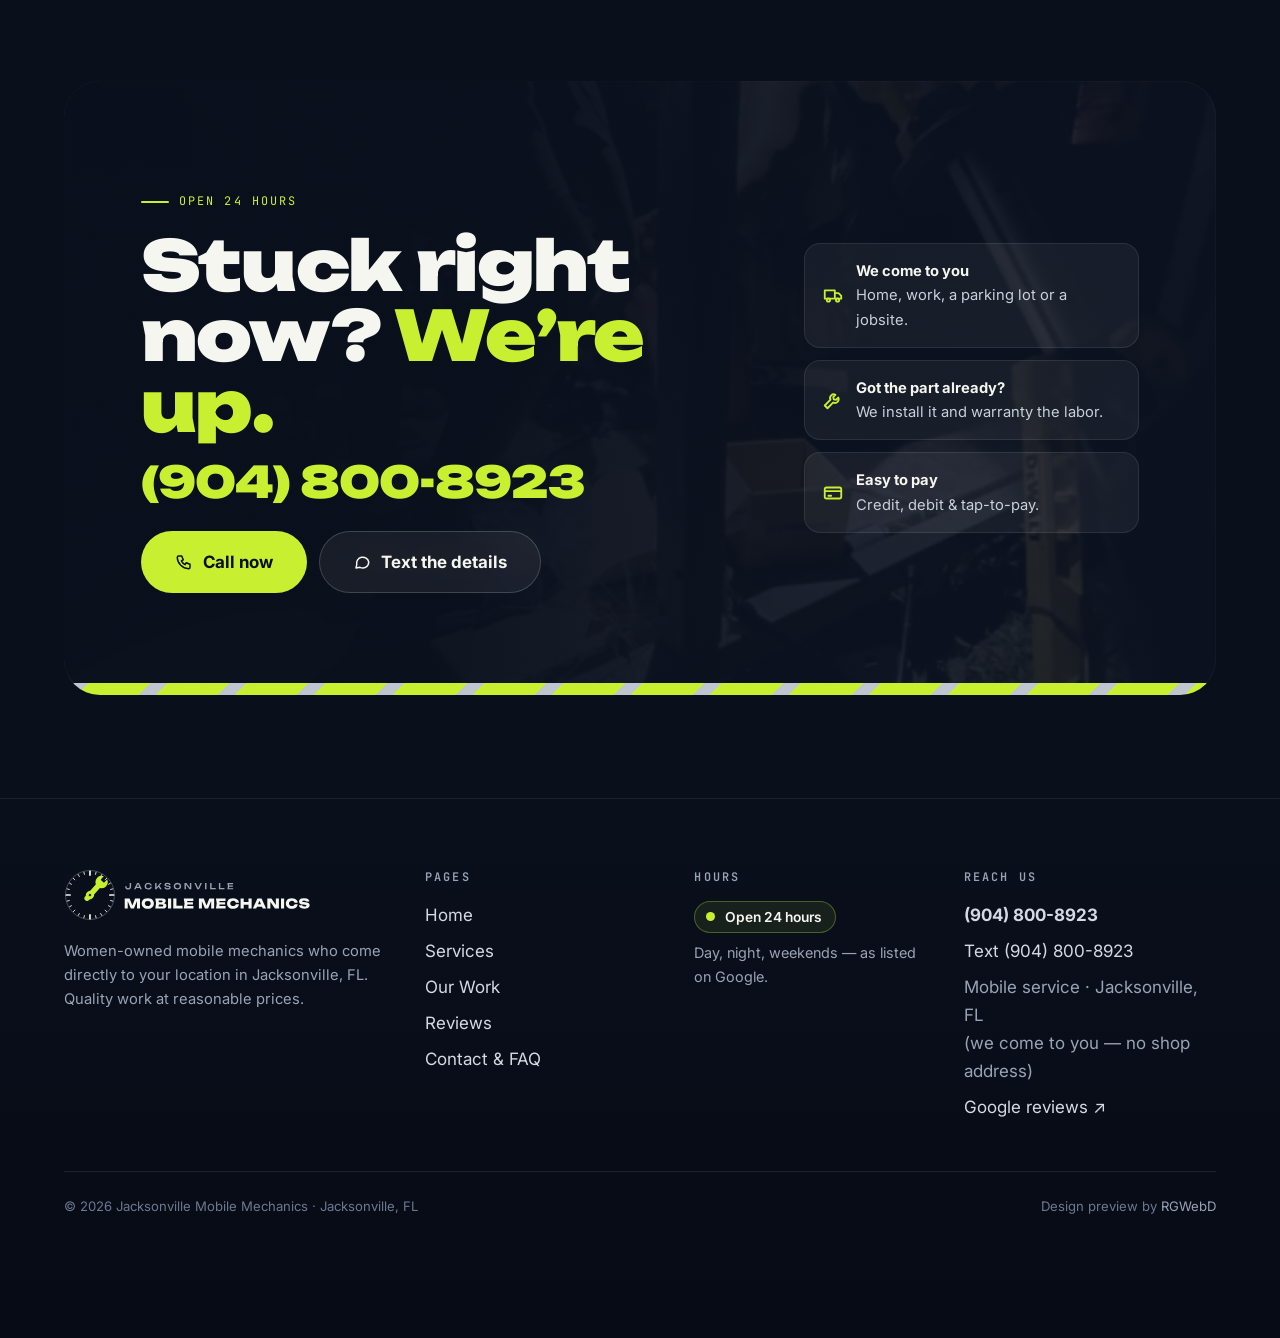
==== commit b2b4690f: "Add demo visit tracking" ====
--- a/index.html
+++ b/index.html
@@ -7,7 +7,7 @@
 <link rel="icon" href="favicon.svg" type="image/svg+xml"><link rel="icon" href="favicon.ico" sizes="any"><link rel="apple-touch-icon" href="apple-touch-icon.png">
 <link rel="preconnect" href="https://fonts.googleapis.com"><link rel="preconnect" href="https://fonts.gstatic.com" crossorigin>
 <link href="https://fonts.googleapis.com/css2?family=Inter:wght@400;500;600;700&family=JetBrains+Mono:wght@500;600;700&family=Unbounded:wght@500;700;800;900&display=swap" rel="stylesheet">
-<link rel="stylesheet" href="styles.css?v=1"><script type="application/ld+json">{"@context": "https://schema.org", "@type": "AutoRepair", "@id": "https://rgwebd.github.io/jacksonvillemobilemechanics-demo/#business", "name": "Jacksonville Mobile Mechanics", "alternateName": ["JACKSONVILLE MOBILE MECHANICS LC", "Jacksonville Mobile Mechanics LLC"], "description": "Women-owned mobile mechanics in Jacksonville, FL who come directly to your location. Open 24 hours. Labor warranty on installation of client-provided auto parts.", "url": "https://rgwebd.github.io/jacksonvillemobilemechanics-demo/", "telephone": "+19048008923", "image": "https://rgwebd.github.io/jacksonvillemobilemechanics-demo/img/og.jpg", "logo": "https://rgwebd.github.io/jacksonvillemobilemechanics-demo/brand/logo-stacked-dark.svg", "address": {"@type": "PostalAddress", "addressLocality": "Jacksonville", "addressRegion": "FL", "addressCountry": "US"}, "areaServed": {"@type": "City", "name": "Jacksonville, Florida"}, "openingHoursSpecification": [{"@type": "OpeningHoursSpecification", "dayOfWeek": ["Monday", "Tuesday", "Wednesday", "Thursday", "Friday", "Saturday", "Sunday"], "opens": "00:00", "closes": "23:59"}], "paymentAccepted": "Credit card, Debit card, NFC mobile payments", "hasMap": "https://www.google.com/maps/place/JACKSONVILLE+MOBILE+MECHANICS+LC/data=!4m2!3m1!1s0x0:0x423d5202d75ca5d5", "sameAs": ["https://www.google.com/maps/place/JACKSONVILLE+MOBILE+MECHANICS+LC/data=!4m2!3m1!1s0x0:0x423d5202d75ca5d5"], "aggregateRating": {"@type": "AggregateRating", "ratingValue": "4.6", "reviewCount": "315", "bestRating": "5"}, "makesOffer": [{"@type": "Offer", "itemOffered": {"@type": "Service", "name": "Oil change"}}, {"@type": "Offer", "itemOffered": {"@type": "Service", "name": "Mobile mechanic repairs at your location"}}], "review": [{"@type": "Review", "author": {"@type": "Person", "name": "Corey Amos"}, "reviewRating": {"@type": "Rating", "ratingValue": "5", "bestRating": "5"}, "reviewBody": "Would 100% recommend to anybody who needs mechanic work in the Duval area. I called for help doing quite a bit of work on my 2000 Lincoln towncar when I was attempting a rather large project myself & ran into an issue. They were able to meet me at my house about an hour after I called & I felt the quote to perform the work was very fair. He sent me several pictures throughout the process. After performing the work he stayed & let me drive the car around a bit to ensure I was satisfied with the results & there were no issues left unattended. I will definitely be calling for future work. It's hard to find trustworthy people & there are a ton of “mechanics” out there who do not care about the quality of the craft, or have little mechanical knowledge. That is not the case here, don't hesitate to call!"}, {"@type": "Review", "author": {"@type": "Person", "name": "Tiffany R"}, "reviewRating": {"@type": "Rating", "ratingValue": "5", "bestRating": "5"}, "reviewBody": "I can't recommend Jacksonville Mobile Mechanics LLC enough! They helped me remove my drive shaft, and the entire experience exceeded my expectations from start to finish. Jaime and the crew were incredibly helpful, friendly, respectful, honest, efficient, and very affordable. They took the time to explain everything thoroughly, making sure I understood exactly what they were doing and why. I really appreciated how informative they were—they even pointed out other components that would likely need attention in the future and gave me honest, practical advice without trying to upsell me. Their pricing was more than fair, especially considering the quality of service and the amount of time they spent answering my questions and making sure I understood everything. It's rare to find mechanics who are this skilled, transparent, and affordable. It's hard to find a mechanic you can truly trust, but Jacksonville Mobile Mechanics LLC has definitely earned my confidence. Professional, reliable, knowledgeable, and genuinely committed to helping their customers. Jaime and the crew made what could have been a stressful repair a smooth and positive experience. They will absolutely be my designated mechanics from now on. If you're looking for honest, dependable, and very affordable mobile mechanics who truly go above and beyond, I highly recommend Jacksonville Mobile Mechanics LLC!"}, {"@type": "Review", "author": {"@type": "Person", "name": "James Mullis"}, "reviewRating": {"@type": "Rating", "ratingValue": "5", "bestRating": "5"}, "reviewBody": "Man let me tell you this company not only rushed to get to me at a grocery store parking lot because it died there, but they fixed it right there in the parking lot and got me back on the road! Super nice, very fast, and efficient. They even offered to pick up the part for me! I can’t say enough good things about this company, but I will tell you that if you are in a pinch and need a top notch mechanic, you won’t find better than these guys!"}, {"@type": "Review", "author": {"@type": "Person", "name": "Hotdogs fly"}, "reviewRating": {"@type": "Rating", "ratingValue": "5", "bestRating": "5"}, "reviewBody": "I had a loose fuel rail in the engine bay that was very difficult to access. I called them, and they arrived in 35 minutes, took a look, and got to work. When they were done , they made sure everything was connected properly. Overall, I am very pleased with the results, and I would call them again in a heartbeat."}, {"@type": "Review", "author": {"@type": "Person", "name": "dj morgan"}, "reviewRating": {"@type": "Rating", "ratingValue": "5", "bestRating": "5"}, "reviewBody": "Struggled with problems on my truck for a 2 days and 1 night, couldn't figure out what was wrong. I had one mechanic come and he couldn't figure out what was wrong, but these guys came and it took them 30 seconds to diagnose and fix my issue 10/10 they will be getting called again if I run into more issues."}, {"@type": "Review", "author": {"@type": "Person", "name": "Monica Campbell"}, "reviewRating": {"@type": "Rating", "ratingValue": "5", "bestRating": "5"}, "reviewBody": "I discovered early this morning that my undercarriage splash guard was detached and had damage. I found Jacksonville Mobile Mechanics on Google and called them about it. I spoke with Shaun and Jamie over the phone and was assured they could fix my issue. I AM SO GRATEFUL! Their staff was very friendly and educated me on what happened, how it affected my vehicle, and what was done to repair it. Today’s Sunday. They had me in and out in 20 minutes. I found my mechanic. ❤️"}, {"@type": "Review", "author": {"@type": "Person", "name": "Pile Up"}, "reviewRating": {"@type": "Rating", "ratingValue": "5", "bestRating": "5"}, "reviewBody": "Today was my first time using this service and I am very pleased with the work performed on my car. They arrived on time and worked efficiently. They helped me get the right part for my car and useful tips to help in the future. He went above and beyond for me. I’m new to Jacksonville so their assistance meant a lot to me. Again I thank you"}, {"@type": "Review", "author": {"@type": "Person", "name": "Staci Hedge"}, "reviewRating": {"@type": "Rating", "ratingValue": "5", "bestRating": "5"}, "reviewBody": "We had two of our technicians broken down on a jobsite, called Jacksonville Mobile Mechanics, and they responded promptly, and pricing was very fair. Will definitely use them in the future! Thank you so much for great service!! - Geno"}, {"@type": "Review", "author": {"@type": "Person", "name": "Jamyrah Fleureus"}, "reviewRating": {"@type": "Rating", "ratingValue": "5", "bestRating": "5"}, "reviewBody": "Best mechanics i’ve ever had, a lot of communication and very eager To get the job done right and on time. Highly recommend and plan to continue to use them for anything car related. Awesome service!"}, {"@type": "Review", "author": {"@type": "Person", "name": "Keke Powell"}, "reviewRating": {"@type": "Rating", "ratingValue": "5", "bestRating": "5"}, "reviewBody": "Great Service! Fast and reliable. They showed quick and did great quality work. Also educated me on my car. Will be using again!"}, {"@type": "Review", "author": {"@type": "Person", "name": "Betty Turner"}, "reviewRating": {"@type": "Rating", "ratingValue": "5", "bestRating": "5"}, "reviewBody": "This couple is dependable, fast and very reasonable! You can depend on them to do what they promise and more! Very pleasant people."}]}</script><script type="application/ld+json">{"@context": "https://schema.org", "@type": "BreadcrumbList", "itemListElement": [{"@type": "ListItem", "position": 1, "name": "Home", "item": "https://rgwebd.github.io/jacksonvillemobilemechanics-demo/"}]}</script></head><body><div class="loader" aria-hidden="true"><div class="dial"><svg viewBox="0 0 100 100"><line class="tk" x1="50.00" y1="12.00" x2="50.00" y2="4.00" stroke-width="3" stroke-linecap="round"/><line class="tk" x1="59.84" y1="13.29" x2="61.91" y2="5.57" stroke-width="1.8" stroke-linecap="round"/><line class="tk" x1="69.00" y1="17.09" x2="73.00" y2="10.16" stroke-width="1.8" stroke-linecap="round"/><line class="tk" x1="76.87" y1="23.13" x2="82.53" y2="17.47" stroke-width="1.8" stroke-linecap="round"/><line class="tk" x1="82.91" y1="31.00" x2="89.84" y2="27.00" stroke-width="1.8" stroke-linecap="round"/><line class="tk" x1="86.71" y1="40.16" x2="94.43" y2="38.09" stroke-width="1.8" stroke-linecap="round"/><line class="tk" x1="88.00" y1="50.00" x2="96.00" y2="50.00" stroke-width="3" stroke-linecap="round"/><line class="tk" x1="86.71" y1="59.84" x2="94.43" y2="61.91" stroke-width="1.8" stroke-linecap="round"/><line class="tk" x1="82.91" y1="69.00" x2="89.84" y2="73.00" stroke-width="1.8" stroke-linecap="round"/><line class="tk" x1="76.87" y1="76.87" x2="82.53" y2="82.53" stroke-width="1.8" stroke-linecap="round"/><line class="tk" x1="69.00" y1="82.91" x2="73.00" y2="89.84" stroke-width="1.8" stroke-linecap="round"/><line class="tk" x1="59.84" y1="86.71" x2="61.91" y2="94.43" stroke-width="1.8" stroke-linecap="round"/><line class="tk" x1="50.00" y1="88.00" x2="50.00" y2="96.00" stroke-width="3" stroke-linecap="round"/><line class="tk" x1="40.16" y1="86.71" x2="38.09" y2="94.43" stroke-width="1.8" stroke-linecap="round"/><line class="tk" x1="31.00" y1="82.91" x2="27.00" y2="89.84" stroke-width="1.8" stroke-linecap="round"/><line class="tk" x1="23.13" y1="76.87" x2="17.47" y2="82.53" stroke-width="1.8" stroke-linecap="round"/><line class="tk" x1="17.09" y1="69.00" x2="10.16" y2="73.00" stroke-width="1.8" stroke-linecap="round"/><line class="tk" x1="13.29" y1="59.84" x2="5.57" y2="61.91" stroke-width="1.8" stroke-linecap="round"/><line class="tk" x1="12.00" y1="50.00" x2="4.00" y2="50.00" stroke-width="3" stroke-linecap="round"/><line class="tk" x1="13.29" y1="40.16" x2="5.57" y2="38.09" stroke-width="1.8" stroke-linecap="round"/><line class="tk" x1="17.09" y1="31.00" x2="10.16" y2="27.00" stroke-width="1.8" stroke-linecap="round"/><line class="tk" x1="23.13" y1="23.13" x2="17.47" y2="17.47" stroke-width="1.8" stroke-linecap="round"/><line class="tk" x1="31.00" y1="17.09" x2="27.00" y2="10.16" stroke-width="1.8" stroke-linecap="round"/><line class="tk" x1="40.16" y1="13.29" x2="38.09" y2="5.57" stroke-width="1.8" stroke-linecap="round"/><g class="hand"><mask id="lm"><rect x="0" y="0" width="100" height="100" fill="#fff"/><rect x="47.7" y="10" width="4.6" height="8" rx="1" fill="#000"/></mask><g mask="url(#lm)" fill="#C8F031"><circle cx="50" cy="20" r="6.5"/><rect x="47.3" y="22" width="5.4" height="28" rx="2.7"/></g><circle cx="50" cy="50" r="4.5" fill="#C8F031"/></g></svg><div class="lt"><span data-hr>00:00</span><small>ANY HOUR · JACKSONVILLE</small></div></div></div><a class="skip" href="#main">Skip to content</a><div class="progress" aria-hidden="true"></div><div class="grain" aria-hidden="true"></div>
+<link rel="stylesheet" href="styles.css?v=1"><script type="application/ld+json">{"@context": "https://schema.org", "@type": "AutoRepair", "@id": "https://rgwebd.github.io/jacksonvillemobilemechanics-demo/#business", "name": "Jacksonville Mobile Mechanics", "alternateName": ["JACKSONVILLE MOBILE MECHANICS LC", "Jacksonville Mobile Mechanics LLC"], "description": "Women-owned mobile mechanics in Jacksonville, FL who come directly to your location. Open 24 hours. Labor warranty on installation of client-provided auto parts.", "url": "https://rgwebd.github.io/jacksonvillemobilemechanics-demo/", "telephone": "+19048008923", "image": "https://rgwebd.github.io/jacksonvillemobilemechanics-demo/img/og.jpg", "logo": "https://rgwebd.github.io/jacksonvillemobilemechanics-demo/brand/logo-stacked-dark.svg", "address": {"@type": "PostalAddress", "addressLocality": "Jacksonville", "addressRegion": "FL", "addressCountry": "US"}, "areaServed": {"@type": "City", "name": "Jacksonville, Florida"}, "openingHoursSpecification": [{"@type": "OpeningHoursSpecification", "dayOfWeek": ["Monday", "Tuesday", "Wednesday", "Thursday", "Friday", "Saturday", "Sunday"], "opens": "00:00", "closes": "23:59"}], "paymentAccepted": "Credit card, Debit card, NFC mobile payments", "hasMap": "https://www.google.com/maps/place/JACKSONVILLE+MOBILE+MECHANICS+LC/data=!4m2!3m1!1s0x0:0x423d5202d75ca5d5", "sameAs": ["https://www.google.com/maps/place/JACKSONVILLE+MOBILE+MECHANICS+LC/data=!4m2!3m1!1s0x0:0x423d5202d75ca5d5"], "aggregateRating": {"@type": "AggregateRating", "ratingValue": "4.6", "reviewCount": "315", "bestRating": "5"}, "makesOffer": [{"@type": "Offer", "itemOffered": {"@type": "Service", "name": "Oil change"}}, {"@type": "Offer", "itemOffered": {"@type": "Service", "name": "Mobile mechanic repairs at your location"}}], "review": [{"@type": "Review", "author": {"@type": "Person", "name": "Corey Amos"}, "reviewRating": {"@type": "Rating", "ratingValue": "5", "bestRating": "5"}, "reviewBody": "Would 100% recommend to anybody who needs mechanic work in the Duval area. I called for help doing quite a bit of work on my 2000 Lincoln towncar when I was attempting a rather large project myself & ran into an issue. They were able to meet me at my house about an hour after I called & I felt the quote to perform the work was very fair. He sent me several pictures throughout the process. After performing the work he stayed & let me drive the car around a bit to ensure I was satisfied with the results & there were no issues left unattended. I will definitely be calling for future work. It's hard to find trustworthy people & there are a ton of “mechanics” out there who do not care about the quality of the craft, or have little mechanical knowledge. That is not the case here, don't hesitate to call!"}, {"@type": "Review", "author": {"@type": "Person", "name": "Tiffany R"}, "reviewRating": {"@type": "Rating", "ratingValue": "5", "bestRating": "5"}, "reviewBody": "I can't recommend Jacksonville Mobile Mechanics LLC enough! They helped me remove my drive shaft, and the entire experience exceeded my expectations from start to finish. Jaime and the crew were incredibly helpful, friendly, respectful, honest, efficient, and very affordable. They took the time to explain everything thoroughly, making sure I understood exactly what they were doing and why. I really appreciated how informative they were—they even pointed out other components that would likely need attention in the future and gave me honest, practical advice without trying to upsell me. Their pricing was more than fair, especially considering the quality of service and the amount of time they spent answering my questions and making sure I understood everything. It's rare to find mechanics who are this skilled, transparent, and affordable. It's hard to find a mechanic you can truly trust, but Jacksonville Mobile Mechanics LLC has definitely earned my confidence. Professional, reliable, knowledgeable, and genuinely committed to helping their customers. Jaime and the crew made what could have been a stressful repair a smooth and positive experience. They will absolutely be my designated mechanics from now on. If you're looking for honest, dependable, and very affordable mobile mechanics who truly go above and beyond, I highly recommend Jacksonville Mobile Mechanics LLC!"}, {"@type": "Review", "author": {"@type": "Person", "name": "James Mullis"}, "reviewRating": {"@type": "Rating", "ratingValue": "5", "bestRating": "5"}, "reviewBody": "Man let me tell you this company not only rushed to get to me at a grocery store parking lot because it died there, but they fixed it right there in the parking lot and got me back on the road! Super nice, very fast, and efficient. They even offered to pick up the part for me! I can’t say enough good things about this company, but I will tell you that if you are in a pinch and need a top notch mechanic, you won’t find better than these guys!"}, {"@type": "Review", "author": {"@type": "Person", "name": "Hotdogs fly"}, "reviewRating": {"@type": "Rating", "ratingValue": "5", "bestRating": "5"}, "reviewBody": "I had a loose fuel rail in the engine bay that was very difficult to access. I called them, and they arrived in 35 minutes, took a look, and got to work. When they were done , they made sure everything was connected properly. Overall, I am very pleased with the results, and I would call them again in a heartbeat."}, {"@type": "Review", "author": {"@type": "Person", "name": "dj morgan"}, "reviewRating": {"@type": "Rating", "ratingValue": "5", "bestRating": "5"}, "reviewBody": "Struggled with problems on my truck for a 2 days and 1 night, couldn't figure out what was wrong. I had one mechanic come and he couldn't figure out what was wrong, but these guys came and it took them 30 seconds to diagnose and fix my issue 10/10 they will be getting called again if I run into more issues."}, {"@type": "Review", "author": {"@type": "Person", "name": "Monica Campbell"}, "reviewRating": {"@type": "Rating", "ratingValue": "5", "bestRating": "5"}, "reviewBody": "I discovered early this morning that my undercarriage splash guard was detached and had damage. I found Jacksonville Mobile Mechanics on Google and called them about it. I spoke with Shaun and Jamie over the phone and was assured they could fix my issue. I AM SO GRATEFUL! Their staff was very friendly and educated me on what happened, how it affected my vehicle, and what was done to repair it. Today’s Sunday. They had me in and out in 20 minutes. I found my mechanic. ❤️"}, {"@type": "Review", "author": {"@type": "Person", "name": "Pile Up"}, "reviewRating": {"@type": "Rating", "ratingValue": "5", "bestRating": "5"}, "reviewBody": "Today was my first time using this service and I am very pleased with the work performed on my car. They arrived on time and worked efficiently. They helped me get the right part for my car and useful tips to help in the future. He went above and beyond for me. I’m new to Jacksonville so their assistance meant a lot to me. Again I thank you"}, {"@type": "Review", "author": {"@type": "Person", "name": "Staci Hedge"}, "reviewRating": {"@type": "Rating", "ratingValue": "5", "bestRating": "5"}, "reviewBody": "We had two of our technicians broken down on a jobsite, called Jacksonville Mobile Mechanics, and they responded promptly, and pricing was very fair. Will definitely use them in the future! Thank you so much for great service!! - Geno"}, {"@type": "Review", "author": {"@type": "Person", "name": "Jamyrah Fleureus"}, "reviewRating": {"@type": "Rating", "ratingValue": "5", "bestRating": "5"}, "reviewBody": "Best mechanics i’ve ever had, a lot of communication and very eager To get the job done right and on time. Highly recommend and plan to continue to use them for anything car related. Awesome service!"}, {"@type": "Review", "author": {"@type": "Person", "name": "Keke Powell"}, "reviewRating": {"@type": "Rating", "ratingValue": "5", "bestRating": "5"}, "reviewBody": "Great Service! Fast and reliable. They showed quick and did great quality work. Also educated me on my car. Will be using again!"}, {"@type": "Review", "author": {"@type": "Person", "name": "Betty Turner"}, "reviewRating": {"@type": "Rating", "ratingValue": "5", "bestRating": "5"}, "reviewBody": "This couple is dependable, fast and very reasonable! You can depend on them to do what they promise and more! Very pleasant people."}]}</script><script type="application/ld+json">{"@context": "https://schema.org", "@type": "BreadcrumbList", "itemListElement": [{"@type": "ListItem", "position": 1, "name": "Home", "item": "https://rgwebd.github.io/jacksonvillemobilemechanics-demo/"}]}</script><script src="https://cosmiccallers.lovable.app/demo-track.js" data-demo="jacksonvillemobilemechanics-demo" defer></script></head><body><div class="loader" aria-hidden="true"><div class="dial"><svg viewBox="0 0 100 100"><line class="tk" x1="50.00" y1="12.00" x2="50.00" y2="4.00" stroke-width="3" stroke-linecap="round"/><line class="tk" x1="59.84" y1="13.29" x2="61.91" y2="5.57" stroke-width="1.8" stroke-linecap="round"/><line class="tk" x1="69.00" y1="17.09" x2="73.00" y2="10.16" stroke-width="1.8" stroke-linecap="round"/><line class="tk" x1="76.87" y1="23.13" x2="82.53" y2="17.47" stroke-width="1.8" stroke-linecap="round"/><line class="tk" x1="82.91" y1="31.00" x2="89.84" y2="27.00" stroke-width="1.8" stroke-linecap="round"/><line class="tk" x1="86.71" y1="40.16" x2="94.43" y2="38.09" stroke-width="1.8" stroke-linecap="round"/><line class="tk" x1="88.00" y1="50.00" x2="96.00" y2="50.00" stroke-width="3" stroke-linecap="round"/><line class="tk" x1="86.71" y1="59.84" x2="94.43" y2="61.91" stroke-width="1.8" stroke-linecap="round"/><line class="tk" x1="82.91" y1="69.00" x2="89.84" y2="73.00" stroke-width="1.8" stroke-linecap="round"/><line class="tk" x1="76.87" y1="76.87" x2="82.53" y2="82.53" stroke-width="1.8" stroke-linecap="round"/><line class="tk" x1="69.00" y1="82.91" x2="73.00" y2="89.84" stroke-width="1.8" stroke-linecap="round"/><line class="tk" x1="59.84" y1="86.71" x2="61.91" y2="94.43" stroke-width="1.8" stroke-linecap="round"/><line class="tk" x1="50.00" y1="88.00" x2="50.00" y2="96.00" stroke-width="3" stroke-linecap="round"/><line class="tk" x1="40.16" y1="86.71" x2="38.09" y2="94.43" stroke-width="1.8" stroke-linecap="round"/><line class="tk" x1="31.00" y1="82.91" x2="27.00" y2="89.84" stroke-width="1.8" stroke-linecap="round"/><line class="tk" x1="23.13" y1="76.87" x2="17.47" y2="82.53" stroke-width="1.8" stroke-linecap="round"/><line class="tk" x1="17.09" y1="69.00" x2="10.16" y2="73.00" stroke-width="1.8" stroke-linecap="round"/><line class="tk" x1="13.29" y1="59.84" x2="5.57" y2="61.91" stroke-width="1.8" stroke-linecap="round"/><line class="tk" x1="12.00" y1="50.00" x2="4.00" y2="50.00" stroke-width="3" stroke-linecap="round"/><line class="tk" x1="13.29" y1="40.16" x2="5.57" y2="38.09" stroke-width="1.8" stroke-linecap="round"/><line class="tk" x1="17.09" y1="31.00" x2="10.16" y2="27.00" stroke-width="1.8" stroke-linecap="round"/><line class="tk" x1="23.13" y1="23.13" x2="17.47" y2="17.47" stroke-width="1.8" stroke-linecap="round"/><line class="tk" x1="31.00" y1="17.09" x2="27.00" y2="10.16" stroke-width="1.8" stroke-linecap="round"/><line class="tk" x1="40.16" y1="13.29" x2="38.09" y2="5.57" stroke-width="1.8" stroke-linecap="round"/><g class="hand"><mask id="lm"><rect x="0" y="0" width="100" height="100" fill="#fff"/><rect x="47.7" y="10" width="4.6" height="8" rx="1" fill="#000"/></mask><g mask="url(#lm)" fill="#C8F031"><circle cx="50" cy="20" r="6.5"/><rect x="47.3" y="22" width="5.4" height="28" rx="2.7"/></g><circle cx="50" cy="50" r="4.5" fill="#C8F031"/></g></svg><div class="lt"><span data-hr>00:00</span><small>ANY HOUR · JACKSONVILLE</small></div></div></div><a class="skip" href="#main">Skip to content</a><div class="progress" aria-hidden="true"></div><div class="grain" aria-hidden="true"></div>
 <header class="nav"><div class="wrap bar"><a class="brand" href="index.html" aria-label="Jacksonville Mobile Mechanics home"><img src="brand/logo-horizontal-dark.svg" alt="Jacksonville Mobile Mechanics" width="372" height="92"></a>
 <nav aria-label="Main"><ul><li><a href="index.html" aria-current=page>Home</a></li><li><a href="services.html">Services</a></li><li><a href="work.html">Our Work</a></li><li><a href="reviews.html">Reviews</a></li><li><a href="contact.html">Contact & FAQ</a></li></ul></nav>
 <div class="acts"><a class="btn ghost sm" href="sms:+19048008923"><svg class="" viewBox="0 0 24 24" fill="none" stroke="currentColor" stroke-width="2" stroke-linecap="round" stroke-linejoin="round" aria-hidden="true"><path d="M21 12a8 8 0 0 1-11.6 7.1L4 20l1-4.6A8 8 0 1 1 21 12z"/></svg>Text</a><a class="btn sm mag" href="tel:+19048008923"><svg class="" viewBox="0 0 24 24" fill="none" stroke="currentColor" stroke-width="2" stroke-linecap="round" stroke-linejoin="round" aria-hidden="true"><path d="M5 4h4l2 5-2.5 1.5a11 11 0 0 0 5 5L15 13l5 2v4a2 2 0 0 1-2 2A16 16 0 0 1 3 6a2 2 0 0 1 2-2"/></svg>Call 24/7</a></div>
